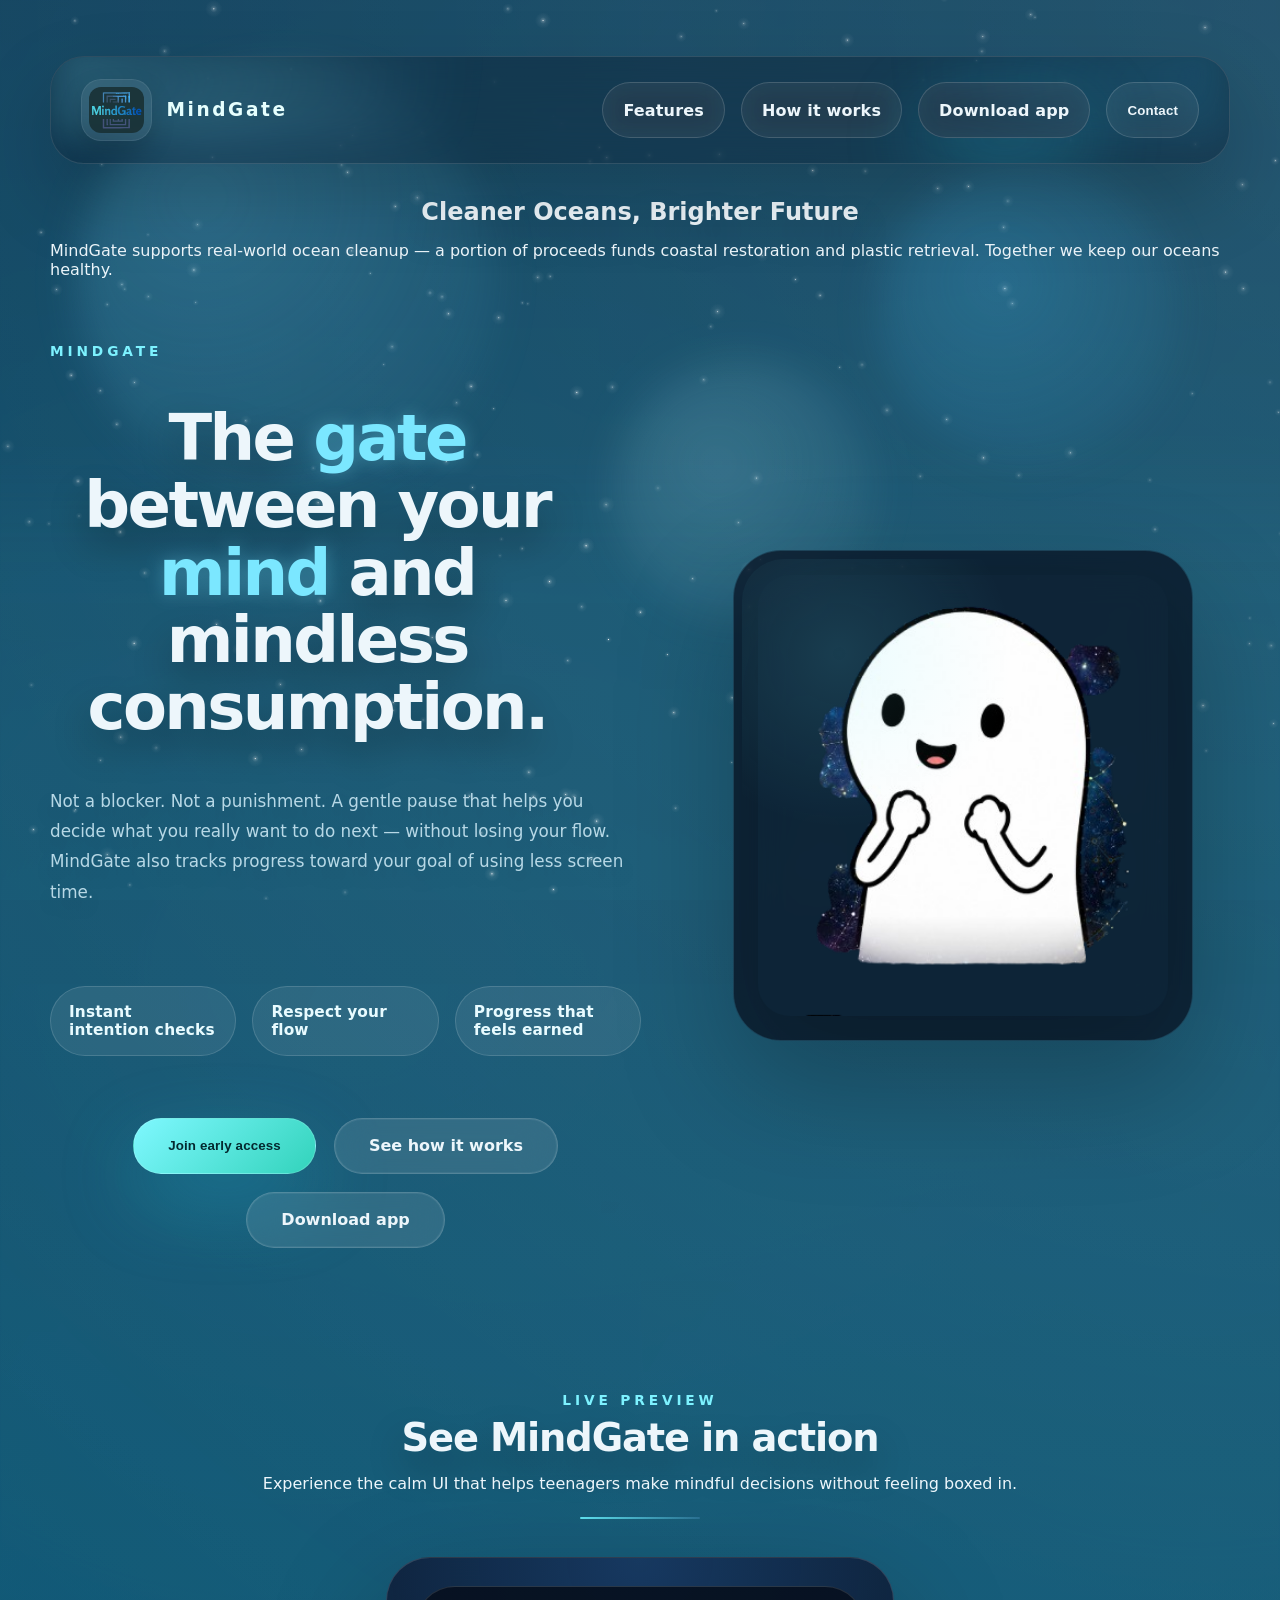
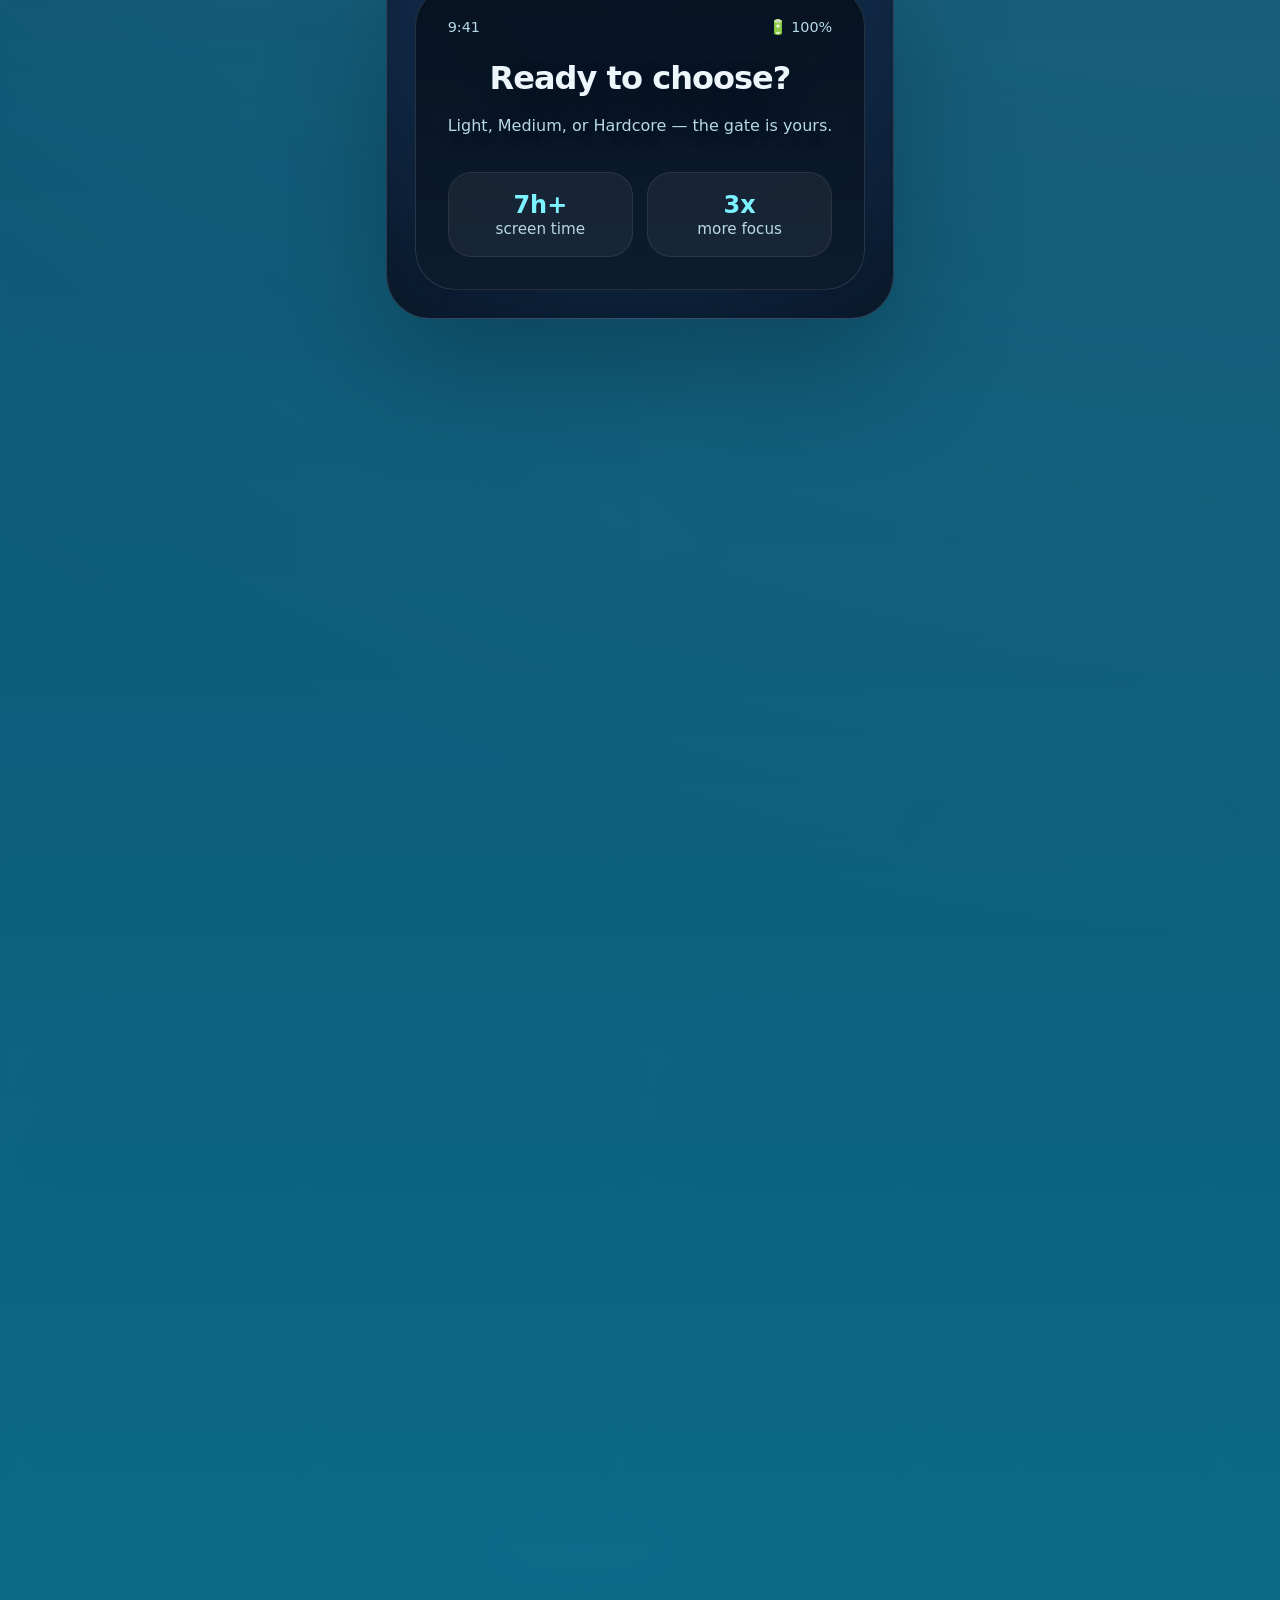
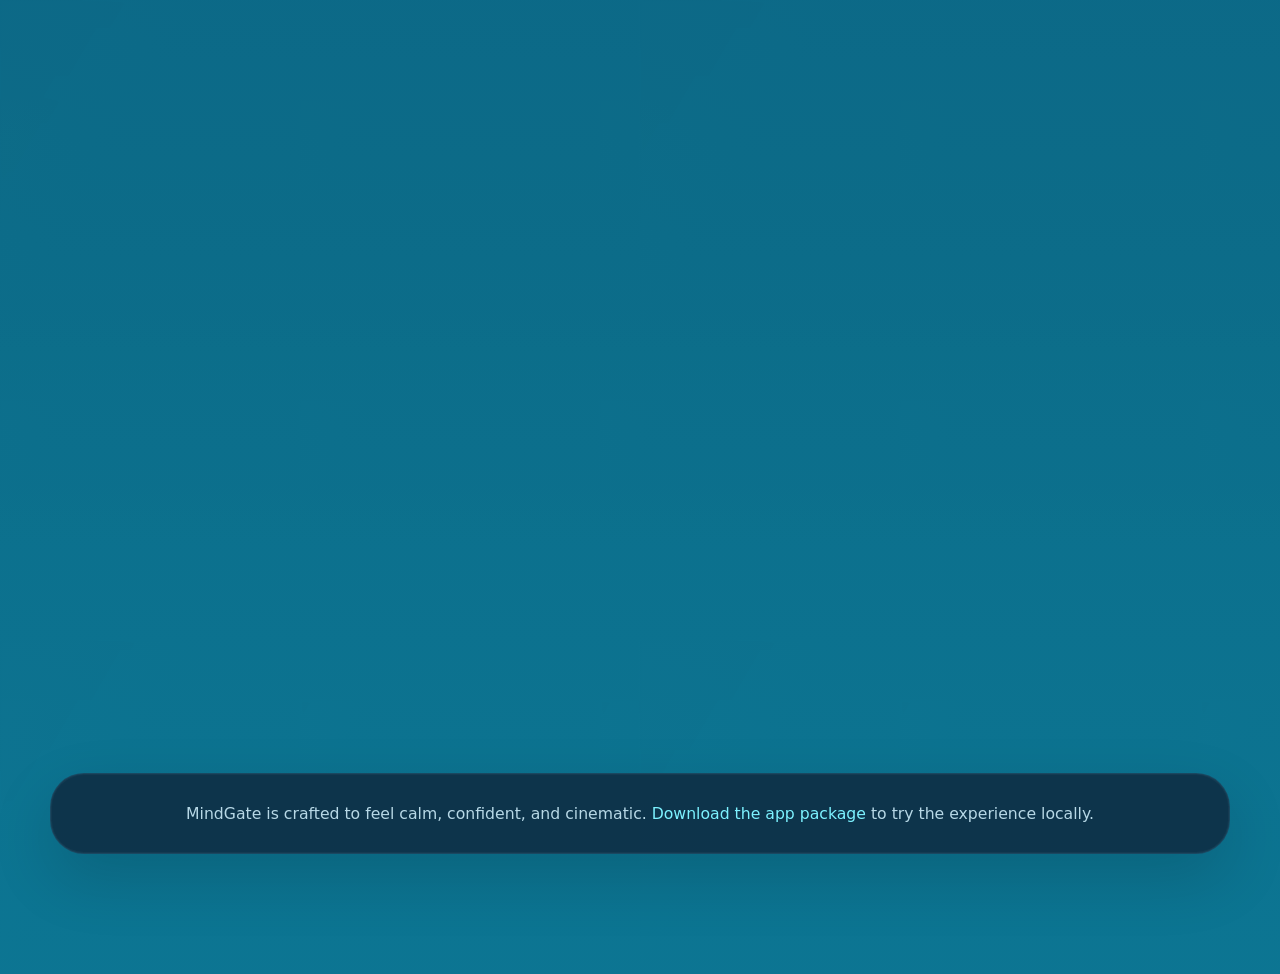
==== MindGate/index.html @ b81fcea5 "Add files via upload" ====
<!DOCTYPE html>
<html lang="en">
<head>
  <meta charset="UTF-8" />
  <meta name="viewport" content="width=device-width, initial-scale=1.0" />
  <title>MindGate — The Gate Between Your Mind and Mindless Consumption</title>
  <link rel="stylesheet" href="styles.css" />
</head>
<body>
  <div class="page-shell" id="top">
    <div class="wave-background"></div>
    <div class="ocean-wave-layer"></div>
    <canvas id="particle-canvas" class="particle-canvas" aria-hidden="true"></canvas>
    <div class="float-orbs" aria-hidden="true">
      <div class="orb orb--1"></div>
      <div class="orb orb--2"></div>
      <div class="orb orb--3"></div>
    </div>
    <div class="content-wrap">
      <nav class="site-nav reveal">
        <div class="nav-logo">
          <img src="logo.svg" alt="MindGate logo" class="logo-img" />
          <span>MindGate</span>
        </div>
        <div class="nav-links">
          <a href="#features">Features</a>
          <a href="#how-it-works">How it works</a>
          <a href="MindGate-app.zip" download class="button button-primary">Download app</a>
          <button class="contact-btn" id="contact-trigger">Contact</button>
        </div>
      </nav>

      <section class="ocean-hero reveal">
        <div class="ocean-hero-inner">
          <h2 class="ocean-title">Cleaner Oceans, Brighter Future</h2>
          <p class="ocean-sub">MindGate supports real-world ocean cleanup — a portion of proceeds funds coastal restoration and plastic retrieval. Together we keep our oceans healthy.</p>
        </div>
      </section>

      <div class="contact-modal" id="contact-modal">
        <div class="modal-content">
          <button class="modal-close" id="modal-close">&times;</button>
          <h2>Get in touch</h2>
          <p>Have questions or want early access? Reach out:</p>
          <div class="contact-info">
            <div class="contact-item">
              <p class="label">Email</p>
              <a href="mailto:mindgate@gmail.com">mindgate@gmail.com</a>
            </div>
            <div class="contact-item">
              <p class="label">Phone</p>
              <a href="tel:+918008955454">+91 8008955454</a>
            </div>
          </div>
        </div>
      </div>
      <header class="hero">
        <div class="hero-copy reveal">
          <p class="eyebrow">MindGate</p>
          <h1>The <span class="hero-highlight">gate</span> between your <span class="hero-highlight">mind</span> and mindless consumption.</h1>
          <p class="hero-description">
            Not a blocker. Not a punishment. A gentle pause that helps you decide what you really want to do next — without losing your flow. MindGate also tracks progress toward your goal of using less screen time.
          </p>
          <div class="hero-notes">
            <span>Instant intention checks</span>
            <span>Respect your flow</span>
            <span>Progress that feels earned</span>
          </div>
          <div class="hero-actions">
            <button class="button button-primary contact-btn">Join early access</button>
            <a href="#features" class="button button-secondary">See how it works</a>
            <a href="MindGate-app.zip" download class="button button-secondary">Download app</a>
          </div>
        </div>
        <div class="hero-visual reveal">
          <div class="hero-visual-card">
            <img src="hero-illustration.png" alt="MindGate illustration" />
          </div>
        </div>
      </header>

      <section class="feature-showcase reveal">
        <div class="section-header">
          <p class="section-eyebrow">Live preview</p>
          <h2>See MindGate in action</h2>
          <p>Experience the calm UI that helps teenagers make mindful decisions without feeling boxed in.</p>
        </div>
        <div class="hero-panel reveal">
          <div class="phone-card">
            <div class="phone-screen">
              <div class="status-bar">
                <span>9:41</span>
                <span>🔋 100%</span>
              </div>
              <div class="screen-content">
                <h2>Ready to choose?</h2>
                <p>Light, Medium, or Hardcore — the gate is yours.</p>
                <div class="metric-row">
                  <div>
                    <span class="metric-value">7h+</span>
                    <span class="metric-label">screen time</span>
                  </div>
                  <div>
                    <span class="metric-value">3x</span>
                    <span class="metric-label">more focus</span>
                  </div>
                </div>
              </div>
            </div>
          </div>
        </div>
      </section>

      <section id="how-it-works" class="how-it-works reveal">
        <div class="how-header">
          <p class="section-eyebrow">The process</p>
          <h2>How MindGate works.</h2>
          <p>A simple, intentional flow that puts you back in control.</p>
        </div>
        <div class="how-steps">
          <div class="step reveal">
            <div class="step-number">1</div>
            <h3>You open an app</h3>
            <p>Pick your intensity level for each app: Light, Medium, or Hardcore.</p>
          </div>
          <div class="step reveal">
            <div class="step-number">2</div>
            <h3>MindGate pauses</h3>
            <p>A gentle reminder appears asking how you really feel right now.</p>
          </div>
          <div class="step reveal">
            <div class="step-number">3</div>
            <h3>You decide</h3>
            <p>Choose to continue, reflect, or do something else instead.</p>
          </div>
          <div class="step reveal">
            <div class="step-number">4</div>
            <h3>Track your progress</h3>
            <p>See your screen time patterns and celebrate intentional choices.</p>
          </div>
        </div>
      </section>

      <main>
      <section id="features" class="section section-features">
        <div class="section-header reveal">
          <p class="section-eyebrow">Why MindGate</p>
          <h2>Stop autopilot. Start choosing.</h2>
        </div>
        <div class="feature-grid">
          <article class="feature-card reveal">
            <h3>Context-aware interventions</h3>
            <p>Games and scroll apps get different treatment — no angry mid-play blocks, just a thoughtful pause that respects how you feel.</p>
          </article>
          <article class="feature-card reveal">
            <h3>Big, personal accountability</h3>
            <p>Pick Light, Medium, or Hardcore for each app. You stay in control and nothing feels forced.</p>
          </article>
          <article class="feature-card reveal">
            <h3>Reflection built-in</h3>
            <p>Self-messages and emotional check-ins help you stay honest without feeling judged.</p>
          </article>
        </div>
      </section>

        <section class="section section-stats">
          <div class="stats-left reveal">
            <div class="stats-copy">
              <p class="section-eyebrow">Fast facts</p>
              <h2>Designed for teens who want control, not restrictions.</h2>
            </div>
            <div class="stat-grid">
              <div class="stat-card reveal">
                <span>7+</span>
                <p>Average daily screen hours for teenagers</p>
              </div>
              <div class="stat-card reveal">
                <span>0.2s</span>
                <p>Time it takes to dismiss a generic reminder</p>
              </div>
              <div class="stat-card reveal">
                <span>1st</span>
                <p>Context-aware screen accountability app built for teenagers</p>
              </div>
            </div>
          </div>
          <div class="stats-right reveal">
            <div class="stats-visual-wrap">
              <img src="stats-random.png" alt="Abstract stats illustration" class="stats-visual stats-visual--small" width="350" height="350" />
            </div>
          </div>
          <div class="survey-panel reveal">
            <p class="section-eyebrow">Field research</p>
            <h3>We interviewed 128 teens and this is the data we got.</h3>
            <div class="survey-grid">
              <div class="stat-card reveal">
                <span>86%</span>
                <p>said a gentle pause helps them decide whether to keep scrolling.</p>
              </div>
              <div class="stat-card reveal">
                <span>74%</span>
                <p>felt more in control when apps offered a choice instead of a block.</p>
              </div>
              <div class="stat-card reveal">
                <span>62%</span>
                <p>would use MindGate daily if it respected their mood and timing.</p>
              </div>
            </div>
          </div>
        </section>

      </main>
      <footer class="site-footer">
        <p>MindGate is crafted to feel calm, confident, and cinematic. <a href="MindGate-app.zip" download>Download the app package</a> to try the experience locally.</p>
      </footer>
    </div>
  </div>

  <script src="particles.js"></script>
  <script src="script.js"></script>
</body>
</html>
---- MindGate/styles.css ----
:root {
  color-scheme: dark;
  --bg-start: #03364f;
  --bg-mid: #026d8d;
  --bg-end: #00afc8;
  --surface: rgba(8, 23, 38, 0.88);
  --surface-strong: rgba(5, 18, 32, 0.98);
  --text: #edf6fb;
  --muted: #b7d8e6;
  --accent: #7df2ff;
  --accent-strong: #e6fffe;
  --shadow: 0 40px 120px rgba(0, 0, 0, 0.18);
  font-family: Inter, system-ui, -apple-system, BlinkMacSystemFont, Segoe UI, sans-serif;
}

* {
  box-sizing: border-box;
}

html, body {
  min-height: 100%;
  margin: 0;
  padding: 0;
  background: radial-gradient(circle at top, rgba(58, 190, 255, 0.18), transparent 35%),
    linear-gradient(180deg, var(--bg-start) 0%, var(--bg-mid) 45%, var(--bg-end) 100%);
  color: var(--text);
}

body {
  overflow-x: hidden;
  min-height: 100%;
  background-attachment: fixed;
}

body::before {
  content: "";
  position: fixed;
  inset: 0;
  pointer-events: none;
  z-index: 0;
  background: radial-gradient(circle at top, rgba(255, 255, 255, 0.08), transparent 24%),
    radial-gradient(circle at 80% 8%, rgba(116, 232, 255, 0.10), transparent 18%);
}

::-webkit-scrollbar {
  width: 10px;
}

::-webkit-scrollbar-track {
  background: rgba(255, 255, 255, 0.04);
}

::-webkit-scrollbar-thumb {
  background: rgba(104, 232, 255, 0.22);
  border-radius: 999px;
  border: 2px solid transparent;
  background-clip: padding-box;
}

.page-shell {
  position: relative;
  min-height: 100vh;
  overflow: hidden;
  z-index: 0;
}

.page-shell::before {
  content: "";
  position: absolute;
  inset: 0;
  z-index: -1;
  pointer-events: none;
  background-image:
    radial-gradient(circle at 18% 18%, rgba(128, 245, 255, 0.55), transparent 18%),
    radial-gradient(circle at 72% 20%, rgba(90, 234, 255, 0.44), transparent 20%),
    radial-gradient(ellipse 420px 160px at 35% 58%, rgba(74, 215, 255, 0.36), transparent 38%),
    radial-gradient(ellipse 420px 140px at 70% 38%, rgba(60, 200, 255, 0.3), transparent 34%);
  background-repeat: no-repeat;
  background-size: 130% 130%;
  opacity: 1;
  filter: blur(1px);
  transform: translate3d(0, 0, 0);
  animation: strokes-drift 26s ease-in-out infinite;
}

.page-shell::after {
  content: "";
  position: absolute;
  inset: 0;
  z-index: -1;
  pointer-events: none;
  background-image:
    linear-gradient(120deg, rgba(255, 255, 255, 0.18) 0%, rgba(255, 255, 255, 0.14) 8%, transparent 20%),
    linear-gradient(120deg, rgba(255, 255, 255, 0.12) 0%, rgba(255, 255, 255, 0.08) 6%, transparent 16%);
  background-size: 640px 640px, 300px 300px;
  opacity: 0.26;
  filter: blur(1.4px);
  animation: streaks-slide 22s linear infinite;
}

/* Particle canvas sits above background but behind content */
.particle-canvas {
  position: fixed;
  inset: 0;
  z-index: 1; /* above background, below content */
  pointer-events: none;
  display: block;
}

/* Floating soft orbs to add depth */
.float-orbs {
  position: fixed;
  inset: 0;
  z-index: 1; /* keep orbs with the canvas */
  pointer-events: none;
  overflow: visible;
}
.orb {
  position: absolute;
  border-radius: 50%;
  filter: blur(18px);
  opacity: 0.24;
  mix-blend-mode: screen;
}
.orb--1 { width: 420px; height: 420px; left: 6%; top: 8%; background: radial-gradient(circle at 30% 30%, rgba(120,220,255,0.9), rgba(10,80,110,0.12)); animation: orb-drift-1 18s ease-in-out infinite; }
.orb--2 { width: 300px; height: 300px; right: 8%; top: 18%; background: radial-gradient(circle at 40% 40%, rgba(70,200,255,0.85), rgba(6,40,66,0.08)); animation: orb-drift-2 22s ease-in-out infinite; }
.orb--3 { width: 260px; height: 260px; left: 48%; top: 40%; background: radial-gradient(circle at 40% 40%, rgba(180,245,255,0.72), rgba(12,70,100,0.06)); animation: orb-drift-3 26s ease-in-out infinite; }

@keyframes orb-drift-1 { 0% { transform: translateY(0) translateX(0); } 50% { transform: translateY(18px) translateX(10px) } 100% { transform: translateY(0) translateX(0); } }
@keyframes orb-drift-2 { 0% { transform: translateY(0) translateX(0); } 50% { transform: translateY(-14px) translateX(-8px) } 100% { transform: translateY(0) translateX(0); } }
@keyframes orb-drift-3 { 0% { transform: translateY(0) translateX(0); } 50% { transform: translateY(10px) translateX(-6px) } 100% { transform: translateY(0) translateX(0); } }

/* make sure content stays readable over effects */
@media (prefers-reduced-motion: reduce) {
  .orb, .page-shell::after, .page-shell::before { animation: none !important; }
}

.wave-background {
  position: absolute;
  inset: 0;
  z-index: 0;
  pointer-events: none;
  overflow: hidden;
  background: radial-gradient(circle at top, rgba(255, 255, 255, 0.12), transparent 28%),
    linear-gradient(180deg, rgba(2, 57, 86, 0.95), rgba(2, 109, 141, 0.92), rgba(0, 175, 200, 0.8));
  background-size: 220% 220%, 220% 220%;
  animation: wave-ripple 38s ease-in-out infinite;
}

@keyframes strokes-drift {
  0% { background-position: 0% 0%, 0% 0%, 0% 0%, 0% 0%; }
  50% { background-position: 6% 7%, -3% 4%, 3% 9%, -4% 5%; }
  100% { background-position: 0% 0%, 0% 0%, 0% 0%, 0% 0%; }
}

@keyframes wave-ripple {
  0%, 100% { background-position: 50% 0%, 50% 0%; }
  50% { background-position: 50% 5%, 50% 7%; }
}

@keyframes streaks-slide {
  0% { background-position: -100px 0, 60px 0; }
  100% { background-position: 120px 140px, 360px 180px; }
}

.ocean-wave-layer {
  position: absolute;
  left: 0;
  right: 0;
  bottom: -24%;
  height: 420px;
  background: radial-gradient(circle at 18% 18%, rgba(116, 232, 255, 0.24), transparent 22%),
    radial-gradient(circle at 82% 16%, rgba(17, 172, 219, 0.18), transparent 24%),
    linear-gradient(180deg, rgba(3, 64, 97, 0.34), rgba(9, 100, 122, 0.22));
  border-radius: 0 0 40% 40% / 0 0 100% 100%;
  opacity: 0.95;
  pointer-events: none;
  transform: translateY(14px);
  animation: ocean-swell 12s ease-in-out infinite;
  box-shadow: inset 0 0 120px rgba(0, 0, 0, 0.12);
}

.wave-section {
  position: relative;
  margin: 44px 0 56px;
  padding: 42px 0 38px;
  border-radius: 40px;
  overflow: hidden;
  background: rgba(6, 28, 49, 0.18);
  border: 1px solid rgba(255, 255, 255, 0.08);
  box-shadow: 0 24px 64px rgba(0, 0, 0, 0.16);
}

.how-it-works {
  margin: 86px 0 72px;
}

.how-header {
  max-width: 640px;
  margin: 0 auto 48px;
  text-align: center;
}

.how-header h2 {
  font-size: clamp(2rem, 3.2vw, 2.9rem);
  margin: 12px 0 0;
  letter-spacing: -0.03em;
}

.how-header p {
  margin-top: 14px;
  color: var(--muted);
  font-size: 1rem;
}

.how-steps {
  display: grid;
  grid-template-columns: repeat(4, minmax(0, 1fr));
  gap: 24px;
}

.step {
  background: rgba(255, 255, 255, 0.06);
  border: 1px solid rgba(255, 255, 255, 0.1);
  border-radius: 28px;
  padding: 32px 24px;
  box-shadow: inset 0 0 0 1px rgba(255,255,255,0.02);
}

.step-number {
  display: flex;
  align-items: center;
  justify-content: center;
  width: 48px;
  height: 48px;
  background: linear-gradient(135deg, rgba(116, 232, 255, 0.22), rgba(94, 232, 255, 0.12));
  border: 1.5px solid rgba(116, 232, 255, 0.4);
  border-radius: 50%;
  font-size: 1.4rem;
  font-weight: 700;
  color: var(--accent);
  margin-bottom: 16px;
}

.step h3 {
  font-size: 1.15rem;
  margin: 0 0 10px;
  color: #e8fbff;
}

.step p {
  margin: 0;
  color: var(--muted);
  font-size: 0.95rem;
  line-height: 1.6;
}

@media (max-width: 960px) {
  .how-steps {
    grid-template-columns: repeat(2, minmax(0, 1fr));
  }
}

@media (max-width: 640px) {
  .how-steps {
    grid-template-columns: 1fr;
  }
}

@keyframes ocean-swell {
  0%, 100% { transform: translateY(14px); }
  50% { transform: translateY(-10px); }
}

.wave-background::before,
.wave-background::after {
  content: "";
  position: absolute;
  left: 50%;
  width: 230%;
  height: 180%;
  background: radial-gradient(circle at center, rgba(255, 255, 255, 0.12), transparent 48%);
  transform: translateX(-50%);
}

.wave-background::before {
  bottom: -20%;
  background: rgba(255, 255, 255, 0.08);
  filter: blur(70px);
  opacity: 0.32;
  animation: drift 22s ease-in-out infinite;
}

.wave-background::after {
  top: 12%;
  background: rgba(141, 236, 255, 0.12);
  filter: blur(52px);
  opacity: 0.28;
  animation: drift 18s ease-in-out infinite reverse;
}

@keyframes drift {
  0% { transform: translateX(-55%) translateY(0); }
  50% { transform: translateX(-45%) translateY(24px); }
  100% { transform: translateX(-55%) translateY(0); }
}

.reveal {
  opacity: 0;
  transform: translateY(24px);
  transition: opacity 0.7s ease, transform 0.7s ease;
}

.reveal.show {
  opacity: 1;
  transform: translateY(0);
}

.hero {
  display: grid;
  grid-template-columns: minmax(0, 1.05fr) minmax(340px, 0.95fr);
  gap: 54px;
  align-items: center;
  min-height: calc(100vh - 98px);
  padding: 48px 0 72px;
}

.hero-copy {
  max-width: 680px;
  display: grid;
  gap: 28px;
  text-align: left;
}

.hero-visual {
  display: flex;
  align-items: center;
  justify-content: center;
}

.hero-visual-card {
  width: min(100%, 460px);
  padding: 24px;
  border-radius: 48px;
  background: rgba(8, 18, 34, 0.75);
  border: 1px solid rgba(92, 218, 255, 0.16);
  box-shadow: 0 46px 120px rgba(0, 0, 0, 0.24);
  backdrop-filter: blur(24px);
  position: relative;
  overflow: hidden;
}

.hero-visual-card::before {
  content: "";
  position: absolute;
  inset: 8px;
  border-radius: 42px;
  background: radial-gradient(circle at 22% 20%, rgba(104, 238, 255, 0.12), transparent 34%);
  pointer-events: none;
}

.hero-visual-card img {
  width: 100%;
  display: block;
  border-radius: 32px;
  box-shadow: 0 32px 100px rgba(0, 0, 0, 0.22);
}

@media (max-width: 920px) {
  .hero {
    grid-template-columns: 1fr;
  }

  .hero-visual-card {
    margin: 0 auto;
  }
}

.feature-showcase {
  display: grid;
  justify-items: center;
  text-align: center;
  gap: 28px;
  margin-top: 72px;
  padding-bottom: 16px;
}

.feature-showcase .section-header {
  max-width: 820px;
  position: relative;
}

.feature-showcase .section-eyebrow {
  margin-bottom: 10px;
}

.feature-showcase .section-header::after {
  content: "";
  position: absolute;
  left: 50%;
  bottom: -10px;
  transform: translateX(-50%);
  width: 120px;
  height: 2px;
  background: linear-gradient(90deg, rgba(104, 242, 255, 0.9), rgba(119, 199, 255, 0.2));
  border-radius: 999px;
}

.content-wrap {
  position: relative;
  z-index: 3;
  width: min(1180px, calc(100% - 48px));
  margin: 0 auto;
  padding: 56px 0 120px;
}

.eyebrow,
.section-eyebrow {
  color: var(--accent);
  font-size: 0.86rem;
  font-weight: 700;
  text-transform: uppercase;
  letter-spacing: 0.28em;
  margin: 0 0 18px;
}

h1,
h2,
h3 {
  margin: 0;
  line-height: 1.05;
  text-align: center;
}

h1 {
  font-size: clamp(3.4rem, 5vw, 5.4rem);
  max-width: 12ch;
  letter-spacing: -0.04em;
}

.hero-highlight {
  color: #7be7ff;
  font-weight: 800;
  text-shadow: 0 0 18px rgba(123, 231, 255, 0.32);
}

h1,
h2,
h3 {
  text-shadow: 0 18px 38px rgba(0, 0, 0, 0.32);
}

.hero-description,
.feature-card p,
.stat-card p,
.screen-content p {
  color: var(--muted);
  font-size: clamp(1rem, 1vw + 0.02rem, 1.12rem);
  line-height: 1.8;
}

.hero-description,
.stat-card p,
.feature-card p,
.screen-content p {
  text-shadow: 0 10px 20px rgba(0, 0, 0, 0.18);
}

.hero-description {
  max-width: 44rem;
  font-size: clamp(1.05rem, 1vw + 0.12rem, 1.32rem);
}

.hero-notes {
  display: grid;
  grid-template-columns: repeat(3, minmax(180px, 1fr));
  gap: 16px;
  margin: 34px 0 0;
}

.hero-notes span {
  display: inline-flex;
  align-items: center;
  justify-content: center;
  padding: 16px 18px;
  border-radius: 999px;
  background: rgba(255, 255, 255, 0.08);
  border: 1px solid rgba(255, 255, 255, 0.14);
  color: #e8fbff;
  font-size: 0.96rem;
  font-weight: 600;
  letter-spacing: 0.01em;
}

.site-nav {
  position: relative;
  z-index: 30;
  display: flex;
  justify-content: space-between;
  align-items: center;
  padding: 22px 30px;
  gap: 24px;
  margin: 0 0 36px;
  background: rgba(6, 20, 36, 0.36);
  border: 1px solid rgba(255, 255, 255, 0.12);
  border-radius: 34px;
  backdrop-filter: blur(24px);
  box-shadow: 0 32px 80px rgba(0, 0, 0, 0.18);
  overflow: hidden;
}

.site-nav::before {
  content: "";
  position: absolute;
  inset: -18% 0 25%;
  background: radial-gradient(circle at top left, rgba(123, 231, 255, 0.22), transparent 36%),
    radial-gradient(circle at top right, rgba(33, 150, 198, 0.18), transparent 28%);
  filter: blur(18px);
  pointer-events: none;
  z-index: 0;
}

.nav-logo,
.nav-links,
.logo-img {
  position: relative;
  z-index: 1;
}

.nav-logo {
  display: inline-flex;
  align-items: center;
  gap: 14px;
  font-size: 1.16rem;
  font-weight: 700;
  color: var(--accent-strong);
  text-decoration: none;
  letter-spacing: 0.14em;
  line-height: 1;
  white-space: nowrap;
}

.nav-links {
  display: flex;
  gap: 16px;
  flex-wrap: wrap;
}

.logo-img {
  height: 62px;
  width: auto;
  display: inline-block;
  opacity: 0.95;
  mix-blend-mode: screen;
  filter: brightness(1.02) saturate(1.08);
  background: rgba(255, 255, 255, 0.08);
  border-radius: 20px;
  padding: 8px;
  box-shadow: inset 0 0 0 1px rgba(255,255,255,0.08), 0 10px 24px rgba(0, 0, 0, 0.14);
}

.nav-links a,
.nav-links span,
.contact-btn {
  display: inline-flex;
  align-items: center;
  justify-content: center;
  padding: 12px 20px;
  border-radius: 999px;
  background: rgba(255, 255, 255, 0.08);
  border: 1px solid rgba(255, 255, 255, 0.15);
  color: #edf6fb;
  text-decoration: none;
  font-weight: 600;
  letter-spacing: 0.01em;
  transition: transform 0.2s ease, background-color 0.2s ease, border-color 0.2s ease, color 0.2s ease;
  cursor: pointer;
  backdrop-filter: blur(14px);
}

.nav-links a:hover,
.nav-links span:hover,
.contact-btn:hover {
  background: rgba(255, 255, 255, 0.14);
  transform: translateY(-1px);
  border-color: rgba(255, 255, 255, 0.22);
  color: var(--accent);
}

.contact-modal {
  display: none;
  position: fixed;
  inset: 0;
  background: rgba(0, 0, 0, 0.6);
  z-index: 100;
  align-items: center;
  justify-content: center;
  backdrop-filter: blur(4px);
}

.contact-modal.active {
  display: flex;
}

.modal-content {
  background: rgba(8, 32, 52, 0.96);
  border: 1px solid rgba(255, 255, 255, 0.14);
  border-radius: 36px;
  padding: 40px;
  max-width: 420px;
  width: 90%;
  position: relative;
  box-shadow: 0 40px 120px rgba(0, 0, 0, 0.4);
}

.modal-close {
  position: absolute;
  top: 16px;
  right: 16px;
  background: none;
  border: none;
  font-size: 2rem;
  color: var(--muted);
  cursor: pointer;
  width: 44px;
  height: 44px;
  display: flex;
  align-items: center;
  justify-content: center;
  transition: color 0.2s ease;
}

.modal-close:hover {
  color: var(--accent);
}

.modal-content h2 {
  margin: 0 0 12px;
  font-size: 1.8rem;
  letter-spacing: -0.03em;
  color: #e8fbff;
}

.modal-content > p {
  margin: 0 0 28px;
  color: var(--muted);
  line-height: 1.6;
}

.contact-info {
  display: flex;
  flex-direction: column;
  gap: 20px;
}

.contact-item {
  padding: 16px;
  background: rgba(255, 255, 255, 0.05);
  border: 1px solid rgba(255, 255, 255, 0.1);
  border-radius: 16px;
}

.contact-item .label {
  margin: 0 0 8px;
  font-size: 0.85rem;
  text-transform: uppercase;
  letter-spacing: 0.1em;
  color: var(--accent-strong);
  font-weight: 600;
}

.contact-item a {
  display: inline-block;
  color: var(--accent);
  text-decoration: none;
  font-weight: 600;
  transition: color 0.2s ease;
}

.contact-item a:hover {
  color: #e8fbff;
  text-decoration: underline;
}

.hero-actions {
  display: flex;
  flex-wrap: wrap;
  gap: 18px;
  margin-top: 34px;
}

.hero-actions {
  justify-content: center;
}

.button {
  display: inline-flex;
  align-items: center;
  justify-content: center;
  min-height: 56px;
  padding: 0 34px;
  border-radius: 999px;
  font-weight: 700;
  text-decoration: none;
  transition: transform 0.22s ease, box-shadow 0.22s ease, background-color 0.22s ease, color 0.22s ease;
}

.button:hover {
  transform: translateY(-2px);
}

.button-primary {
  background: linear-gradient(135deg, #7ff8ff, #32d3bb);
  color: #04292f;
  box-shadow: 0 28px 80px rgba(34, 197, 226, 0.28);
}

.button-secondary {
  border: 1px solid rgba(255, 255, 255, 0.16);
  color: var(--text);
  background: rgba(255, 255, 255, 0.1);
  backdrop-filter: blur(18px);
  box-shadow: inset 0 0 0 1px rgba(255,255,255,0.06);
}

.hero-panel {
  display: flex;
  justify-content: center;
  padding-top: 20px;
}

.phone-card {
  width: min(100%, 520px);
  background: radial-gradient(circle at top, rgba(23, 56, 96, 0.98), rgba(8, 18, 35, 0.92));
  border: 1px solid rgba(255, 255, 255, 0.14);
  border-radius: 44px;
  backdrop-filter: blur(22px);
  box-shadow: 0 44px 120px rgba(0, 0, 0, 0.26);
  padding: 28px;
}

.phone-screen {
  background: linear-gradient(180deg, rgba(7, 18, 34, 0.98), rgba(12, 28, 46, 0.96));
  border-radius: 40px;
  border: 1px solid rgba(255, 255, 255, 0.12);
  padding: 32px;
}

.status-bar {
  display: flex;
  justify-content: space-between;
  color: var(--muted);
  font-size: 0.9rem;
  margin-bottom: 26px;
}

.screen-content {
  text-align: center;
}

.screen-content h2 {
  font-size: 2rem;
  letter-spacing: -0.03em;
  margin-bottom: 14px;
}

.metric-row {
  display: grid;
  grid-template-columns: repeat(2, minmax(0, 1fr));
  gap: 14px;
  margin-top: 32px;
}

.metric-row > div {
  padding: 18px 16px;
  background: rgba(255, 255, 255, 0.05);
  border: 1px solid rgba(255, 255, 255, 0.08);
  border-radius: 24px;
}

.metric-value {
  display: block;
  font-size: 1.5rem;
  font-weight: 700;
  color: var(--accent);
}

.metric-label {
  color: var(--muted);
  font-size: 0.95rem;
}

.section {
  margin-top: 92px;
}

.section-header h2 {
  font-size: clamp(2.15rem, 3vw, 3rem);
  margin-top: 0;
  letter-spacing: -0.03em;
}

.section-features {
  display: grid;
  gap: 28px;
}

.section-stats {
  display: grid;
  grid-template-columns: minmax(0, 1.2fr) minmax(320px, 0.8fr);
  gap: 48px;
  align-items: center;
  position: relative;
}

.feature-card,
.stat-card {
  background: linear-gradient(180deg, rgba(9, 20, 42, 0.90), rgba(14, 32, 56, 0.70));
  border: 1px solid rgba(88, 215, 255, 0.14);
  border-radius: 36px;
  padding: 34px;
  box-shadow: 0 34px 96px rgba(0, 0, 0, 0.22), inset 0 0 0 1px rgba(255, 255, 255, 0.04);
}

.feature-card,
.stat-card {
  text-align: center;
}

.feature-grid,
.stat-grid {
  display: grid;
  gap: 24px;
  margin-top: 28px;
}

.feature-grid {
  grid-template-columns: repeat(3, minmax(0, 1fr));
}

.feature-card h3,
.stat-card span {
  margin: 0;
}

.feature-card h3 {
  font-size: 1.35rem;
  margin-bottom: 12px;
}

.stat-grid {
  grid-template-columns: repeat(3, minmax(0, 1fr));
}

.stat-grid {
  justify-items: center;
}

.stats-copy {
  display: grid;
  gap: 24px;
}

.stats-copy {
  align-items: center;
  text-align: center;
}

.stats-copy p {
  margin-top: 18px;
  max-width: 36rem;
  color: var(--muted);
}

.stats-copy h2 {
  text-shadow: 0 18px 42px rgba(0, 0, 0, 0.22);
  max-width: 40rem;
}

.stats-visual {
  width: 100%;
  max-width: var(--stats-visual-max-width, 740px);
  margin: 0;
  border-radius: 40px;
  box-shadow: 0 42px 90px rgba(0, 0, 0, 0.24), 0 0 0 1px rgba(255,255,255,0.03);
  background: rgba(255,255,255,0.02);
  border: none;
}

.stats-visual-wrap {
  position: relative;
  display: inline-block;
  border-radius: 44px;
  padding: 10px;
  z-index: 2;
  -webkit-backdrop-filter: none;
}

.stats-visual-wrap::before {
  content: "";
  position: absolute;
  inset: -14px;
  border-radius: 56px;
  background: rgba(255,255,255,0.06);
  filter: blur(14px);
  opacity: 0.9;
  pointer-events: none;
  mix-blend-mode: screen;
}

.stats-visual-wrap::after {
  content: "";
  position: absolute;
  inset: -8px;
  border-radius: 50px;
  border: 3px solid rgba(255,255,255,0.08);
  pointer-events: none;
  mix-blend-mode: screen;
}

.stats-right .stats-visual {
  margin: 0;
}

.stats-left {
  display: grid;
  gap: 28px;
}

.stats-right {
  position: relative;
  display: flex;
  align-items: center;
  justify-content: center;
  min-height: 420px;
}

.stats-right::before {
  content: "";
  position: absolute;
  inset: 0;
  margin: auto;
  width: 420px;
  height: 420px;
  background: radial-gradient(circle at center, rgba(142, 232, 255, 0.32), rgba(14, 96, 132, 0.04) 45%, transparent 74%);
  filter: blur(16px);
  z-index: 0;
}

.stats-right::after {
  content: "";
  position: absolute;
  top: 50%;
  left: 50%;
  transform: translate(-50%, -42%);
  width: 260px;
  height: 260px;
  background: radial-gradient(circle, rgba(255, 255, 255, 0.42), transparent 60%);
  filter: blur(20px);
  z-index: 0;
}

.stats-right .stats-visual {
  position: relative;
  z-index: 1;
}

.survey-panel {
  margin-top: 30px;
  padding: 30px;
  background: rgba(10, 34, 57, 0.16);
  border: 1px solid rgba(255,255,255,0.12);
  border-radius: 32px;
  grid-column: 1 / -1;
}

.survey-panel {
  text-align: center;
}

.how-header, .section-header {
  text-align: center;
}

.screen-content {
  text-align: center;
}

.stats-visual--small {
  --stats-visual-max-width: 350px;
  height: 350px;
}

.stats-visual--compact {
  --stats-visual-max-width: 520px;
}

.stats-visual--large {
  --stats-visual-max-width: 900px;
}

.survey-panel {
  margin-top: 30px;
  padding: 30px;
  background: rgba(10, 34, 57, 0.16);
  border: 1px solid rgba(255,255,255,0.12);
  border-radius: 32px;
}

.survey-panel h3 {
  font-size: clamp(1.35rem, 2vw, 1.75rem);
  max-width: 42rem;
  margin: 0;
  letter-spacing: -0.02em;
  color: #e8fbff;
}

.survey-grid {
  display: grid;
  gap: 20px;
  margin-top: 22px;
  grid-template-columns: repeat(3, minmax(0, 1fr));
}

.stat-card span {
  display: block;
  font-size: 2.5rem;
  font-weight: 700;
  color: var(--accent);
}

.stat-card p {
  margin-top: 10px;
}

.site-footer {
  margin-top: 64px;
  padding: 30px 32px;
  text-align: center;
  background: rgba(14, 28, 49, 0.72);
  border: 1px solid rgba(112, 208, 255, 0.12);
  border-radius: 34px;
  box-shadow: 0 24px 64px rgba(0, 0, 0, 0.14), inset 0 0 0 1px rgba(255,255,255,0.03);
  display: block;
}

.site-footer p {
  margin: 0;
  color: var(--muted);
  font-size: 0.98rem;
}

.site-footer a {
  color: var(--accent);
  text-decoration: none;
}

.site-footer a:hover {
  text-decoration: underline;
}

@media (max-width: 960px) {
  .hero {
    grid-template-columns: 1fr;
    min-height: auto;
  }
  .hero-copy {
    text-align: center;
  }
  .hero-actions {
    justify-content: center;
  }
  .feature-grid,
  .stat-grid {
    grid-template-columns: 1fr;
  }
}

@media (max-width: 640px) {
  .content-wrap {
    width: min(100%, calc(100% - 32px));
    padding-top: 48px;
  }
}

@media (max-width: 640px) {
  .hero-actions {
    flex-direction: column;
  }
  .button {
    width: 100%;
  }
  .nav-links {
    justify-content: center;
  }
  .site-nav {
    padding: 18px 22px;
  }
}
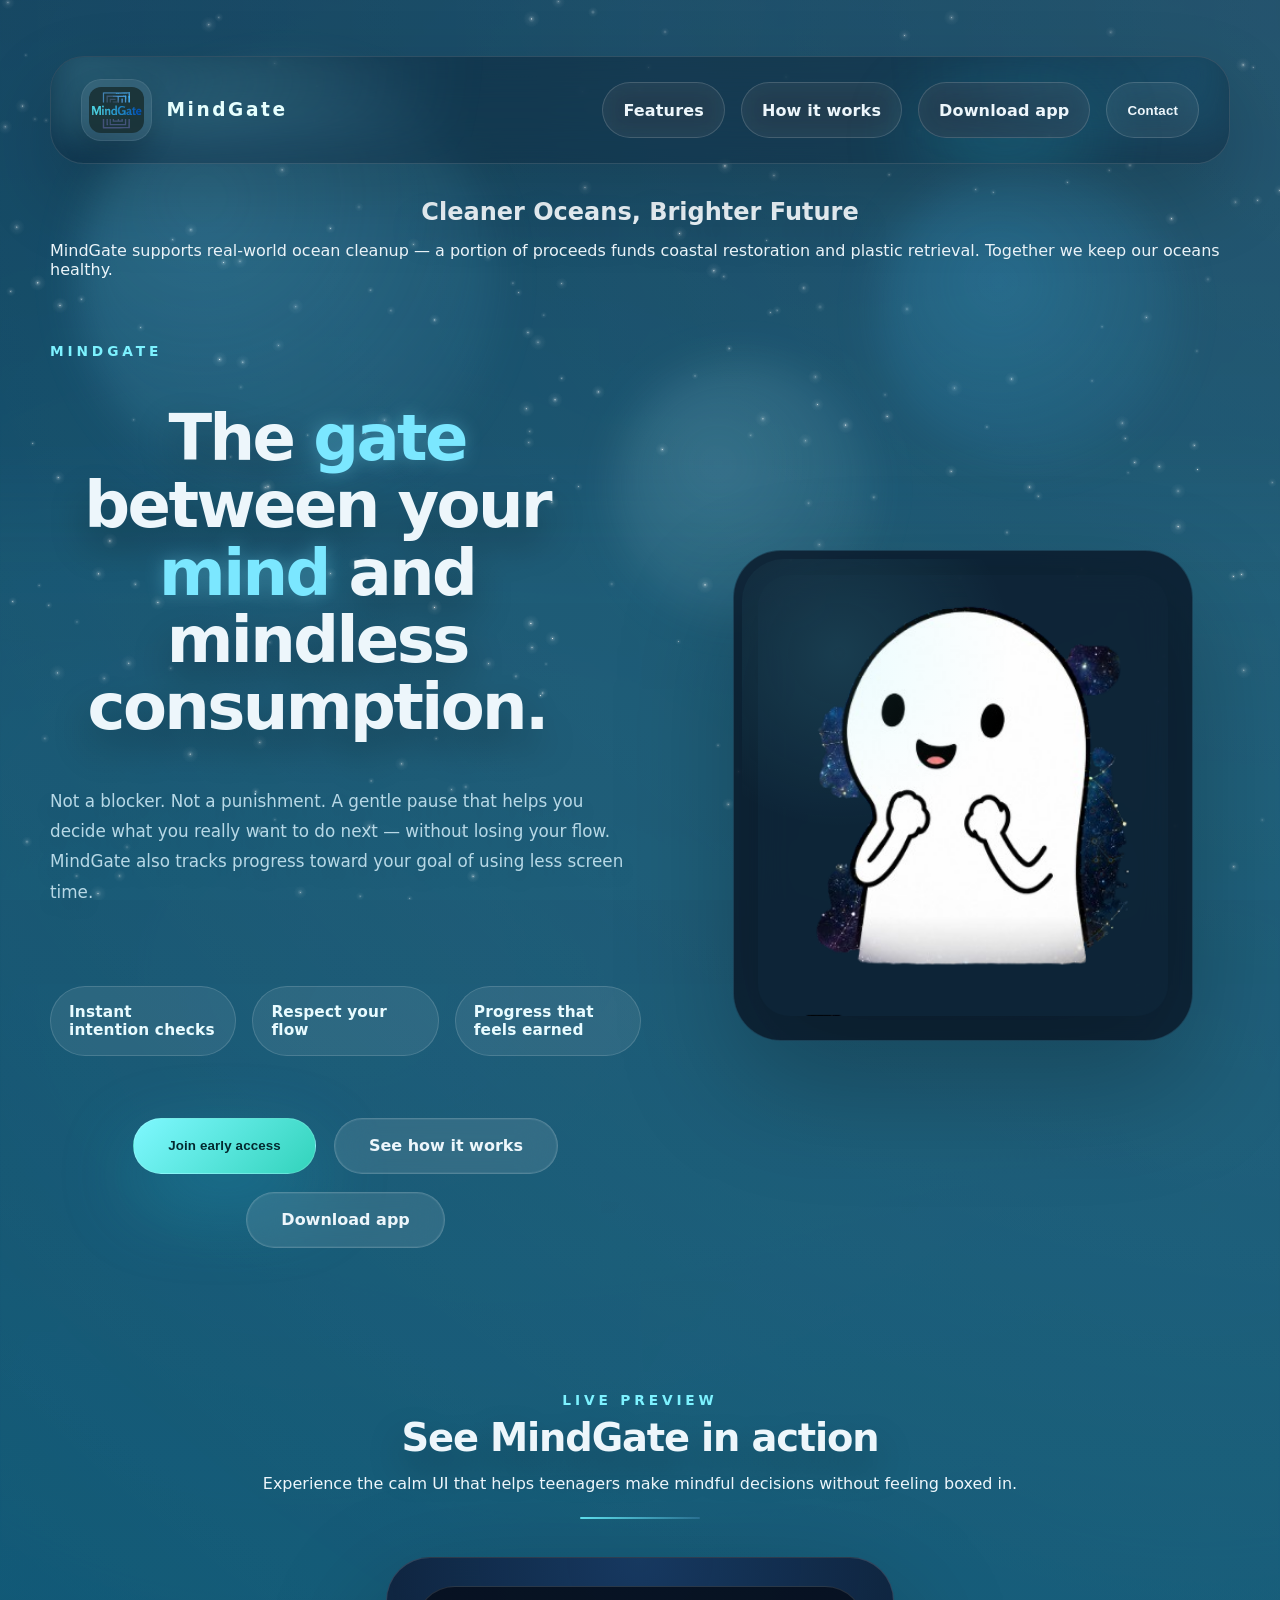
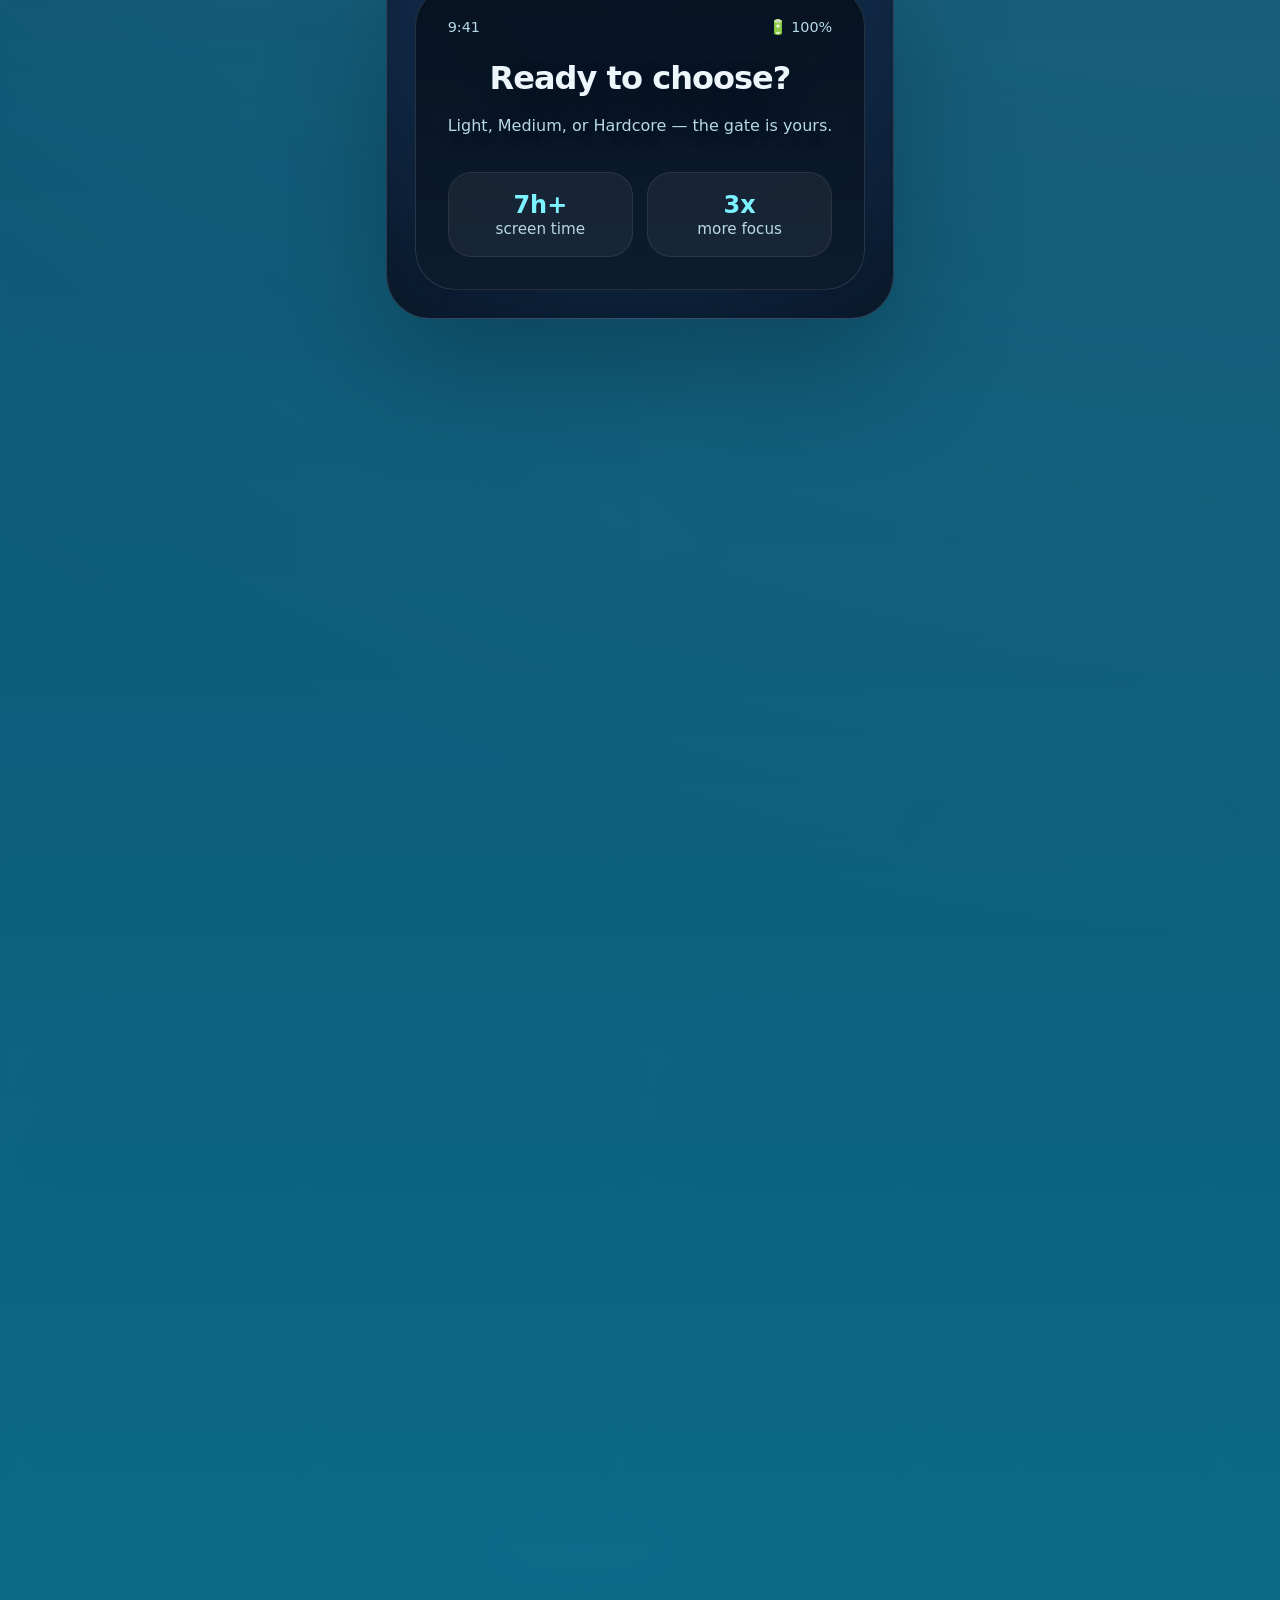
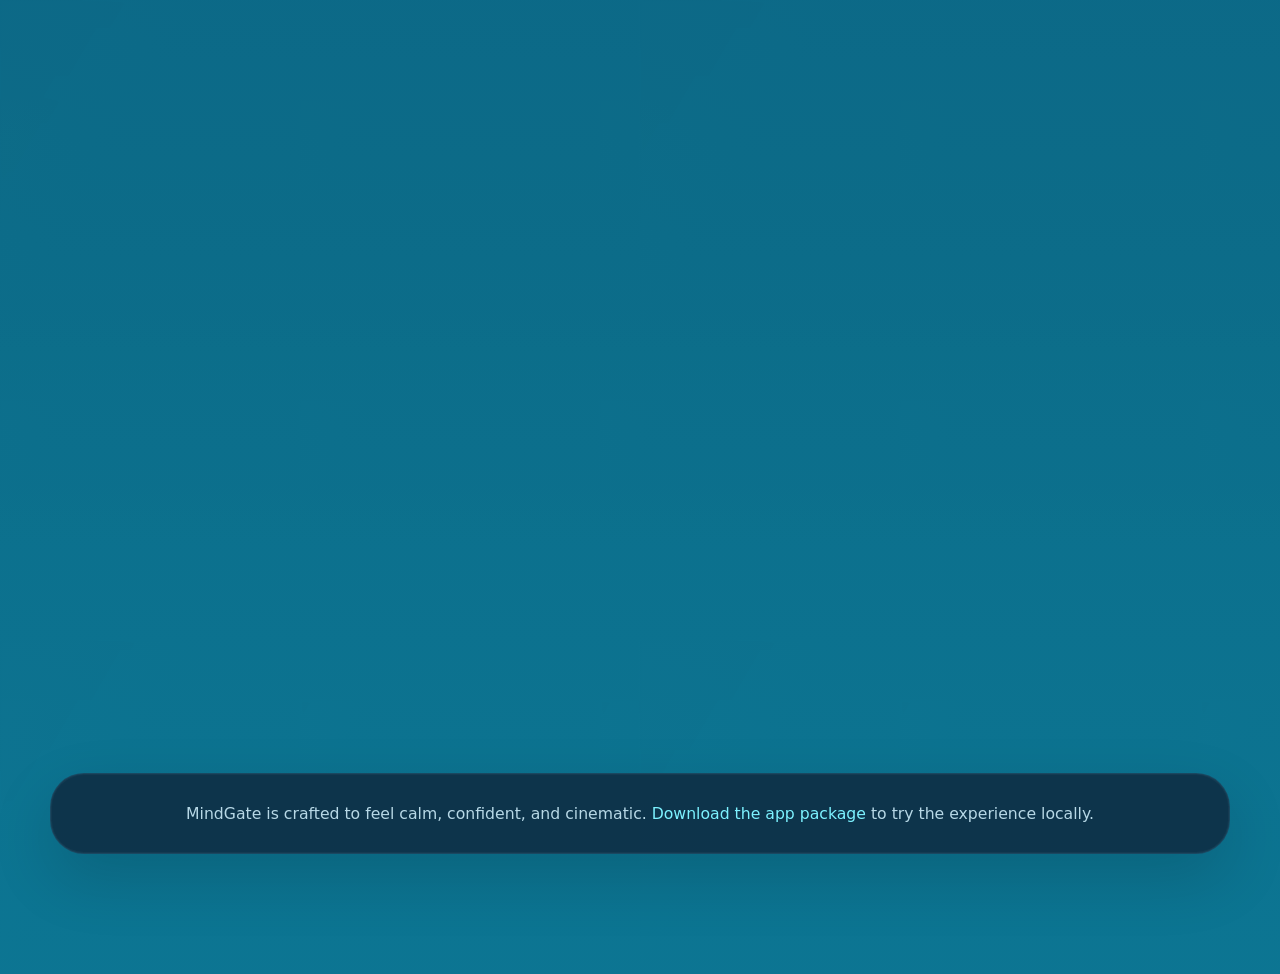
==== commit da40b76b: "Initial commit" ====
--- a/MindGate/index.html
+++ b/MindGate/index.html
@@ -1,222 +1,222 @@
-<!DOCTYPE html>
-<html lang="en">
-<head>
-  <meta charset="UTF-8" />
-  <meta name="viewport" content="width=device-width, initial-scale=1.0" />
-  <title>MindGate — The Gate Between Your Mind and Mindless Consumption</title>
-  <link rel="stylesheet" href="styles.css" />
-</head>
-<body>
-  <div class="page-shell" id="top">
-    <div class="wave-background"></div>
-    <div class="ocean-wave-layer"></div>
-    <canvas id="particle-canvas" class="particle-canvas" aria-hidden="true"></canvas>
-    <div class="float-orbs" aria-hidden="true">
-      <div class="orb orb--1"></div>
-      <div class="orb orb--2"></div>
-      <div class="orb orb--3"></div>
-    </div>
-    <div class="content-wrap">
-      <nav class="site-nav reveal">
-        <div class="nav-logo">
-          <img src="logo.svg" alt="MindGate logo" class="logo-img" />
-          <span>MindGate</span>
-        </div>
-        <div class="nav-links">
-          <a href="#features">Features</a>
-          <a href="#how-it-works">How it works</a>
-          <a href="MindGate-app.zip" download class="button button-primary">Download app</a>
-          <button class="contact-btn" id="contact-trigger">Contact</button>
-        </div>
-      </nav>
-
-      <section class="ocean-hero reveal">
-        <div class="ocean-hero-inner">
-          <h2 class="ocean-title">Cleaner Oceans, Brighter Future</h2>
-          <p class="ocean-sub">MindGate supports real-world ocean cleanup — a portion of proceeds funds coastal restoration and plastic retrieval. Together we keep our oceans healthy.</p>
-        </div>
-      </section>
-
-      <div class="contact-modal" id="contact-modal">
-        <div class="modal-content">
-          <button class="modal-close" id="modal-close">&times;</button>
-          <h2>Get in touch</h2>
-          <p>Have questions or want early access? Reach out:</p>
-          <div class="contact-info">
-            <div class="contact-item">
-              <p class="label">Email</p>
-              <a href="mailto:mindgate@gmail.com">mindgate@gmail.com</a>
-            </div>
-            <div class="contact-item">
-              <p class="label">Phone</p>
-              <a href="tel:+918008955454">+91 8008955454</a>
-            </div>
-          </div>
-        </div>
-      </div>
-      <header class="hero">
-        <div class="hero-copy reveal">
-          <p class="eyebrow">MindGate</p>
-          <h1>The <span class="hero-highlight">gate</span> between your <span class="hero-highlight">mind</span> and mindless consumption.</h1>
-          <p class="hero-description">
-            Not a blocker. Not a punishment. A gentle pause that helps you decide what you really want to do next — without losing your flow. MindGate also tracks progress toward your goal of using less screen time.
-          </p>
-          <div class="hero-notes">
-            <span>Instant intention checks</span>
-            <span>Respect your flow</span>
-            <span>Progress that feels earned</span>
-          </div>
-          <div class="hero-actions">
-            <button class="button button-primary contact-btn">Join early access</button>
-            <a href="#features" class="button button-secondary">See how it works</a>
-            <a href="MindGate-app.zip" download class="button button-secondary">Download app</a>
-          </div>
-        </div>
-        <div class="hero-visual reveal">
-          <div class="hero-visual-card">
-            <img src="hero-illustration.png" alt="MindGate illustration" />
-          </div>
-        </div>
-      </header>
-
-      <section class="feature-showcase reveal">
-        <div class="section-header">
-          <p class="section-eyebrow">Live preview</p>
-          <h2>See MindGate in action</h2>
-          <p>Experience the calm UI that helps teenagers make mindful decisions without feeling boxed in.</p>
-        </div>
-        <div class="hero-panel reveal">
-          <div class="phone-card">
-            <div class="phone-screen">
-              <div class="status-bar">
-                <span>9:41</span>
-                <span>🔋 100%</span>
-              </div>
-              <div class="screen-content">
-                <h2>Ready to choose?</h2>
-                <p>Light, Medium, or Hardcore — the gate is yours.</p>
-                <div class="metric-row">
-                  <div>
-                    <span class="metric-value">7h+</span>
-                    <span class="metric-label">screen time</span>
-                  </div>
-                  <div>
-                    <span class="metric-value">3x</span>
-                    <span class="metric-label">more focus</span>
-                  </div>
-                </div>
-              </div>
-            </div>
-          </div>
-        </div>
-      </section>
-
-      <section id="how-it-works" class="how-it-works reveal">
-        <div class="how-header">
-          <p class="section-eyebrow">The process</p>
-          <h2>How MindGate works.</h2>
-          <p>A simple, intentional flow that puts you back in control.</p>
-        </div>
-        <div class="how-steps">
-          <div class="step reveal">
-            <div class="step-number">1</div>
-            <h3>You open an app</h3>
-            <p>Pick your intensity level for each app: Light, Medium, or Hardcore.</p>
-          </div>
-          <div class="step reveal">
-            <div class="step-number">2</div>
-            <h3>MindGate pauses</h3>
-            <p>A gentle reminder appears asking how you really feel right now.</p>
-          </div>
-          <div class="step reveal">
-            <div class="step-number">3</div>
-            <h3>You decide</h3>
-            <p>Choose to continue, reflect, or do something else instead.</p>
-          </div>
-          <div class="step reveal">
-            <div class="step-number">4</div>
-            <h3>Track your progress</h3>
-            <p>See your screen time patterns and celebrate intentional choices.</p>
-          </div>
-        </div>
-      </section>
-
-      <main>
-      <section id="features" class="section section-features">
-        <div class="section-header reveal">
-          <p class="section-eyebrow">Why MindGate</p>
-          <h2>Stop autopilot. Start choosing.</h2>
-        </div>
-        <div class="feature-grid">
-          <article class="feature-card reveal">
-            <h3>Context-aware interventions</h3>
-            <p>Games and scroll apps get different treatment — no angry mid-play blocks, just a thoughtful pause that respects how you feel.</p>
-          </article>
-          <article class="feature-card reveal">
-            <h3>Big, personal accountability</h3>
-            <p>Pick Light, Medium, or Hardcore for each app. You stay in control and nothing feels forced.</p>
-          </article>
-          <article class="feature-card reveal">
-            <h3>Reflection built-in</h3>
-            <p>Self-messages and emotional check-ins help you stay honest without feeling judged.</p>
-          </article>
-        </div>
-      </section>
-
-        <section class="section section-stats">
-          <div class="stats-left reveal">
-            <div class="stats-copy">
-              <p class="section-eyebrow">Fast facts</p>
-              <h2>Designed for teens who want control, not restrictions.</h2>
-            </div>
-            <div class="stat-grid">
-              <div class="stat-card reveal">
-                <span>7+</span>
-                <p>Average daily screen hours for teenagers</p>
-              </div>
-              <div class="stat-card reveal">
-                <span>0.2s</span>
-                <p>Time it takes to dismiss a generic reminder</p>
-              </div>
-              <div class="stat-card reveal">
-                <span>1st</span>
-                <p>Context-aware screen accountability app built for teenagers</p>
-              </div>
-            </div>
-          </div>
-          <div class="stats-right reveal">
-            <div class="stats-visual-wrap">
-              <img src="stats-random.png" alt="Abstract stats illustration" class="stats-visual stats-visual--small" width="350" height="350" />
-            </div>
-          </div>
-          <div class="survey-panel reveal">
-            <p class="section-eyebrow">Field research</p>
-            <h3>We interviewed 128 teens and this is the data we got.</h3>
-            <div class="survey-grid">
-              <div class="stat-card reveal">
-                <span>86%</span>
-                <p>said a gentle pause helps them decide whether to keep scrolling.</p>
-              </div>
-              <div class="stat-card reveal">
-                <span>74%</span>
-                <p>felt more in control when apps offered a choice instead of a block.</p>
-              </div>
-              <div class="stat-card reveal">
-                <span>62%</span>
-                <p>would use MindGate daily if it respected their mood and timing.</p>
-              </div>
-            </div>
-          </div>
-        </section>
-
-      </main>
-      <footer class="site-footer">
-        <p>MindGate is crafted to feel calm, confident, and cinematic. <a href="MindGate-app.zip" download>Download the app package</a> to try the experience locally.</p>
-      </footer>
-    </div>
-  </div>
-
-  <script src="particles.js"></script>
-  <script src="script.js"></script>
-</body>
-</html>
+<!DOCTYPE html>
+<html lang="en">
+<head>
+  <meta charset="UTF-8" />
+  <meta name="viewport" content="width=device-width, initial-scale=1.0" />
+  <title>MindGate — The Gate Between Your Mind and Mindless Consumption</title>
+  <link rel="stylesheet" href="styles.css" />
+</head>
+<body>
+  <div class="page-shell" id="top">
+    <div class="wave-background"></div>
+    <div class="ocean-wave-layer"></div>
+    <canvas id="particle-canvas" class="particle-canvas" aria-hidden="true"></canvas>
+    <div class="float-orbs" aria-hidden="true">
+      <div class="orb orb--1"></div>
+      <div class="orb orb--2"></div>
+      <div class="orb orb--3"></div>
+    </div>
+    <div class="content-wrap">
+      <nav class="site-nav reveal">
+        <div class="nav-logo">
+          <img src="logo.svg" alt="MindGate logo" class="logo-img" />
+          <span>MindGate</span>
+        </div>
+        <div class="nav-links">
+          <a href="#features">Features</a>
+          <a href="#how-it-works">How it works</a>
+          <a href="MindGate-app.zip" download class="button button-primary">Download app</a>
+          <button class="contact-btn" id="contact-trigger">Contact</button>
+        </div>
+      </nav>
+
+      <section class="ocean-hero reveal">
+        <div class="ocean-hero-inner">
+          <h2 class="ocean-title">Cleaner Oceans, Brighter Future</h2>
+          <p class="ocean-sub">MindGate supports real-world ocean cleanup — a portion of proceeds funds coastal restoration and plastic retrieval. Together we keep our oceans healthy.</p>
+        </div>
+      </section>
+
+      <div class="contact-modal" id="contact-modal">
+        <div class="modal-content">
+          <button class="modal-close" id="modal-close">&times;</button>
+          <h2>Get in touch</h2>
+          <p>Have questions or want early access? Reach out:</p>
+          <div class="contact-info">
+            <div class="contact-item">
+              <p class="label">Email</p>
+              <a href="mailto:mindgate@gmail.com">mindgate@gmail.com</a>
+            </div>
+            <div class="contact-item">
+              <p class="label">Phone</p>
+              <a href="tel:+918008955454">+91 8008955454</a>
+            </div>
+          </div>
+        </div>
+      </div>
+      <header class="hero">
+        <div class="hero-copy reveal">
+          <p class="eyebrow">MindGate</p>
+          <h1>The <span class="hero-highlight">gate</span> between your <span class="hero-highlight">mind</span> and mindless consumption.</h1>
+          <p class="hero-description">
+            Not a blocker. Not a punishment. A gentle pause that helps you decide what you really want to do next — without losing your flow. MindGate also tracks progress toward your goal of using less screen time.
+          </p>
+          <div class="hero-notes">
+            <span>Instant intention checks</span>
+            <span>Respect your flow</span>
+            <span>Progress that feels earned</span>
+          </div>
+          <div class="hero-actions">
+            <button class="button button-primary contact-btn">Join early access</button>
+            <a href="#features" class="button button-secondary">See how it works</a>
+            <a href="MindGate-app.zip" download class="button button-secondary">Download app</a>
+          </div>
+        </div>
+        <div class="hero-visual reveal">
+          <div class="hero-visual-card">
+            <img src="hero-illustration.png" alt="MindGate illustration" />
+          </div>
+        </div>
+      </header>
+
+      <section class="feature-showcase reveal">
+        <div class="section-header">
+          <p class="section-eyebrow">Live preview</p>
+          <h2>See MindGate in action</h2>
+          <p>Experience the calm UI that helps teenagers make mindful decisions without feeling boxed in.</p>
+        </div>
+        <div class="hero-panel reveal">
+          <div class="phone-card">
+            <div class="phone-screen">
+              <div class="status-bar">
+                <span>9:41</span>
+                <span>🔋 100%</span>
+              </div>
+              <div class="screen-content">
+                <h2>Ready to choose?</h2>
+                <p>Light, Medium, or Hardcore — the gate is yours.</p>
+                <div class="metric-row">
+                  <div>
+                    <span class="metric-value">7h+</span>
+                    <span class="metric-label">screen time</span>
+                  </div>
+                  <div>
+                    <span class="metric-value">3x</span>
+                    <span class="metric-label">more focus</span>
+                  </div>
+                </div>
+              </div>
+            </div>
+          </div>
+        </div>
+      </section>
+
+      <section id="how-it-works" class="how-it-works reveal">
+        <div class="how-header">
+          <p class="section-eyebrow">The process</p>
+          <h2>How MindGate works.</h2>
+          <p>A simple, intentional flow that puts you back in control.</p>
+        </div>
+        <div class="how-steps">
+          <div class="step reveal">
+            <div class="step-number">1</div>
+            <h3>You open an app</h3>
+            <p>Pick your intensity level for each app: Light, Medium, or Hardcore.</p>
+          </div>
+          <div class="step reveal">
+            <div class="step-number">2</div>
+            <h3>MindGate pauses</h3>
+            <p>A gentle reminder appears asking how you really feel right now.</p>
+          </div>
+          <div class="step reveal">
+            <div class="step-number">3</div>
+            <h3>You decide</h3>
+            <p>Choose to continue, reflect, or do something else instead.</p>
+          </div>
+          <div class="step reveal">
+            <div class="step-number">4</div>
+            <h3>Track your progress</h3>
+            <p>See your screen time patterns and celebrate intentional choices.</p>
+          </div>
+        </div>
+      </section>
+
+      <main>
+      <section id="features" class="section section-features">
+        <div class="section-header reveal">
+          <p class="section-eyebrow">Why MindGate</p>
+          <h2>Stop autopilot. Start choosing.</h2>
+        </div>
+        <div class="feature-grid">
+          <article class="feature-card reveal">
+            <h3>Context-aware interventions</h3>
+            <p>Games and scroll apps get different treatment — no angry mid-play blocks, just a thoughtful pause that respects how you feel.</p>
+          </article>
+          <article class="feature-card reveal">
+            <h3>Big, personal accountability</h3>
+            <p>Pick Light, Medium, or Hardcore for each app. You stay in control and nothing feels forced.</p>
+          </article>
+          <article class="feature-card reveal">
+            <h3>Reflection built-in</h3>
+            <p>Self-messages and emotional check-ins help you stay honest without feeling judged.</p>
+          </article>
+        </div>
+      </section>
+
+        <section class="section section-stats">
+          <div class="stats-left reveal">
+            <div class="stats-copy">
+              <p class="section-eyebrow">Fast facts</p>
+              <h2>Designed for teens who want control, not restrictions.</h2>
+            </div>
+            <div class="stat-grid">
+              <div class="stat-card reveal">
+                <span>7+</span>
+                <p>Average daily screen hours for teenagers</p>
+              </div>
+              <div class="stat-card reveal">
+                <span>0.2s</span>
+                <p>Time it takes to dismiss a generic reminder</p>
+              </div>
+              <div class="stat-card reveal">
+                <span>1st</span>
+                <p>Context-aware screen accountability app built for teenagers</p>
+              </div>
+            </div>
+          </div>
+          <div class="stats-right reveal">
+            <div class="stats-visual-wrap">
+              <img src="stats-random.png" alt="Abstract stats illustration" class="stats-visual stats-visual--small" width="350" height="350" />
+            </div>
+          </div>
+          <div class="survey-panel reveal">
+            <p class="section-eyebrow">Field research</p>
+            <h3>We interviewed 128 teens and this is the data we got.</h3>
+            <div class="survey-grid">
+              <div class="stat-card reveal">
+                <span>86%</span>
+                <p>said a gentle pause helps them decide whether to keep scrolling.</p>
+              </div>
+              <div class="stat-card reveal">
+                <span>74%</span>
+                <p>felt more in control when apps offered a choice instead of a block.</p>
+              </div>
+              <div class="stat-card reveal">
+                <span>62%</span>
+                <p>would use MindGate daily if it respected their mood and timing.</p>
+              </div>
+            </div>
+          </div>
+        </section>
+
+      </main>
+      <footer class="site-footer">
+        <p>MindGate is crafted to feel calm, confident, and cinematic. <a href="MindGate-app.zip" download>Download the app package</a> to try the experience locally.</p>
+      </footer>
+    </div>
+  </div>
+
+  <script src="particles.js"></script>
+  <script src="script.js"></script>
+</body>
+</html>
--- a/MindGate/styles.css
+++ b/MindGate/styles.css
@@ -1,1099 +1,1099 @@
-:root {
-  color-scheme: dark;
-  --bg-start: #03364f;
-  --bg-mid: #026d8d;
-  --bg-end: #00afc8;
-  --surface: rgba(8, 23, 38, 0.88);
-  --surface-strong: rgba(5, 18, 32, 0.98);
-  --text: #edf6fb;
-  --muted: #b7d8e6;
-  --accent: #7df2ff;
-  --accent-strong: #e6fffe;
-  --shadow: 0 40px 120px rgba(0, 0, 0, 0.18);
-  font-family: Inter, system-ui, -apple-system, BlinkMacSystemFont, Segoe UI, sans-serif;
-}
-
-* {
-  box-sizing: border-box;
-}
-
-html, body {
-  min-height: 100%;
-  margin: 0;
-  padding: 0;
-  background: radial-gradient(circle at top, rgba(58, 190, 255, 0.18), transparent 35%),
-    linear-gradient(180deg, var(--bg-start) 0%, var(--bg-mid) 45%, var(--bg-end) 100%);
-  color: var(--text);
-}
-
-body {
-  overflow-x: hidden;
-  min-height: 100%;
-  background-attachment: fixed;
-}
-
-body::before {
-  content: "";
-  position: fixed;
-  inset: 0;
-  pointer-events: none;
-  z-index: 0;
-  background: radial-gradient(circle at top, rgba(255, 255, 255, 0.08), transparent 24%),
-    radial-gradient(circle at 80% 8%, rgba(116, 232, 255, 0.10), transparent 18%);
-}
-
-::-webkit-scrollbar {
-  width: 10px;
-}
-
-::-webkit-scrollbar-track {
-  background: rgba(255, 255, 255, 0.04);
-}
-
-::-webkit-scrollbar-thumb {
-  background: rgba(104, 232, 255, 0.22);
-  border-radius: 999px;
-  border: 2px solid transparent;
-  background-clip: padding-box;
-}
-
-.page-shell {
-  position: relative;
-  min-height: 100vh;
-  overflow: hidden;
-  z-index: 0;
-}
-
-.page-shell::before {
-  content: "";
-  position: absolute;
-  inset: 0;
-  z-index: -1;
-  pointer-events: none;
-  background-image:
-    radial-gradient(circle at 18% 18%, rgba(128, 245, 255, 0.55), transparent 18%),
-    radial-gradient(circle at 72% 20%, rgba(90, 234, 255, 0.44), transparent 20%),
-    radial-gradient(ellipse 420px 160px at 35% 58%, rgba(74, 215, 255, 0.36), transparent 38%),
-    radial-gradient(ellipse 420px 140px at 70% 38%, rgba(60, 200, 255, 0.3), transparent 34%);
-  background-repeat: no-repeat;
-  background-size: 130% 130%;
-  opacity: 1;
-  filter: blur(1px);
-  transform: translate3d(0, 0, 0);
-  animation: strokes-drift 26s ease-in-out infinite;
-}
-
-.page-shell::after {
-  content: "";
-  position: absolute;
-  inset: 0;
-  z-index: -1;
-  pointer-events: none;
-  background-image:
-    linear-gradient(120deg, rgba(255, 255, 255, 0.18) 0%, rgba(255, 255, 255, 0.14) 8%, transparent 20%),
-    linear-gradient(120deg, rgba(255, 255, 255, 0.12) 0%, rgba(255, 255, 255, 0.08) 6%, transparent 16%);
-  background-size: 640px 640px, 300px 300px;
-  opacity: 0.26;
-  filter: blur(1.4px);
-  animation: streaks-slide 22s linear infinite;
-}
-
-/* Particle canvas sits above background but behind content */
-.particle-canvas {
-  position: fixed;
-  inset: 0;
-  z-index: 1; /* above background, below content */
-  pointer-events: none;
-  display: block;
-}
-
-/* Floating soft orbs to add depth */
-.float-orbs {
-  position: fixed;
-  inset: 0;
-  z-index: 1; /* keep orbs with the canvas */
-  pointer-events: none;
-  overflow: visible;
-}
-.orb {
-  position: absolute;
-  border-radius: 50%;
-  filter: blur(18px);
-  opacity: 0.24;
-  mix-blend-mode: screen;
-}
-.orb--1 { width: 420px; height: 420px; left: 6%; top: 8%; background: radial-gradient(circle at 30% 30%, rgba(120,220,255,0.9), rgba(10,80,110,0.12)); animation: orb-drift-1 18s ease-in-out infinite; }
-.orb--2 { width: 300px; height: 300px; right: 8%; top: 18%; background: radial-gradient(circle at 40% 40%, rgba(70,200,255,0.85), rgba(6,40,66,0.08)); animation: orb-drift-2 22s ease-in-out infinite; }
-.orb--3 { width: 260px; height: 260px; left: 48%; top: 40%; background: radial-gradient(circle at 40% 40%, rgba(180,245,255,0.72), rgba(12,70,100,0.06)); animation: orb-drift-3 26s ease-in-out infinite; }
-
-@keyframes orb-drift-1 { 0% { transform: translateY(0) translateX(0); } 50% { transform: translateY(18px) translateX(10px) } 100% { transform: translateY(0) translateX(0); } }
-@keyframes orb-drift-2 { 0% { transform: translateY(0) translateX(0); } 50% { transform: translateY(-14px) translateX(-8px) } 100% { transform: translateY(0) translateX(0); } }
-@keyframes orb-drift-3 { 0% { transform: translateY(0) translateX(0); } 50% { transform: translateY(10px) translateX(-6px) } 100% { transform: translateY(0) translateX(0); } }
-
-/* make sure content stays readable over effects */
-@media (prefers-reduced-motion: reduce) {
-  .orb, .page-shell::after, .page-shell::before { animation: none !important; }
-}
-
-.wave-background {
-  position: absolute;
-  inset: 0;
-  z-index: 0;
-  pointer-events: none;
-  overflow: hidden;
-  background: radial-gradient(circle at top, rgba(255, 255, 255, 0.12), transparent 28%),
-    linear-gradient(180deg, rgba(2, 57, 86, 0.95), rgba(2, 109, 141, 0.92), rgba(0, 175, 200, 0.8));
-  background-size: 220% 220%, 220% 220%;
-  animation: wave-ripple 38s ease-in-out infinite;
-}
-
-@keyframes strokes-drift {
-  0% { background-position: 0% 0%, 0% 0%, 0% 0%, 0% 0%; }
-  50% { background-position: 6% 7%, -3% 4%, 3% 9%, -4% 5%; }
-  100% { background-position: 0% 0%, 0% 0%, 0% 0%, 0% 0%; }
-}
-
-@keyframes wave-ripple {
-  0%, 100% { background-position: 50% 0%, 50% 0%; }
-  50% { background-position: 50% 5%, 50% 7%; }
-}
-
-@keyframes streaks-slide {
-  0% { background-position: -100px 0, 60px 0; }
-  100% { background-position: 120px 140px, 360px 180px; }
-}
-
-.ocean-wave-layer {
-  position: absolute;
-  left: 0;
-  right: 0;
-  bottom: -24%;
-  height: 420px;
-  background: radial-gradient(circle at 18% 18%, rgba(116, 232, 255, 0.24), transparent 22%),
-    radial-gradient(circle at 82% 16%, rgba(17, 172, 219, 0.18), transparent 24%),
-    linear-gradient(180deg, rgba(3, 64, 97, 0.34), rgba(9, 100, 122, 0.22));
-  border-radius: 0 0 40% 40% / 0 0 100% 100%;
-  opacity: 0.95;
-  pointer-events: none;
-  transform: translateY(14px);
-  animation: ocean-swell 12s ease-in-out infinite;
-  box-shadow: inset 0 0 120px rgba(0, 0, 0, 0.12);
-}
-
-.wave-section {
-  position: relative;
-  margin: 44px 0 56px;
-  padding: 42px 0 38px;
-  border-radius: 40px;
-  overflow: hidden;
-  background: rgba(6, 28, 49, 0.18);
-  border: 1px solid rgba(255, 255, 255, 0.08);
-  box-shadow: 0 24px 64px rgba(0, 0, 0, 0.16);
-}
-
-.how-it-works {
-  margin: 86px 0 72px;
-}
-
-.how-header {
-  max-width: 640px;
-  margin: 0 auto 48px;
-  text-align: center;
-}
-
-.how-header h2 {
-  font-size: clamp(2rem, 3.2vw, 2.9rem);
-  margin: 12px 0 0;
-  letter-spacing: -0.03em;
-}
-
-.how-header p {
-  margin-top: 14px;
-  color: var(--muted);
-  font-size: 1rem;
-}
-
-.how-steps {
-  display: grid;
-  grid-template-columns: repeat(4, minmax(0, 1fr));
-  gap: 24px;
-}
-
-.step {
-  background: rgba(255, 255, 255, 0.06);
-  border: 1px solid rgba(255, 255, 255, 0.1);
-  border-radius: 28px;
-  padding: 32px 24px;
-  box-shadow: inset 0 0 0 1px rgba(255,255,255,0.02);
-}
-
-.step-number {
-  display: flex;
-  align-items: center;
-  justify-content: center;
-  width: 48px;
-  height: 48px;
-  background: linear-gradient(135deg, rgba(116, 232, 255, 0.22), rgba(94, 232, 255, 0.12));
-  border: 1.5px solid rgba(116, 232, 255, 0.4);
-  border-radius: 50%;
-  font-size: 1.4rem;
-  font-weight: 700;
-  color: var(--accent);
-  margin-bottom: 16px;
-}
-
-.step h3 {
-  font-size: 1.15rem;
-  margin: 0 0 10px;
-  color: #e8fbff;
-}
-
-.step p {
-  margin: 0;
-  color: var(--muted);
-  font-size: 0.95rem;
-  line-height: 1.6;
-}
-
-@media (max-width: 960px) {
-  .how-steps {
-    grid-template-columns: repeat(2, minmax(0, 1fr));
-  }
-}
-
-@media (max-width: 640px) {
-  .how-steps {
-    grid-template-columns: 1fr;
-  }
-}
-
-@keyframes ocean-swell {
-  0%, 100% { transform: translateY(14px); }
-  50% { transform: translateY(-10px); }
-}
-
-.wave-background::before,
-.wave-background::after {
-  content: "";
-  position: absolute;
-  left: 50%;
-  width: 230%;
-  height: 180%;
-  background: radial-gradient(circle at center, rgba(255, 255, 255, 0.12), transparent 48%);
-  transform: translateX(-50%);
-}
-
-.wave-background::before {
-  bottom: -20%;
-  background: rgba(255, 255, 255, 0.08);
-  filter: blur(70px);
-  opacity: 0.32;
-  animation: drift 22s ease-in-out infinite;
-}
-
-.wave-background::after {
-  top: 12%;
-  background: rgba(141, 236, 255, 0.12);
-  filter: blur(52px);
-  opacity: 0.28;
-  animation: drift 18s ease-in-out infinite reverse;
-}
-
-@keyframes drift {
-  0% { transform: translateX(-55%) translateY(0); }
-  50% { transform: translateX(-45%) translateY(24px); }
-  100% { transform: translateX(-55%) translateY(0); }
-}
-
-.reveal {
-  opacity: 0;
-  transform: translateY(24px);
-  transition: opacity 0.7s ease, transform 0.7s ease;
-}
-
-.reveal.show {
-  opacity: 1;
-  transform: translateY(0);
-}
-
-.hero {
-  display: grid;
-  grid-template-columns: minmax(0, 1.05fr) minmax(340px, 0.95fr);
-  gap: 54px;
-  align-items: center;
-  min-height: calc(100vh - 98px);
-  padding: 48px 0 72px;
-}
-
-.hero-copy {
-  max-width: 680px;
-  display: grid;
-  gap: 28px;
-  text-align: left;
-}
-
-.hero-visual {
-  display: flex;
-  align-items: center;
-  justify-content: center;
-}
-
-.hero-visual-card {
-  width: min(100%, 460px);
-  padding: 24px;
-  border-radius: 48px;
-  background: rgba(8, 18, 34, 0.75);
-  border: 1px solid rgba(92, 218, 255, 0.16);
-  box-shadow: 0 46px 120px rgba(0, 0, 0, 0.24);
-  backdrop-filter: blur(24px);
-  position: relative;
-  overflow: hidden;
-}
-
-.hero-visual-card::before {
-  content: "";
-  position: absolute;
-  inset: 8px;
-  border-radius: 42px;
-  background: radial-gradient(circle at 22% 20%, rgba(104, 238, 255, 0.12), transparent 34%);
-  pointer-events: none;
-}
-
-.hero-visual-card img {
-  width: 100%;
-  display: block;
-  border-radius: 32px;
-  box-shadow: 0 32px 100px rgba(0, 0, 0, 0.22);
-}
-
-@media (max-width: 920px) {
-  .hero {
-    grid-template-columns: 1fr;
-  }
-
-  .hero-visual-card {
-    margin: 0 auto;
-  }
-}
-
-.feature-showcase {
-  display: grid;
-  justify-items: center;
-  text-align: center;
-  gap: 28px;
-  margin-top: 72px;
-  padding-bottom: 16px;
-}
-
-.feature-showcase .section-header {
-  max-width: 820px;
-  position: relative;
-}
-
-.feature-showcase .section-eyebrow {
-  margin-bottom: 10px;
-}
-
-.feature-showcase .section-header::after {
-  content: "";
-  position: absolute;
-  left: 50%;
-  bottom: -10px;
-  transform: translateX(-50%);
-  width: 120px;
-  height: 2px;
-  background: linear-gradient(90deg, rgba(104, 242, 255, 0.9), rgba(119, 199, 255, 0.2));
-  border-radius: 999px;
-}
-
-.content-wrap {
-  position: relative;
-  z-index: 3;
-  width: min(1180px, calc(100% - 48px));
-  margin: 0 auto;
-  padding: 56px 0 120px;
-}
-
-.eyebrow,
-.section-eyebrow {
-  color: var(--accent);
-  font-size: 0.86rem;
-  font-weight: 700;
-  text-transform: uppercase;
-  letter-spacing: 0.28em;
-  margin: 0 0 18px;
-}
-
-h1,
-h2,
-h3 {
-  margin: 0;
-  line-height: 1.05;
-  text-align: center;
-}
-
-h1 {
-  font-size: clamp(3.4rem, 5vw, 5.4rem);
-  max-width: 12ch;
-  letter-spacing: -0.04em;
-}
-
-.hero-highlight {
-  color: #7be7ff;
-  font-weight: 800;
-  text-shadow: 0 0 18px rgba(123, 231, 255, 0.32);
-}
-
-h1,
-h2,
-h3 {
-  text-shadow: 0 18px 38px rgba(0, 0, 0, 0.32);
-}
-
-.hero-description,
-.feature-card p,
-.stat-card p,
-.screen-content p {
-  color: var(--muted);
-  font-size: clamp(1rem, 1vw + 0.02rem, 1.12rem);
-  line-height: 1.8;
-}
-
-.hero-description,
-.stat-card p,
-.feature-card p,
-.screen-content p {
-  text-shadow: 0 10px 20px rgba(0, 0, 0, 0.18);
-}
-
-.hero-description {
-  max-width: 44rem;
-  font-size: clamp(1.05rem, 1vw + 0.12rem, 1.32rem);
-}
-
-.hero-notes {
-  display: grid;
-  grid-template-columns: repeat(3, minmax(180px, 1fr));
-  gap: 16px;
-  margin: 34px 0 0;
-}
-
-.hero-notes span {
-  display: inline-flex;
-  align-items: center;
-  justify-content: center;
-  padding: 16px 18px;
-  border-radius: 999px;
-  background: rgba(255, 255, 255, 0.08);
-  border: 1px solid rgba(255, 255, 255, 0.14);
-  color: #e8fbff;
-  font-size: 0.96rem;
-  font-weight: 600;
-  letter-spacing: 0.01em;
-}
-
-.site-nav {
-  position: relative;
-  z-index: 30;
-  display: flex;
-  justify-content: space-between;
-  align-items: center;
-  padding: 22px 30px;
-  gap: 24px;
-  margin: 0 0 36px;
-  background: rgba(6, 20, 36, 0.36);
-  border: 1px solid rgba(255, 255, 255, 0.12);
-  border-radius: 34px;
-  backdrop-filter: blur(24px);
-  box-shadow: 0 32px 80px rgba(0, 0, 0, 0.18);
-  overflow: hidden;
-}
-
-.site-nav::before {
-  content: "";
-  position: absolute;
-  inset: -18% 0 25%;
-  background: radial-gradient(circle at top left, rgba(123, 231, 255, 0.22), transparent 36%),
-    radial-gradient(circle at top right, rgba(33, 150, 198, 0.18), transparent 28%);
-  filter: blur(18px);
-  pointer-events: none;
-  z-index: 0;
-}
-
-.nav-logo,
-.nav-links,
-.logo-img {
-  position: relative;
-  z-index: 1;
-}
-
-.nav-logo {
-  display: inline-flex;
-  align-items: center;
-  gap: 14px;
-  font-size: 1.16rem;
-  font-weight: 700;
-  color: var(--accent-strong);
-  text-decoration: none;
-  letter-spacing: 0.14em;
-  line-height: 1;
-  white-space: nowrap;
-}
-
-.nav-links {
-  display: flex;
-  gap: 16px;
-  flex-wrap: wrap;
-}
-
-.logo-img {
-  height: 62px;
-  width: auto;
-  display: inline-block;
-  opacity: 0.95;
-  mix-blend-mode: screen;
-  filter: brightness(1.02) saturate(1.08);
-  background: rgba(255, 255, 255, 0.08);
-  border-radius: 20px;
-  padding: 8px;
-  box-shadow: inset 0 0 0 1px rgba(255,255,255,0.08), 0 10px 24px rgba(0, 0, 0, 0.14);
-}
-
-.nav-links a,
-.nav-links span,
-.contact-btn {
-  display: inline-flex;
-  align-items: center;
-  justify-content: center;
-  padding: 12px 20px;
-  border-radius: 999px;
-  background: rgba(255, 255, 255, 0.08);
-  border: 1px solid rgba(255, 255, 255, 0.15);
-  color: #edf6fb;
-  text-decoration: none;
-  font-weight: 600;
-  letter-spacing: 0.01em;
-  transition: transform 0.2s ease, background-color 0.2s ease, border-color 0.2s ease, color 0.2s ease;
-  cursor: pointer;
-  backdrop-filter: blur(14px);
-}
-
-.nav-links a:hover,
-.nav-links span:hover,
-.contact-btn:hover {
-  background: rgba(255, 255, 255, 0.14);
-  transform: translateY(-1px);
-  border-color: rgba(255, 255, 255, 0.22);
-  color: var(--accent);
-}
-
-.contact-modal {
-  display: none;
-  position: fixed;
-  inset: 0;
-  background: rgba(0, 0, 0, 0.6);
-  z-index: 100;
-  align-items: center;
-  justify-content: center;
-  backdrop-filter: blur(4px);
-}
-
-.contact-modal.active {
-  display: flex;
-}
-
-.modal-content {
-  background: rgba(8, 32, 52, 0.96);
-  border: 1px solid rgba(255, 255, 255, 0.14);
-  border-radius: 36px;
-  padding: 40px;
-  max-width: 420px;
-  width: 90%;
-  position: relative;
-  box-shadow: 0 40px 120px rgba(0, 0, 0, 0.4);
-}
-
-.modal-close {
-  position: absolute;
-  top: 16px;
-  right: 16px;
-  background: none;
-  border: none;
-  font-size: 2rem;
-  color: var(--muted);
-  cursor: pointer;
-  width: 44px;
-  height: 44px;
-  display: flex;
-  align-items: center;
-  justify-content: center;
-  transition: color 0.2s ease;
-}
-
-.modal-close:hover {
-  color: var(--accent);
-}
-
-.modal-content h2 {
-  margin: 0 0 12px;
-  font-size: 1.8rem;
-  letter-spacing: -0.03em;
-  color: #e8fbff;
-}
-
-.modal-content > p {
-  margin: 0 0 28px;
-  color: var(--muted);
-  line-height: 1.6;
-}
-
-.contact-info {
-  display: flex;
-  flex-direction: column;
-  gap: 20px;
-}
-
-.contact-item {
-  padding: 16px;
-  background: rgba(255, 255, 255, 0.05);
-  border: 1px solid rgba(255, 255, 255, 0.1);
-  border-radius: 16px;
-}
-
-.contact-item .label {
-  margin: 0 0 8px;
-  font-size: 0.85rem;
-  text-transform: uppercase;
-  letter-spacing: 0.1em;
-  color: var(--accent-strong);
-  font-weight: 600;
-}
-
-.contact-item a {
-  display: inline-block;
-  color: var(--accent);
-  text-decoration: none;
-  font-weight: 600;
-  transition: color 0.2s ease;
-}
-
-.contact-item a:hover {
-  color: #e8fbff;
-  text-decoration: underline;
-}
-
-.hero-actions {
-  display: flex;
-  flex-wrap: wrap;
-  gap: 18px;
-  margin-top: 34px;
-}
-
-.hero-actions {
-  justify-content: center;
-}
-
-.button {
-  display: inline-flex;
-  align-items: center;
-  justify-content: center;
-  min-height: 56px;
-  padding: 0 34px;
-  border-radius: 999px;
-  font-weight: 700;
-  text-decoration: none;
-  transition: transform 0.22s ease, box-shadow 0.22s ease, background-color 0.22s ease, color 0.22s ease;
-}
-
-.button:hover {
-  transform: translateY(-2px);
-}
-
-.button-primary {
-  background: linear-gradient(135deg, #7ff8ff, #32d3bb);
-  color: #04292f;
-  box-shadow: 0 28px 80px rgba(34, 197, 226, 0.28);
-}
-
-.button-secondary {
-  border: 1px solid rgba(255, 255, 255, 0.16);
-  color: var(--text);
-  background: rgba(255, 255, 255, 0.1);
-  backdrop-filter: blur(18px);
-  box-shadow: inset 0 0 0 1px rgba(255,255,255,0.06);
-}
-
-.hero-panel {
-  display: flex;
-  justify-content: center;
-  padding-top: 20px;
-}
-
-.phone-card {
-  width: min(100%, 520px);
-  background: radial-gradient(circle at top, rgba(23, 56, 96, 0.98), rgba(8, 18, 35, 0.92));
-  border: 1px solid rgba(255, 255, 255, 0.14);
-  border-radius: 44px;
-  backdrop-filter: blur(22px);
-  box-shadow: 0 44px 120px rgba(0, 0, 0, 0.26);
-  padding: 28px;
-}
-
-.phone-screen {
-  background: linear-gradient(180deg, rgba(7, 18, 34, 0.98), rgba(12, 28, 46, 0.96));
-  border-radius: 40px;
-  border: 1px solid rgba(255, 255, 255, 0.12);
-  padding: 32px;
-}
-
-.status-bar {
-  display: flex;
-  justify-content: space-between;
-  color: var(--muted);
-  font-size: 0.9rem;
-  margin-bottom: 26px;
-}
-
-.screen-content {
-  text-align: center;
-}
-
-.screen-content h2 {
-  font-size: 2rem;
-  letter-spacing: -0.03em;
-  margin-bottom: 14px;
-}
-
-.metric-row {
-  display: grid;
-  grid-template-columns: repeat(2, minmax(0, 1fr));
-  gap: 14px;
-  margin-top: 32px;
-}
-
-.metric-row > div {
-  padding: 18px 16px;
-  background: rgba(255, 255, 255, 0.05);
-  border: 1px solid rgba(255, 255, 255, 0.08);
-  border-radius: 24px;
-}
-
-.metric-value {
-  display: block;
-  font-size: 1.5rem;
-  font-weight: 700;
-  color: var(--accent);
-}
-
-.metric-label {
-  color: var(--muted);
-  font-size: 0.95rem;
-}
-
-.section {
-  margin-top: 92px;
-}
-
-.section-header h2 {
-  font-size: clamp(2.15rem, 3vw, 3rem);
-  margin-top: 0;
-  letter-spacing: -0.03em;
-}
-
-.section-features {
-  display: grid;
-  gap: 28px;
-}
-
-.section-stats {
-  display: grid;
-  grid-template-columns: minmax(0, 1.2fr) minmax(320px, 0.8fr);
-  gap: 48px;
-  align-items: center;
-  position: relative;
-}
-
-.feature-card,
-.stat-card {
-  background: linear-gradient(180deg, rgba(9, 20, 42, 0.90), rgba(14, 32, 56, 0.70));
-  border: 1px solid rgba(88, 215, 255, 0.14);
-  border-radius: 36px;
-  padding: 34px;
-  box-shadow: 0 34px 96px rgba(0, 0, 0, 0.22), inset 0 0 0 1px rgba(255, 255, 255, 0.04);
-}
-
-.feature-card,
-.stat-card {
-  text-align: center;
-}
-
-.feature-grid,
-.stat-grid {
-  display: grid;
-  gap: 24px;
-  margin-top: 28px;
-}
-
-.feature-grid {
-  grid-template-columns: repeat(3, minmax(0, 1fr));
-}
-
-.feature-card h3,
-.stat-card span {
-  margin: 0;
-}
-
-.feature-card h3 {
-  font-size: 1.35rem;
-  margin-bottom: 12px;
-}
-
-.stat-grid {
-  grid-template-columns: repeat(3, minmax(0, 1fr));
-}
-
-.stat-grid {
-  justify-items: center;
-}
-
-.stats-copy {
-  display: grid;
-  gap: 24px;
-}
-
-.stats-copy {
-  align-items: center;
-  text-align: center;
-}
-
-.stats-copy p {
-  margin-top: 18px;
-  max-width: 36rem;
-  color: var(--muted);
-}
-
-.stats-copy h2 {
-  text-shadow: 0 18px 42px rgba(0, 0, 0, 0.22);
-  max-width: 40rem;
-}
-
-.stats-visual {
-  width: 100%;
-  max-width: var(--stats-visual-max-width, 740px);
-  margin: 0;
-  border-radius: 40px;
-  box-shadow: 0 42px 90px rgba(0, 0, 0, 0.24), 0 0 0 1px rgba(255,255,255,0.03);
-  background: rgba(255,255,255,0.02);
-  border: none;
-}
-
-.stats-visual-wrap {
-  position: relative;
-  display: inline-block;
-  border-radius: 44px;
-  padding: 10px;
-  z-index: 2;
-  -webkit-backdrop-filter: none;
-}
-
-.stats-visual-wrap::before {
-  content: "";
-  position: absolute;
-  inset: -14px;
-  border-radius: 56px;
-  background: rgba(255,255,255,0.06);
-  filter: blur(14px);
-  opacity: 0.9;
-  pointer-events: none;
-  mix-blend-mode: screen;
-}
-
-.stats-visual-wrap::after {
-  content: "";
-  position: absolute;
-  inset: -8px;
-  border-radius: 50px;
-  border: 3px solid rgba(255,255,255,0.08);
-  pointer-events: none;
-  mix-blend-mode: screen;
-}
-
-.stats-right .stats-visual {
-  margin: 0;
-}
-
-.stats-left {
-  display: grid;
-  gap: 28px;
-}
-
-.stats-right {
-  position: relative;
-  display: flex;
-  align-items: center;
-  justify-content: center;
-  min-height: 420px;
-}
-
-.stats-right::before {
-  content: "";
-  position: absolute;
-  inset: 0;
-  margin: auto;
-  width: 420px;
-  height: 420px;
-  background: radial-gradient(circle at center, rgba(142, 232, 255, 0.32), rgba(14, 96, 132, 0.04) 45%, transparent 74%);
-  filter: blur(16px);
-  z-index: 0;
-}
-
-.stats-right::after {
-  content: "";
-  position: absolute;
-  top: 50%;
-  left: 50%;
-  transform: translate(-50%, -42%);
-  width: 260px;
-  height: 260px;
-  background: radial-gradient(circle, rgba(255, 255, 255, 0.42), transparent 60%);
-  filter: blur(20px);
-  z-index: 0;
-}
-
-.stats-right .stats-visual {
-  position: relative;
-  z-index: 1;
-}
-
-.survey-panel {
-  margin-top: 30px;
-  padding: 30px;
-  background: rgba(10, 34, 57, 0.16);
-  border: 1px solid rgba(255,255,255,0.12);
-  border-radius: 32px;
-  grid-column: 1 / -1;
-}
-
-.survey-panel {
-  text-align: center;
-}
-
-.how-header, .section-header {
-  text-align: center;
-}
-
-.screen-content {
-  text-align: center;
-}
-
-.stats-visual--small {
-  --stats-visual-max-width: 350px;
-  height: 350px;
-}
-
-.stats-visual--compact {
-  --stats-visual-max-width: 520px;
-}
-
-.stats-visual--large {
-  --stats-visual-max-width: 900px;
-}
-
-.survey-panel {
-  margin-top: 30px;
-  padding: 30px;
-  background: rgba(10, 34, 57, 0.16);
-  border: 1px solid rgba(255,255,255,0.12);
-  border-radius: 32px;
-}
-
-.survey-panel h3 {
-  font-size: clamp(1.35rem, 2vw, 1.75rem);
-  max-width: 42rem;
-  margin: 0;
-  letter-spacing: -0.02em;
-  color: #e8fbff;
-}
-
-.survey-grid {
-  display: grid;
-  gap: 20px;
-  margin-top: 22px;
-  grid-template-columns: repeat(3, minmax(0, 1fr));
-}
-
-.stat-card span {
-  display: block;
-  font-size: 2.5rem;
-  font-weight: 700;
-  color: var(--accent);
-}
-
-.stat-card p {
-  margin-top: 10px;
-}
-
-.site-footer {
-  margin-top: 64px;
-  padding: 30px 32px;
-  text-align: center;
-  background: rgba(14, 28, 49, 0.72);
-  border: 1px solid rgba(112, 208, 255, 0.12);
-  border-radius: 34px;
-  box-shadow: 0 24px 64px rgba(0, 0, 0, 0.14), inset 0 0 0 1px rgba(255,255,255,0.03);
-  display: block;
-}
-
-.site-footer p {
-  margin: 0;
-  color: var(--muted);
-  font-size: 0.98rem;
-}
-
-.site-footer a {
-  color: var(--accent);
-  text-decoration: none;
-}
-
-.site-footer a:hover {
-  text-decoration: underline;
-}
-
-@media (max-width: 960px) {
-  .hero {
-    grid-template-columns: 1fr;
-    min-height: auto;
-  }
-  .hero-copy {
-    text-align: center;
-  }
-  .hero-actions {
-    justify-content: center;
-  }
-  .feature-grid,
-  .stat-grid {
-    grid-template-columns: 1fr;
-  }
-}
-
-@media (max-width: 640px) {
-  .content-wrap {
-    width: min(100%, calc(100% - 32px));
-    padding-top: 48px;
-  }
-}
-
-@media (max-width: 640px) {
-  .hero-actions {
-    flex-direction: column;
-  }
-  .button {
-    width: 100%;
-  }
-  .nav-links {
-    justify-content: center;
-  }
-  .site-nav {
-    padding: 18px 22px;
-  }
-}
+:root {
+  color-scheme: dark;
+  --bg-start: #03364f;
+  --bg-mid: #026d8d;
+  --bg-end: #00afc8;
+  --surface: rgba(8, 23, 38, 0.88);
+  --surface-strong: rgba(5, 18, 32, 0.98);
+  --text: #edf6fb;
+  --muted: #b7d8e6;
+  --accent: #7df2ff;
+  --accent-strong: #e6fffe;
+  --shadow: 0 40px 120px rgba(0, 0, 0, 0.18);
+  font-family: Inter, system-ui, -apple-system, BlinkMacSystemFont, Segoe UI, sans-serif;
+}
+
+* {
+  box-sizing: border-box;
+}
+
+html, body {
+  min-height: 100%;
+  margin: 0;
+  padding: 0;
+  background: radial-gradient(circle at top, rgba(58, 190, 255, 0.18), transparent 35%),
+    linear-gradient(180deg, var(--bg-start) 0%, var(--bg-mid) 45%, var(--bg-end) 100%);
+  color: var(--text);
+}
+
+body {
+  overflow-x: hidden;
+  min-height: 100%;
+  background-attachment: fixed;
+}
+
+body::before {
+  content: "";
+  position: fixed;
+  inset: 0;
+  pointer-events: none;
+  z-index: 0;
+  background: radial-gradient(circle at top, rgba(255, 255, 255, 0.08), transparent 24%),
+    radial-gradient(circle at 80% 8%, rgba(116, 232, 255, 0.10), transparent 18%);
+}
+
+::-webkit-scrollbar {
+  width: 10px;
+}
+
+::-webkit-scrollbar-track {
+  background: rgba(255, 255, 255, 0.04);
+}
+
+::-webkit-scrollbar-thumb {
+  background: rgba(104, 232, 255, 0.22);
+  border-radius: 999px;
+  border: 2px solid transparent;
+  background-clip: padding-box;
+}
+
+.page-shell {
+  position: relative;
+  min-height: 100vh;
+  overflow: hidden;
+  z-index: 0;
+}
+
+.page-shell::before {
+  content: "";
+  position: absolute;
+  inset: 0;
+  z-index: -1;
+  pointer-events: none;
+  background-image:
+    radial-gradient(circle at 18% 18%, rgba(128, 245, 255, 0.55), transparent 18%),
+    radial-gradient(circle at 72% 20%, rgba(90, 234, 255, 0.44), transparent 20%),
+    radial-gradient(ellipse 420px 160px at 35% 58%, rgba(74, 215, 255, 0.36), transparent 38%),
+    radial-gradient(ellipse 420px 140px at 70% 38%, rgba(60, 200, 255, 0.3), transparent 34%);
+  background-repeat: no-repeat;
+  background-size: 130% 130%;
+  opacity: 1;
+  filter: blur(1px);
+  transform: translate3d(0, 0, 0);
+  animation: strokes-drift 26s ease-in-out infinite;
+}
+
+.page-shell::after {
+  content: "";
+  position: absolute;
+  inset: 0;
+  z-index: -1;
+  pointer-events: none;
+  background-image:
+    linear-gradient(120deg, rgba(255, 255, 255, 0.18) 0%, rgba(255, 255, 255, 0.14) 8%, transparent 20%),
+    linear-gradient(120deg, rgba(255, 255, 255, 0.12) 0%, rgba(255, 255, 255, 0.08) 6%, transparent 16%);
+  background-size: 640px 640px, 300px 300px;
+  opacity: 0.26;
+  filter: blur(1.4px);
+  animation: streaks-slide 22s linear infinite;
+}
+
+/* Particle canvas sits above background but behind content */
+.particle-canvas {
+  position: fixed;
+  inset: 0;
+  z-index: 1; /* above background, below content */
+  pointer-events: none;
+  display: block;
+}
+
+/* Floating soft orbs to add depth */
+.float-orbs {
+  position: fixed;
+  inset: 0;
+  z-index: 1; /* keep orbs with the canvas */
+  pointer-events: none;
+  overflow: visible;
+}
+.orb {
+  position: absolute;
+  border-radius: 50%;
+  filter: blur(18px);
+  opacity: 0.24;
+  mix-blend-mode: screen;
+}
+.orb--1 { width: 420px; height: 420px; left: 6%; top: 8%; background: radial-gradient(circle at 30% 30%, rgba(120,220,255,0.9), rgba(10,80,110,0.12)); animation: orb-drift-1 18s ease-in-out infinite; }
+.orb--2 { width: 300px; height: 300px; right: 8%; top: 18%; background: radial-gradient(circle at 40% 40%, rgba(70,200,255,0.85), rgba(6,40,66,0.08)); animation: orb-drift-2 22s ease-in-out infinite; }
+.orb--3 { width: 260px; height: 260px; left: 48%; top: 40%; background: radial-gradient(circle at 40% 40%, rgba(180,245,255,0.72), rgba(12,70,100,0.06)); animation: orb-drift-3 26s ease-in-out infinite; }
+
+@keyframes orb-drift-1 { 0% { transform: translateY(0) translateX(0); } 50% { transform: translateY(18px) translateX(10px) } 100% { transform: translateY(0) translateX(0); } }
+@keyframes orb-drift-2 { 0% { transform: translateY(0) translateX(0); } 50% { transform: translateY(-14px) translateX(-8px) } 100% { transform: translateY(0) translateX(0); } }
+@keyframes orb-drift-3 { 0% { transform: translateY(0) translateX(0); } 50% { transform: translateY(10px) translateX(-6px) } 100% { transform: translateY(0) translateX(0); } }
+
+/* make sure content stays readable over effects */
+@media (prefers-reduced-motion: reduce) {
+  .orb, .page-shell::after, .page-shell::before { animation: none !important; }
+}
+
+.wave-background {
+  position: absolute;
+  inset: 0;
+  z-index: 0;
+  pointer-events: none;
+  overflow: hidden;
+  background: radial-gradient(circle at top, rgba(255, 255, 255, 0.12), transparent 28%),
+    linear-gradient(180deg, rgba(2, 57, 86, 0.95), rgba(2, 109, 141, 0.92), rgba(0, 175, 200, 0.8));
+  background-size: 220% 220%, 220% 220%;
+  animation: wave-ripple 38s ease-in-out infinite;
+}
+
+@keyframes strokes-drift {
+  0% { background-position: 0% 0%, 0% 0%, 0% 0%, 0% 0%; }
+  50% { background-position: 6% 7%, -3% 4%, 3% 9%, -4% 5%; }
+  100% { background-position: 0% 0%, 0% 0%, 0% 0%, 0% 0%; }
+}
+
+@keyframes wave-ripple {
+  0%, 100% { background-position: 50% 0%, 50% 0%; }
+  50% { background-position: 50% 5%, 50% 7%; }
+}
+
+@keyframes streaks-slide {
+  0% { background-position: -100px 0, 60px 0; }
+  100% { background-position: 120px 140px, 360px 180px; }
+}
+
+.ocean-wave-layer {
+  position: absolute;
+  left: 0;
+  right: 0;
+  bottom: -24%;
+  height: 420px;
+  background: radial-gradient(circle at 18% 18%, rgba(116, 232, 255, 0.24), transparent 22%),
+    radial-gradient(circle at 82% 16%, rgba(17, 172, 219, 0.18), transparent 24%),
+    linear-gradient(180deg, rgba(3, 64, 97, 0.34), rgba(9, 100, 122, 0.22));
+  border-radius: 0 0 40% 40% / 0 0 100% 100%;
+  opacity: 0.95;
+  pointer-events: none;
+  transform: translateY(14px);
+  animation: ocean-swell 12s ease-in-out infinite;
+  box-shadow: inset 0 0 120px rgba(0, 0, 0, 0.12);
+}
+
+.wave-section {
+  position: relative;
+  margin: 44px 0 56px;
+  padding: 42px 0 38px;
+  border-radius: 40px;
+  overflow: hidden;
+  background: rgba(6, 28, 49, 0.18);
+  border: 1px solid rgba(255, 255, 255, 0.08);
+  box-shadow: 0 24px 64px rgba(0, 0, 0, 0.16);
+}
+
+.how-it-works {
+  margin: 86px 0 72px;
+}
+
+.how-header {
+  max-width: 640px;
+  margin: 0 auto 48px;
+  text-align: center;
+}
+
+.how-header h2 {
+  font-size: clamp(2rem, 3.2vw, 2.9rem);
+  margin: 12px 0 0;
+  letter-spacing: -0.03em;
+}
+
+.how-header p {
+  margin-top: 14px;
+  color: var(--muted);
+  font-size: 1rem;
+}
+
+.how-steps {
+  display: grid;
+  grid-template-columns: repeat(4, minmax(0, 1fr));
+  gap: 24px;
+}
+
+.step {
+  background: rgba(255, 255, 255, 0.06);
+  border: 1px solid rgba(255, 255, 255, 0.1);
+  border-radius: 28px;
+  padding: 32px 24px;
+  box-shadow: inset 0 0 0 1px rgba(255,255,255,0.02);
+}
+
+.step-number {
+  display: flex;
+  align-items: center;
+  justify-content: center;
+  width: 48px;
+  height: 48px;
+  background: linear-gradient(135deg, rgba(116, 232, 255, 0.22), rgba(94, 232, 255, 0.12));
+  border: 1.5px solid rgba(116, 232, 255, 0.4);
+  border-radius: 50%;
+  font-size: 1.4rem;
+  font-weight: 700;
+  color: var(--accent);
+  margin-bottom: 16px;
+}
+
+.step h3 {
+  font-size: 1.15rem;
+  margin: 0 0 10px;
+  color: #e8fbff;
+}
+
+.step p {
+  margin: 0;
+  color: var(--muted);
+  font-size: 0.95rem;
+  line-height: 1.6;
+}
+
+@media (max-width: 960px) {
+  .how-steps {
+    grid-template-columns: repeat(2, minmax(0, 1fr));
+  }
+}
+
+@media (max-width: 640px) {
+  .how-steps {
+    grid-template-columns: 1fr;
+  }
+}
+
+@keyframes ocean-swell {
+  0%, 100% { transform: translateY(14px); }
+  50% { transform: translateY(-10px); }
+}
+
+.wave-background::before,
+.wave-background::after {
+  content: "";
+  position: absolute;
+  left: 50%;
+  width: 230%;
+  height: 180%;
+  background: radial-gradient(circle at center, rgba(255, 255, 255, 0.12), transparent 48%);
+  transform: translateX(-50%);
+}
+
+.wave-background::before {
+  bottom: -20%;
+  background: rgba(255, 255, 255, 0.08);
+  filter: blur(70px);
+  opacity: 0.32;
+  animation: drift 22s ease-in-out infinite;
+}
+
+.wave-background::after {
+  top: 12%;
+  background: rgba(141, 236, 255, 0.12);
+  filter: blur(52px);
+  opacity: 0.28;
+  animation: drift 18s ease-in-out infinite reverse;
+}
+
+@keyframes drift {
+  0% { transform: translateX(-55%) translateY(0); }
+  50% { transform: translateX(-45%) translateY(24px); }
+  100% { transform: translateX(-55%) translateY(0); }
+}
+
+.reveal {
+  opacity: 0;
+  transform: translateY(24px);
+  transition: opacity 0.7s ease, transform 0.7s ease;
+}
+
+.reveal.show {
+  opacity: 1;
+  transform: translateY(0);
+}
+
+.hero {
+  display: grid;
+  grid-template-columns: minmax(0, 1.05fr) minmax(340px, 0.95fr);
+  gap: 54px;
+  align-items: center;
+  min-height: calc(100vh - 98px);
+  padding: 48px 0 72px;
+}
+
+.hero-copy {
+  max-width: 680px;
+  display: grid;
+  gap: 28px;
+  text-align: left;
+}
+
+.hero-visual {
+  display: flex;
+  align-items: center;
+  justify-content: center;
+}
+
+.hero-visual-card {
+  width: min(100%, 460px);
+  padding: 24px;
+  border-radius: 48px;
+  background: rgba(8, 18, 34, 0.75);
+  border: 1px solid rgba(92, 218, 255, 0.16);
+  box-shadow: 0 46px 120px rgba(0, 0, 0, 0.24);
+  backdrop-filter: blur(24px);
+  position: relative;
+  overflow: hidden;
+}
+
+.hero-visual-card::before {
+  content: "";
+  position: absolute;
+  inset: 8px;
+  border-radius: 42px;
+  background: radial-gradient(circle at 22% 20%, rgba(104, 238, 255, 0.12), transparent 34%);
+  pointer-events: none;
+}
+
+.hero-visual-card img {
+  width: 100%;
+  display: block;
+  border-radius: 32px;
+  box-shadow: 0 32px 100px rgba(0, 0, 0, 0.22);
+}
+
+@media (max-width: 920px) {
+  .hero {
+    grid-template-columns: 1fr;
+  }
+
+  .hero-visual-card {
+    margin: 0 auto;
+  }
+}
+
+.feature-showcase {
+  display: grid;
+  justify-items: center;
+  text-align: center;
+  gap: 28px;
+  margin-top: 72px;
+  padding-bottom: 16px;
+}
+
+.feature-showcase .section-header {
+  max-width: 820px;
+  position: relative;
+}
+
+.feature-showcase .section-eyebrow {
+  margin-bottom: 10px;
+}
+
+.feature-showcase .section-header::after {
+  content: "";
+  position: absolute;
+  left: 50%;
+  bottom: -10px;
+  transform: translateX(-50%);
+  width: 120px;
+  height: 2px;
+  background: linear-gradient(90deg, rgba(104, 242, 255, 0.9), rgba(119, 199, 255, 0.2));
+  border-radius: 999px;
+}
+
+.content-wrap {
+  position: relative;
+  z-index: 3;
+  width: min(1180px, calc(100% - 48px));
+  margin: 0 auto;
+  padding: 56px 0 120px;
+}
+
+.eyebrow,
+.section-eyebrow {
+  color: var(--accent);
+  font-size: 0.86rem;
+  font-weight: 700;
+  text-transform: uppercase;
+  letter-spacing: 0.28em;
+  margin: 0 0 18px;
+}
+
+h1,
+h2,
+h3 {
+  margin: 0;
+  line-height: 1.05;
+  text-align: center;
+}
+
+h1 {
+  font-size: clamp(3.4rem, 5vw, 5.4rem);
+  max-width: 12ch;
+  letter-spacing: -0.04em;
+}
+
+.hero-highlight {
+  color: #7be7ff;
+  font-weight: 800;
+  text-shadow: 0 0 18px rgba(123, 231, 255, 0.32);
+}
+
+h1,
+h2,
+h3 {
+  text-shadow: 0 18px 38px rgba(0, 0, 0, 0.32);
+}
+
+.hero-description,
+.feature-card p,
+.stat-card p,
+.screen-content p {
+  color: var(--muted);
+  font-size: clamp(1rem, 1vw + 0.02rem, 1.12rem);
+  line-height: 1.8;
+}
+
+.hero-description,
+.stat-card p,
+.feature-card p,
+.screen-content p {
+  text-shadow: 0 10px 20px rgba(0, 0, 0, 0.18);
+}
+
+.hero-description {
+  max-width: 44rem;
+  font-size: clamp(1.05rem, 1vw + 0.12rem, 1.32rem);
+}
+
+.hero-notes {
+  display: grid;
+  grid-template-columns: repeat(3, minmax(180px, 1fr));
+  gap: 16px;
+  margin: 34px 0 0;
+}
+
+.hero-notes span {
+  display: inline-flex;
+  align-items: center;
+  justify-content: center;
+  padding: 16px 18px;
+  border-radius: 999px;
+  background: rgba(255, 255, 255, 0.08);
+  border: 1px solid rgba(255, 255, 255, 0.14);
+  color: #e8fbff;
+  font-size: 0.96rem;
+  font-weight: 600;
+  letter-spacing: 0.01em;
+}
+
+.site-nav {
+  position: relative;
+  z-index: 30;
+  display: flex;
+  justify-content: space-between;
+  align-items: center;
+  padding: 22px 30px;
+  gap: 24px;
+  margin: 0 0 36px;
+  background: rgba(6, 20, 36, 0.36);
+  border: 1px solid rgba(255, 255, 255, 0.12);
+  border-radius: 34px;
+  backdrop-filter: blur(24px);
+  box-shadow: 0 32px 80px rgba(0, 0, 0, 0.18);
+  overflow: hidden;
+}
+
+.site-nav::before {
+  content: "";
+  position: absolute;
+  inset: -18% 0 25%;
+  background: radial-gradient(circle at top left, rgba(123, 231, 255, 0.22), transparent 36%),
+    radial-gradient(circle at top right, rgba(33, 150, 198, 0.18), transparent 28%);
+  filter: blur(18px);
+  pointer-events: none;
+  z-index: 0;
+}
+
+.nav-logo,
+.nav-links,
+.logo-img {
+  position: relative;
+  z-index: 1;
+}
+
+.nav-logo {
+  display: inline-flex;
+  align-items: center;
+  gap: 14px;
+  font-size: 1.16rem;
+  font-weight: 700;
+  color: var(--accent-strong);
+  text-decoration: none;
+  letter-spacing: 0.14em;
+  line-height: 1;
+  white-space: nowrap;
+}
+
+.nav-links {
+  display: flex;
+  gap: 16px;
+  flex-wrap: wrap;
+}
+
+.logo-img {
+  height: 62px;
+  width: auto;
+  display: inline-block;
+  opacity: 0.95;
+  mix-blend-mode: screen;
+  filter: brightness(1.02) saturate(1.08);
+  background: rgba(255, 255, 255, 0.08);
+  border-radius: 20px;
+  padding: 8px;
+  box-shadow: inset 0 0 0 1px rgba(255,255,255,0.08), 0 10px 24px rgba(0, 0, 0, 0.14);
+}
+
+.nav-links a,
+.nav-links span,
+.contact-btn {
+  display: inline-flex;
+  align-items: center;
+  justify-content: center;
+  padding: 12px 20px;
+  border-radius: 999px;
+  background: rgba(255, 255, 255, 0.08);
+  border: 1px solid rgba(255, 255, 255, 0.15);
+  color: #edf6fb;
+  text-decoration: none;
+  font-weight: 600;
+  letter-spacing: 0.01em;
+  transition: transform 0.2s ease, background-color 0.2s ease, border-color 0.2s ease, color 0.2s ease;
+  cursor: pointer;
+  backdrop-filter: blur(14px);
+}
+
+.nav-links a:hover,
+.nav-links span:hover,
+.contact-btn:hover {
+  background: rgba(255, 255, 255, 0.14);
+  transform: translateY(-1px);
+  border-color: rgba(255, 255, 255, 0.22);
+  color: var(--accent);
+}
+
+.contact-modal {
+  display: none;
+  position: fixed;
+  inset: 0;
+  background: rgba(0, 0, 0, 0.6);
+  z-index: 100;
+  align-items: center;
+  justify-content: center;
+  backdrop-filter: blur(4px);
+}
+
+.contact-modal.active {
+  display: flex;
+}
+
+.modal-content {
+  background: rgba(8, 32, 52, 0.96);
+  border: 1px solid rgba(255, 255, 255, 0.14);
+  border-radius: 36px;
+  padding: 40px;
+  max-width: 420px;
+  width: 90%;
+  position: relative;
+  box-shadow: 0 40px 120px rgba(0, 0, 0, 0.4);
+}
+
+.modal-close {
+  position: absolute;
+  top: 16px;
+  right: 16px;
+  background: none;
+  border: none;
+  font-size: 2rem;
+  color: var(--muted);
+  cursor: pointer;
+  width: 44px;
+  height: 44px;
+  display: flex;
+  align-items: center;
+  justify-content: center;
+  transition: color 0.2s ease;
+}
+
+.modal-close:hover {
+  color: var(--accent);
+}
+
+.modal-content h2 {
+  margin: 0 0 12px;
+  font-size: 1.8rem;
+  letter-spacing: -0.03em;
+  color: #e8fbff;
+}
+
+.modal-content > p {
+  margin: 0 0 28px;
+  color: var(--muted);
+  line-height: 1.6;
+}
+
+.contact-info {
+  display: flex;
+  flex-direction: column;
+  gap: 20px;
+}
+
+.contact-item {
+  padding: 16px;
+  background: rgba(255, 255, 255, 0.05);
+  border: 1px solid rgba(255, 255, 255, 0.1);
+  border-radius: 16px;
+}
+
+.contact-item .label {
+  margin: 0 0 8px;
+  font-size: 0.85rem;
+  text-transform: uppercase;
+  letter-spacing: 0.1em;
+  color: var(--accent-strong);
+  font-weight: 600;
+}
+
+.contact-item a {
+  display: inline-block;
+  color: var(--accent);
+  text-decoration: none;
+  font-weight: 600;
+  transition: color 0.2s ease;
+}
+
+.contact-item a:hover {
+  color: #e8fbff;
+  text-decoration: underline;
+}
+
+.hero-actions {
+  display: flex;
+  flex-wrap: wrap;
+  gap: 18px;
+  margin-top: 34px;
+}
+
+.hero-actions {
+  justify-content: center;
+}
+
+.button {
+  display: inline-flex;
+  align-items: center;
+  justify-content: center;
+  min-height: 56px;
+  padding: 0 34px;
+  border-radius: 999px;
+  font-weight: 700;
+  text-decoration: none;
+  transition: transform 0.22s ease, box-shadow 0.22s ease, background-color 0.22s ease, color 0.22s ease;
+}
+
+.button:hover {
+  transform: translateY(-2px);
+}
+
+.button-primary {
+  background: linear-gradient(135deg, #7ff8ff, #32d3bb);
+  color: #04292f;
+  box-shadow: 0 28px 80px rgba(34, 197, 226, 0.28);
+}
+
+.button-secondary {
+  border: 1px solid rgba(255, 255, 255, 0.16);
+  color: var(--text);
+  background: rgba(255, 255, 255, 0.1);
+  backdrop-filter: blur(18px);
+  box-shadow: inset 0 0 0 1px rgba(255,255,255,0.06);
+}
+
+.hero-panel {
+  display: flex;
+  justify-content: center;
+  padding-top: 20px;
+}
+
+.phone-card {
+  width: min(100%, 520px);
+  background: radial-gradient(circle at top, rgba(23, 56, 96, 0.98), rgba(8, 18, 35, 0.92));
+  border: 1px solid rgba(255, 255, 255, 0.14);
+  border-radius: 44px;
+  backdrop-filter: blur(22px);
+  box-shadow: 0 44px 120px rgba(0, 0, 0, 0.26);
+  padding: 28px;
+}
+
+.phone-screen {
+  background: linear-gradient(180deg, rgba(7, 18, 34, 0.98), rgba(12, 28, 46, 0.96));
+  border-radius: 40px;
+  border: 1px solid rgba(255, 255, 255, 0.12);
+  padding: 32px;
+}
+
+.status-bar {
+  display: flex;
+  justify-content: space-between;
+  color: var(--muted);
+  font-size: 0.9rem;
+  margin-bottom: 26px;
+}
+
+.screen-content {
+  text-align: center;
+}
+
+.screen-content h2 {
+  font-size: 2rem;
+  letter-spacing: -0.03em;
+  margin-bottom: 14px;
+}
+
+.metric-row {
+  display: grid;
+  grid-template-columns: repeat(2, minmax(0, 1fr));
+  gap: 14px;
+  margin-top: 32px;
+}
+
+.metric-row > div {
+  padding: 18px 16px;
+  background: rgba(255, 255, 255, 0.05);
+  border: 1px solid rgba(255, 255, 255, 0.08);
+  border-radius: 24px;
+}
+
+.metric-value {
+  display: block;
+  font-size: 1.5rem;
+  font-weight: 700;
+  color: var(--accent);
+}
+
+.metric-label {
+  color: var(--muted);
+  font-size: 0.95rem;
+}
+
+.section {
+  margin-top: 92px;
+}
+
+.section-header h2 {
+  font-size: clamp(2.15rem, 3vw, 3rem);
+  margin-top: 0;
+  letter-spacing: -0.03em;
+}
+
+.section-features {
+  display: grid;
+  gap: 28px;
+}
+
+.section-stats {
+  display: grid;
+  grid-template-columns: minmax(0, 1.2fr) minmax(320px, 0.8fr);
+  gap: 48px;
+  align-items: center;
+  position: relative;
+}
+
+.feature-card,
+.stat-card {
+  background: linear-gradient(180deg, rgba(9, 20, 42, 0.90), rgba(14, 32, 56, 0.70));
+  border: 1px solid rgba(88, 215, 255, 0.14);
+  border-radius: 36px;
+  padding: 34px;
+  box-shadow: 0 34px 96px rgba(0, 0, 0, 0.22), inset 0 0 0 1px rgba(255, 255, 255, 0.04);
+}
+
+.feature-card,
+.stat-card {
+  text-align: center;
+}
+
+.feature-grid,
+.stat-grid {
+  display: grid;
+  gap: 24px;
+  margin-top: 28px;
+}
+
+.feature-grid {
+  grid-template-columns: repeat(3, minmax(0, 1fr));
+}
+
+.feature-card h3,
+.stat-card span {
+  margin: 0;
+}
+
+.feature-card h3 {
+  font-size: 1.35rem;
+  margin-bottom: 12px;
+}
+
+.stat-grid {
+  grid-template-columns: repeat(3, minmax(0, 1fr));
+}
+
+.stat-grid {
+  justify-items: center;
+}
+
+.stats-copy {
+  display: grid;
+  gap: 24px;
+}
+
+.stats-copy {
+  align-items: center;
+  text-align: center;
+}
+
+.stats-copy p {
+  margin-top: 18px;
+  max-width: 36rem;
+  color: var(--muted);
+}
+
+.stats-copy h2 {
+  text-shadow: 0 18px 42px rgba(0, 0, 0, 0.22);
+  max-width: 40rem;
+}
+
+.stats-visual {
+  width: 100%;
+  max-width: var(--stats-visual-max-width, 740px);
+  margin: 0;
+  border-radius: 40px;
+  box-shadow: 0 42px 90px rgba(0, 0, 0, 0.24), 0 0 0 1px rgba(255,255,255,0.03);
+  background: rgba(255,255,255,0.02);
+  border: none;
+}
+
+.stats-visual-wrap {
+  position: relative;
+  display: inline-block;
+  border-radius: 44px;
+  padding: 10px;
+  z-index: 2;
+  -webkit-backdrop-filter: none;
+}
+
+.stats-visual-wrap::before {
+  content: "";
+  position: absolute;
+  inset: -14px;
+  border-radius: 56px;
+  background: rgba(255,255,255,0.06);
+  filter: blur(14px);
+  opacity: 0.9;
+  pointer-events: none;
+  mix-blend-mode: screen;
+}
+
+.stats-visual-wrap::after {
+  content: "";
+  position: absolute;
+  inset: -8px;
+  border-radius: 50px;
+  border: 3px solid rgba(255,255,255,0.08);
+  pointer-events: none;
+  mix-blend-mode: screen;
+}
+
+.stats-right .stats-visual {
+  margin: 0;
+}
+
+.stats-left {
+  display: grid;
+  gap: 28px;
+}
+
+.stats-right {
+  position: relative;
+  display: flex;
+  align-items: center;
+  justify-content: center;
+  min-height: 420px;
+}
+
+.stats-right::before {
+  content: "";
+  position: absolute;
+  inset: 0;
+  margin: auto;
+  width: 420px;
+  height: 420px;
+  background: radial-gradient(circle at center, rgba(142, 232, 255, 0.32), rgba(14, 96, 132, 0.04) 45%, transparent 74%);
+  filter: blur(16px);
+  z-index: 0;
+}
+
+.stats-right::after {
+  content: "";
+  position: absolute;
+  top: 50%;
+  left: 50%;
+  transform: translate(-50%, -42%);
+  width: 260px;
+  height: 260px;
+  background: radial-gradient(circle, rgba(255, 255, 255, 0.42), transparent 60%);
+  filter: blur(20px);
+  z-index: 0;
+}
+
+.stats-right .stats-visual {
+  position: relative;
+  z-index: 1;
+}
+
+.survey-panel {
+  margin-top: 30px;
+  padding: 30px;
+  background: rgba(10, 34, 57, 0.16);
+  border: 1px solid rgba(255,255,255,0.12);
+  border-radius: 32px;
+  grid-column: 1 / -1;
+}
+
+.survey-panel {
+  text-align: center;
+}
+
+.how-header, .section-header {
+  text-align: center;
+}
+
+.screen-content {
+  text-align: center;
+}
+
+.stats-visual--small {
+  --stats-visual-max-width: 350px;
+  height: 350px;
+}
+
+.stats-visual--compact {
+  --stats-visual-max-width: 520px;
+}
+
+.stats-visual--large {
+  --stats-visual-max-width: 900px;
+}
+
+.survey-panel {
+  margin-top: 30px;
+  padding: 30px;
+  background: rgba(10, 34, 57, 0.16);
+  border: 1px solid rgba(255,255,255,0.12);
+  border-radius: 32px;
+}
+
+.survey-panel h3 {
+  font-size: clamp(1.35rem, 2vw, 1.75rem);
+  max-width: 42rem;
+  margin: 0;
+  letter-spacing: -0.02em;
+  color: #e8fbff;
+}
+
+.survey-grid {
+  display: grid;
+  gap: 20px;
+  margin-top: 22px;
+  grid-template-columns: repeat(3, minmax(0, 1fr));
+}
+
+.stat-card span {
+  display: block;
+  font-size: 2.5rem;
+  font-weight: 700;
+  color: var(--accent);
+}
+
+.stat-card p {
+  margin-top: 10px;
+}
+
+.site-footer {
+  margin-top: 64px;
+  padding: 30px 32px;
+  text-align: center;
+  background: rgba(14, 28, 49, 0.72);
+  border: 1px solid rgba(112, 208, 255, 0.12);
+  border-radius: 34px;
+  box-shadow: 0 24px 64px rgba(0, 0, 0, 0.14), inset 0 0 0 1px rgba(255,255,255,0.03);
+  display: block;
+}
+
+.site-footer p {
+  margin: 0;
+  color: var(--muted);
+  font-size: 0.98rem;
+}
+
+.site-footer a {
+  color: var(--accent);
+  text-decoration: none;
+}
+
+.site-footer a:hover {
+  text-decoration: underline;
+}
+
+@media (max-width: 960px) {
+  .hero {
+    grid-template-columns: 1fr;
+    min-height: auto;
+  }
+  .hero-copy {
+    text-align: center;
+  }
+  .hero-actions {
+    justify-content: center;
+  }
+  .feature-grid,
+  .stat-grid {
+    grid-template-columns: 1fr;
+  }
+}
+
+@media (max-width: 640px) {
+  .content-wrap {
+    width: min(100%, calc(100% - 32px));
+    padding-top: 48px;
+  }
+}
+
+@media (max-width: 640px) {
+  .hero-actions {
+    flex-direction: column;
+  }
+  .button {
+    width: 100%;
+  }
+  .nav-links {
+    justify-content: center;
+  }
+  .site-nav {
+    padding: 18px 22px;
+  }
+}
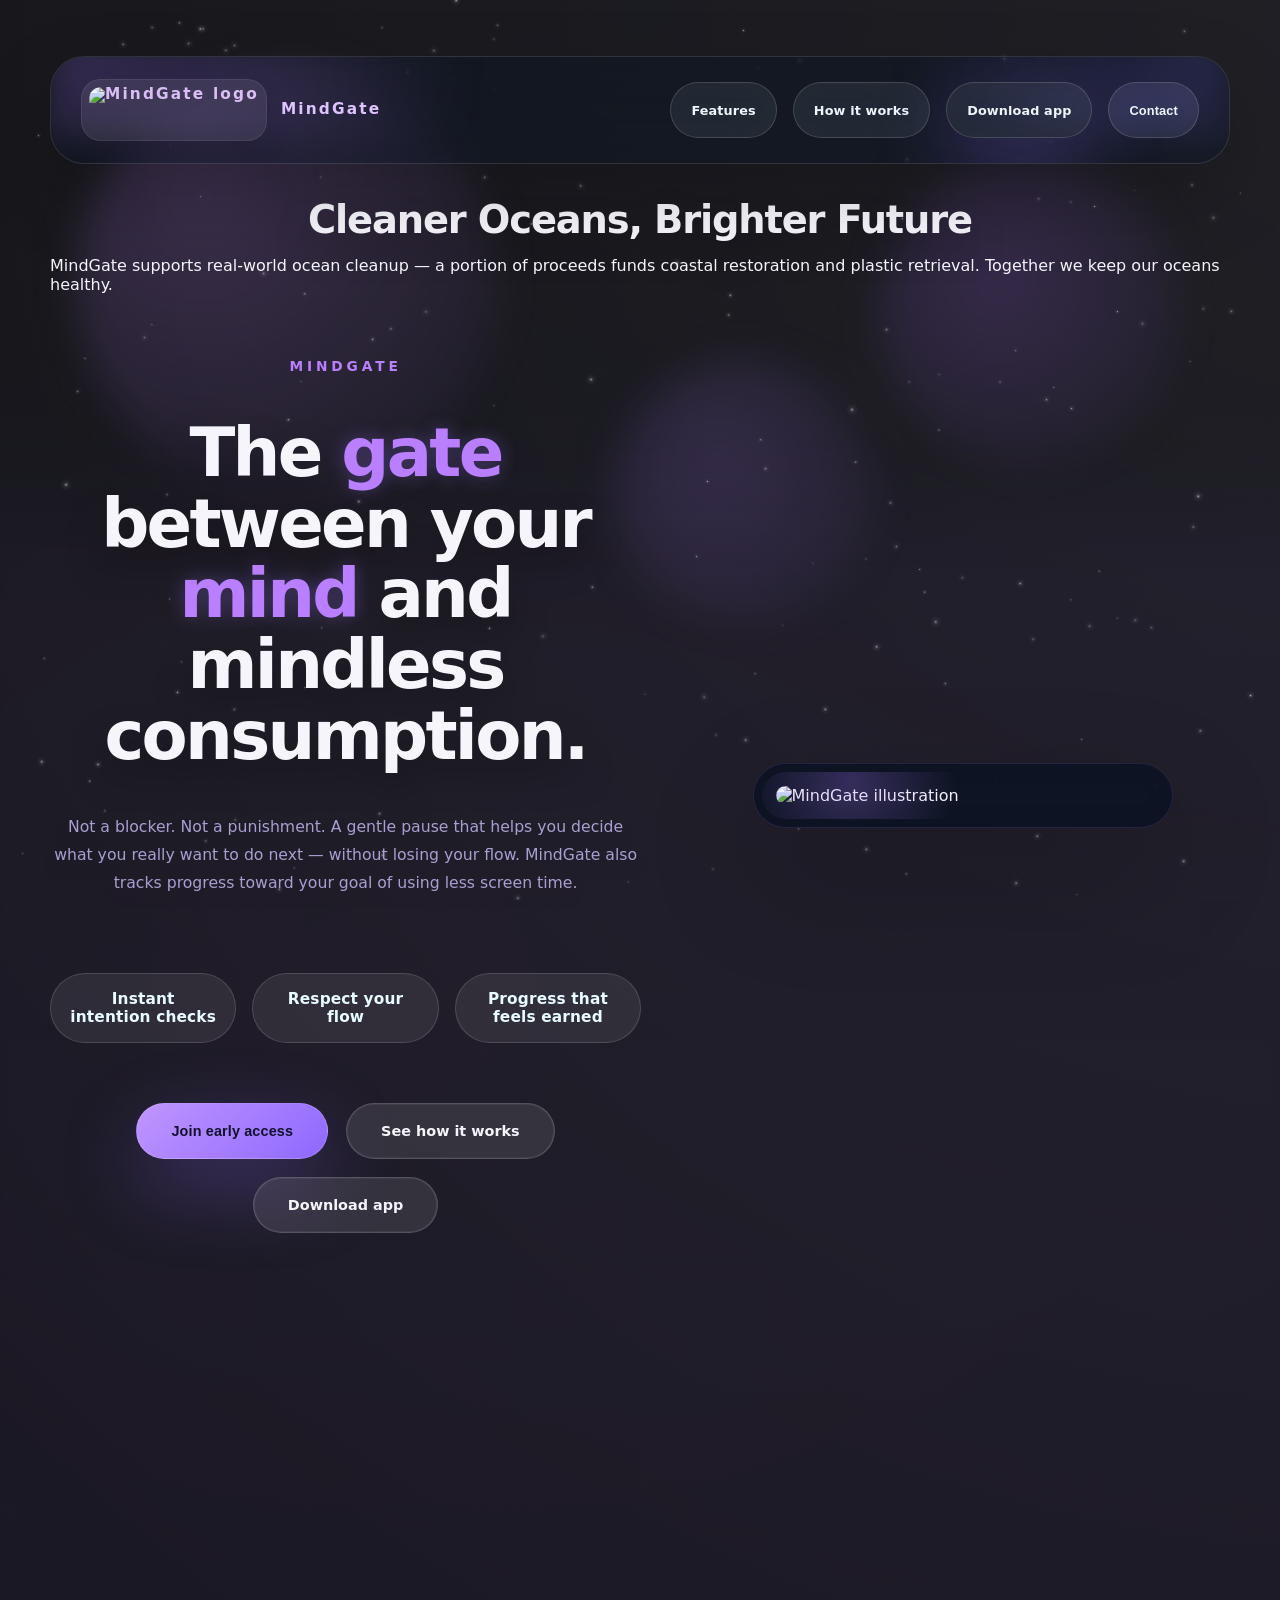
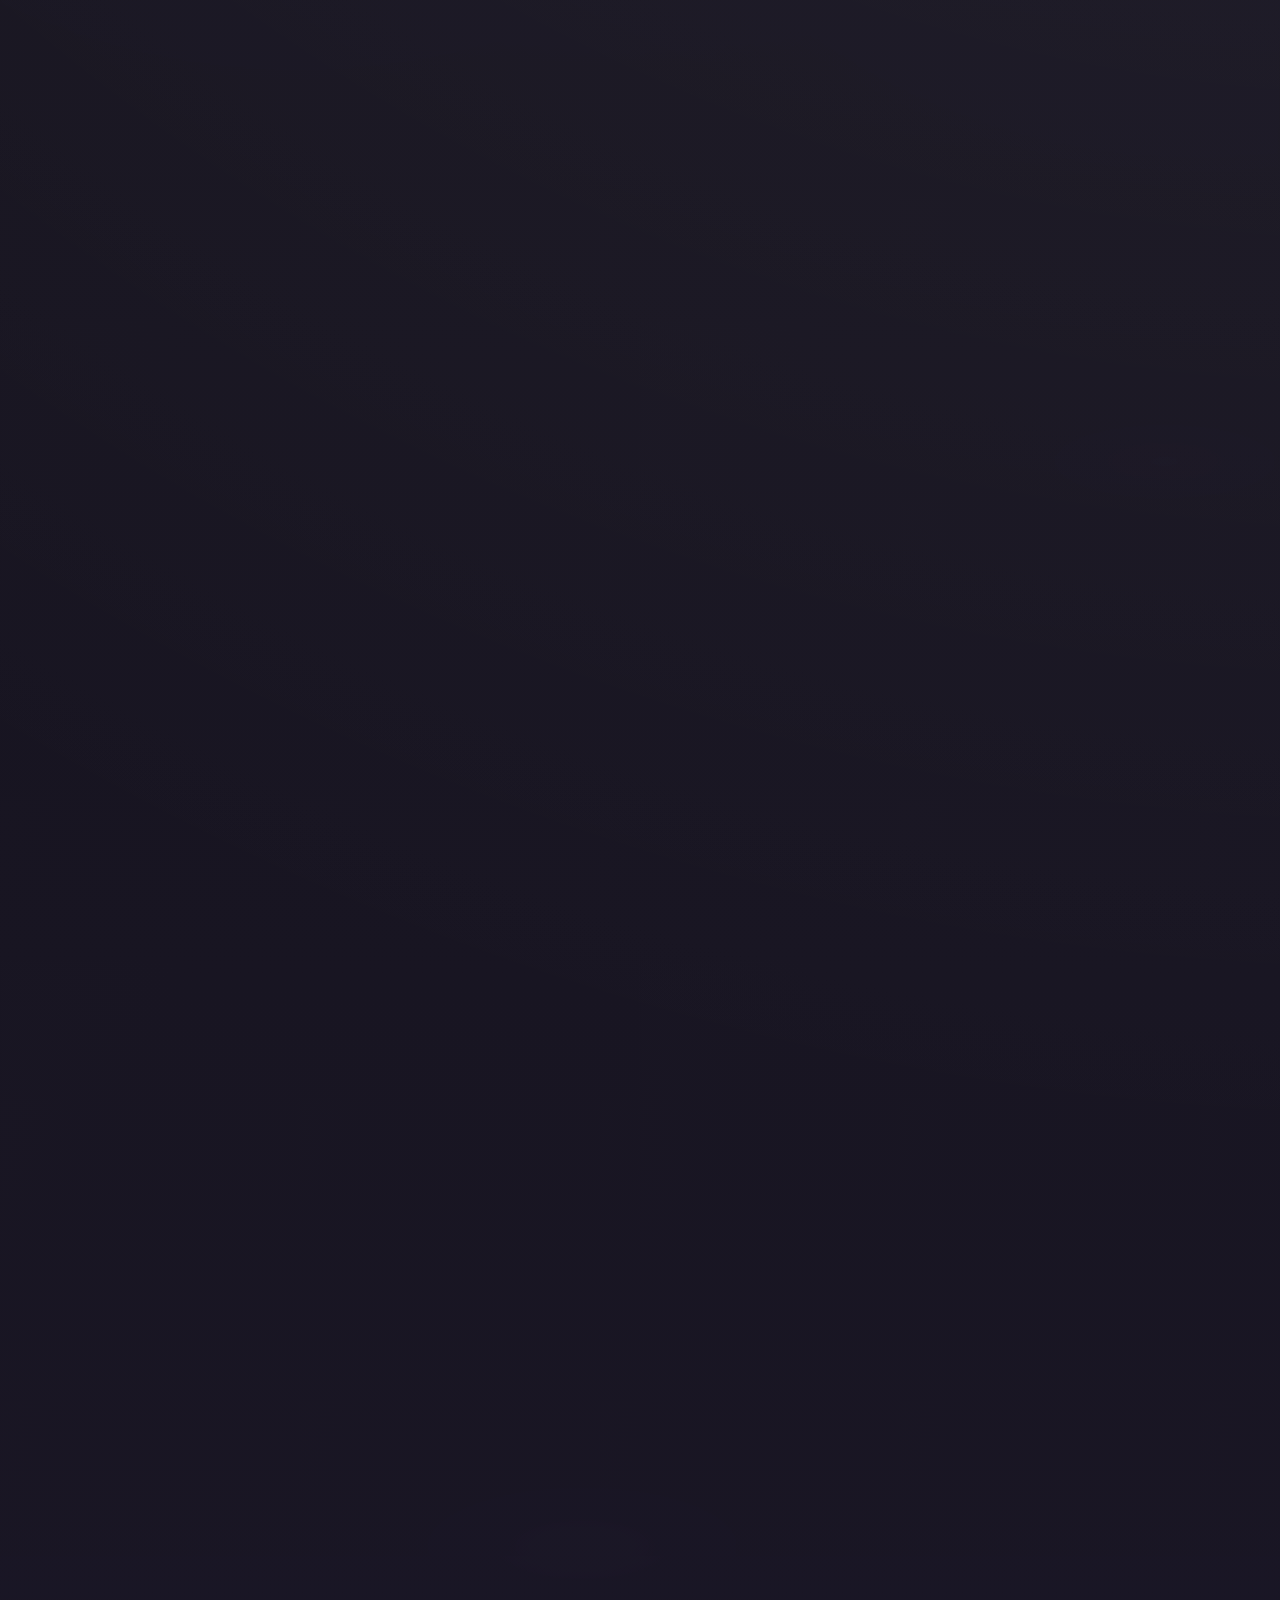
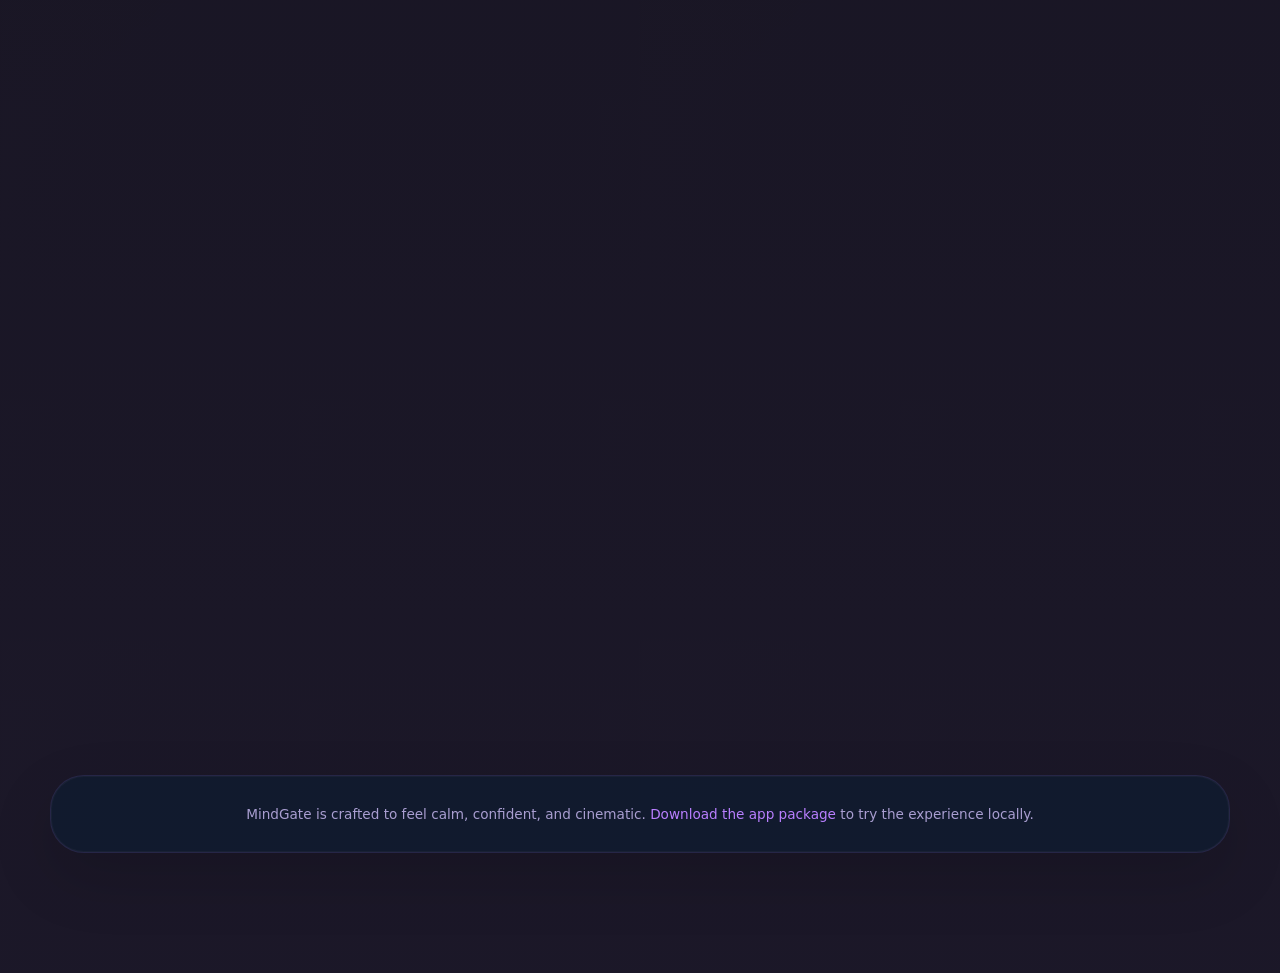
==== commit 7e57b6a4: "Updated website" ====
--- a/MindGate/index.html
+++ b/MindGate/index.html
@@ -22,7 +22,8 @@
           <img src="logo.svg" alt="MindGate logo" class="logo-img" />
           <span>MindGate</span>
         </div>
-        <div class="nav-links">
+        <button class="mobile-menu-toggle" id="mobile-menu-toggle" aria-label="Open navigation">☰</button>
+        <div class="nav-links" id="nav-links">
           <a href="#features">Features</a>
           <a href="#how-it-works">How it works</a>
           <a href="MindGate-app.zip" download class="button button-primary">Download app</a>
--- a/MindGate/styles.css
+++ b/MindGate/styles.css
@@ -1,15 +1,15 @@
 :root {
   color-scheme: dark;
-  --bg-start: #03364f;
-  --bg-mid: #026d8d;
-  --bg-end: #00afc8;
-  --surface: rgba(8, 23, 38, 0.88);
-  --surface-strong: rgba(5, 18, 32, 0.98);
-  --text: #edf6fb;
-  --muted: #b7d8e6;
-  --accent: #7df2ff;
-  --accent-strong: #e6fffe;
-  --shadow: 0 40px 120px rgba(0, 0, 0, 0.18);
+  --bg-start: #02030b;
+  --bg-mid: #080912;
+  --bg-end: #12111f;
+  --surface: rgba(5, 5, 10, 0.94);
+  --surface-strong: rgba(2, 2, 7, 0.98);
+  --text: #f5f5fb;
+  --muted: #a99ed1;
+  --accent: #b97fff;
+  --accent-strong: #dec3ff;
+  --shadow: 0 40px 120px rgba(0, 0, 0, 0.30);
   font-family: Inter, system-ui, -apple-system, BlinkMacSystemFont, Segoe UI, sans-serif;
 }
 
@@ -21,7 +21,7 @@
   min-height: 100%;
   margin: 0;
   padding: 0;
-  background: radial-gradient(circle at top, rgba(58, 190, 255, 0.18), transparent 35%),
+  background: radial-gradient(circle at top, rgba(120, 80, 190, 0.14), transparent 40%),
     linear-gradient(180deg, var(--bg-start) 0%, var(--bg-mid) 45%, var(--bg-end) 100%);
   color: var(--text);
 }
@@ -38,8 +38,8 @@
   inset: 0;
   pointer-events: none;
   z-index: 0;
-  background: radial-gradient(circle at top, rgba(255, 255, 255, 0.08), transparent 24%),
-    radial-gradient(circle at 80% 8%, rgba(116, 232, 255, 0.10), transparent 18%);
+  background: radial-gradient(circle at top, rgba(255, 255, 255, 0.05), transparent 18%),
+    radial-gradient(circle at 80% 8%, rgba(156, 108, 255, 0.08), transparent 20%);
 }
 
 ::-webkit-scrollbar {
@@ -51,7 +51,7 @@
 }
 
 ::-webkit-scrollbar-thumb {
-  background: rgba(104, 232, 255, 0.22);
+  background: rgba(156, 118, 255, 0.22);
   border-radius: 999px;
   border: 2px solid transparent;
   background-clip: padding-box;
@@ -71,10 +71,10 @@
   z-index: -1;
   pointer-events: none;
   background-image:
-    radial-gradient(circle at 18% 18%, rgba(128, 245, 255, 0.55), transparent 18%),
-    radial-gradient(circle at 72% 20%, rgba(90, 234, 255, 0.44), transparent 20%),
-    radial-gradient(ellipse 420px 160px at 35% 58%, rgba(74, 215, 255, 0.36), transparent 38%),
-    radial-gradient(ellipse 420px 140px at 70% 38%, rgba(60, 200, 255, 0.3), transparent 34%);
+    radial-gradient(circle at 18% 18%, rgba(180, 130, 255, 0.38), transparent 18%),
+    radial-gradient(circle at 72% 20%, rgba(132, 130, 255, 0.26), transparent 20%),
+    radial-gradient(ellipse 420px 160px at 35% 58%, rgba(125, 110, 255, 0.20), transparent 38%),
+    radial-gradient(ellipse 420px 140px at 70% 38%, rgba(190, 125, 255, 0.18), transparent 34%);
   background-repeat: no-repeat;
   background-size: 130% 130%;
   opacity: 1;
@@ -122,9 +122,9 @@
   opacity: 0.24;
   mix-blend-mode: screen;
 }
-.orb--1 { width: 420px; height: 420px; left: 6%; top: 8%; background: radial-gradient(circle at 30% 30%, rgba(120,220,255,0.9), rgba(10,80,110,0.12)); animation: orb-drift-1 18s ease-in-out infinite; }
-.orb--2 { width: 300px; height: 300px; right: 8%; top: 18%; background: radial-gradient(circle at 40% 40%, rgba(70,200,255,0.85), rgba(6,40,66,0.08)); animation: orb-drift-2 22s ease-in-out infinite; }
-.orb--3 { width: 260px; height: 260px; left: 48%; top: 40%; background: radial-gradient(circle at 40% 40%, rgba(180,245,255,0.72), rgba(12,70,100,0.06)); animation: orb-drift-3 26s ease-in-out infinite; }
+.orb--1 { width: 420px; height: 420px; left: 6%; top: 8%; background: radial-gradient(circle at 30% 30%, rgba(190,130,255,0.85), rgba(15,10,30,0.12)); animation: orb-drift-1 18s ease-in-out infinite; }
+.orb--2 { width: 300px; height: 300px; right: 8%; top: 18%; background: radial-gradient(circle at 40% 40%, rgba(165,100,255,0.75), rgba(10,10,22,0.08)); animation: orb-drift-2 22s ease-in-out infinite; }
+.orb--3 { width: 260px; height: 260px; left: 48%; top: 40%; background: radial-gradient(circle at 40% 40%, rgba(170,120,255,0.72), rgba(12,10,28,0.06)); animation: orb-drift-3 26s ease-in-out infinite; }
 
 @keyframes orb-drift-1 { 0% { transform: translateY(0) translateX(0); } 50% { transform: translateY(18px) translateX(10px) } 100% { transform: translateY(0) translateX(0); } }
 @keyframes orb-drift-2 { 0% { transform: translateY(0) translateX(0); } 50% { transform: translateY(-14px) translateX(-8px) } 100% { transform: translateY(0) translateX(0); } }
@@ -141,8 +141,8 @@
   z-index: 0;
   pointer-events: none;
   overflow: hidden;
-  background: radial-gradient(circle at top, rgba(255, 255, 255, 0.12), transparent 28%),
-    linear-gradient(180deg, rgba(2, 57, 86, 0.95), rgba(2, 109, 141, 0.92), rgba(0, 175, 200, 0.8));
+  background: radial-gradient(circle at top, rgba(255, 255, 255, 0.08), transparent 30%),
+    linear-gradient(180deg, rgba(8, 8, 14, 0.98), rgba(18, 16, 30, 0.95), rgba(32, 26, 62, 0.9));
   background-size: 220% 220%, 220% 220%;
   animation: wave-ripple 38s ease-in-out infinite;
 }
@@ -169,9 +169,9 @@
   right: 0;
   bottom: -24%;
   height: 420px;
-  background: radial-gradient(circle at 18% 18%, rgba(116, 232, 255, 0.24), transparent 22%),
-    radial-gradient(circle at 82% 16%, rgba(17, 172, 219, 0.18), transparent 24%),
-    linear-gradient(180deg, rgba(3, 64, 97, 0.34), rgba(9, 100, 122, 0.22));
+  background: radial-gradient(circle at 18% 18%, rgba(165, 120, 255, 0.24), transparent 22%),
+    radial-gradient(circle at 82% 16%, rgba(170, 120, 255, 0.18), transparent 24%),
+    linear-gradient(180deg, rgba(15, 15, 34, 0.34), rgba(30, 26, 70, 0.22));
   border-radius: 0 0 40% 40% / 0 0 100% 100%;
   opacity: 0.95;
   pointer-events: none;
@@ -182,8 +182,8 @@
 
 .wave-section {
   position: relative;
-  margin: 44px 0 56px;
-  padding: 42px 0 38px;
+  margin: clamp(32px, 5vw, 44px) 0 clamp(40px, 6vw, 56px);
+  padding: clamp(32px, 5vw, 42px) 0 clamp(28px, 5vw, 38px);
   border-radius: 40px;
   overflow: hidden;
   background: rgba(6, 28, 49, 0.18);
@@ -192,38 +192,38 @@
 }
 
 .how-it-works {
-  margin: 86px 0 72px;
+  margin: clamp(60px, 10vw, 86px) 0 clamp(48px, 8vw, 72px);
 }
 
 .how-header {
   max-width: 640px;
-  margin: 0 auto 48px;
+  margin: 0 auto clamp(32px, 5vw, 48px);
   text-align: center;
 }
 
 .how-header h2 {
   font-size: clamp(2rem, 3.2vw, 2.9rem);
-  margin: 12px 0 0;
+  margin: clamp(8px, 1.5vw, 12px) 0 0;
   letter-spacing: -0.03em;
 }
 
 .how-header p {
-  margin-top: 14px;
+  margin-top: clamp(10px, 2vw, 14px);
   color: var(--muted);
-  font-size: 1rem;
+  font-size: clamp(0.9rem, 1vw, 1rem);
 }
 
 .how-steps {
   display: grid;
-  grid-template-columns: repeat(4, minmax(0, 1fr));
-  gap: 24px;
+  grid-template-columns: repeat(auto-fit, minmax(200px, 1fr));
+  gap: clamp(18px, 3vw, 24px);
 }
 
 .step {
   background: rgba(255, 255, 255, 0.06);
   border: 1px solid rgba(255, 255, 255, 0.1);
   border-radius: 28px;
-  padding: 32px 24px;
+  padding: clamp(24px, 3vw, 32px) clamp(18px, 3vw, 24px);
   box-shadow: inset 0 0 0 1px rgba(255,255,255,0.02);
 }
 
@@ -231,27 +231,27 @@
   display: flex;
   align-items: center;
   justify-content: center;
-  width: 48px;
-  height: 48px;
-  background: linear-gradient(135deg, rgba(116, 232, 255, 0.22), rgba(94, 232, 255, 0.12));
-  border: 1.5px solid rgba(116, 232, 255, 0.4);
+  width: clamp(40px, 8vw, 48px);
+  height: clamp(40px, 8vw, 48px);
+  background: linear-gradient(135deg, rgba(190, 125, 255, 0.22), rgba(120, 105, 255, 0.12));
+  border: 1.5px solid rgba(190, 125, 255, 0.35);
   border-radius: 50%;
-  font-size: 1.4rem;
+  font-size: clamp(1.1rem, 1.5vw, 1.4rem);
   font-weight: 700;
   color: var(--accent);
-  margin-bottom: 16px;
+  margin-bottom: clamp(12px, 2vw, 16px);
 }
 
 .step h3 {
-  font-size: 1.15rem;
-  margin: 0 0 10px;
+  font-size: clamp(1rem, 1.2vw, 1.15rem);
+  margin: 0 0 clamp(8px, 1.5vw, 10px);
   color: #e8fbff;
 }
 
 .step p {
   margin: 0;
   color: var(--muted);
-  font-size: 0.95rem;
+  font-size: clamp(0.9rem, 1vw, 0.95rem);
   line-height: 1.6;
 }
 
@@ -293,7 +293,7 @@
 
 .wave-background::after {
   top: 12%;
-  background: rgba(141, 236, 255, 0.12);
+  background: rgba(170, 120, 255, 0.12);
   filter: blur(52px);
   opacity: 0.28;
   animation: drift 18s ease-in-out infinite reverse;
@@ -319,35 +319,46 @@
 .hero {
   display: grid;
   grid-template-columns: minmax(0, 1.05fr) minmax(340px, 0.95fr);
-  gap: 54px;
+  gap: clamp(32px, 6vw, 54px);
   align-items: center;
-  min-height: calc(100vh - 98px);
-  padding: 48px 0 72px;
+  min-height: clamp(60vh, calc(100vh - 98px), calc(100vh - 98px));
+  padding: clamp(32px, 6vw, 48px) 0 clamp(48px, 8vw, 72px);
 }
 
 .hero-copy {
-  max-width: 680px;
+  max-width: min(100%, 680px);
   display: grid;
-  gap: 28px;
-  text-align: left;
+  gap: clamp(18px, 3vw, 26px);
+  text-align: center;
+  margin: 0 auto;
 }
 
 .hero-visual {
   display: flex;
   align-items: center;
   justify-content: center;
+  width: 100%;
 }
 
 .hero-visual-card {
-  width: min(100%, 460px);
-  padding: 24px;
+  width: min(100%, clamp(280px, 78vw, 420px));
+  max-width: 420px;
+  padding: clamp(14px, 2.5vw, 22px);
   border-radius: 48px;
   background: rgba(8, 18, 34, 0.75);
-  border: 1px solid rgba(92, 218, 255, 0.16);
+  border: 1px solid rgba(180, 120, 255, 0.14);
   box-shadow: 0 46px 120px rgba(0, 0, 0, 0.24);
   backdrop-filter: blur(24px);
   position: relative;
   overflow: hidden;
+}
+
+.hero-visual-card img {
+  width: 100%;
+  height: auto;
+  display: block;
+  border-radius: 32px;
+  box-shadow: 0 32px 100px rgba(0, 0, 0, 0.22);
 }
 
 .hero-visual-card::before {
@@ -355,7 +366,7 @@
   position: absolute;
   inset: 8px;
   border-radius: 42px;
-  background: radial-gradient(circle at 22% 20%, rgba(104, 238, 255, 0.12), transparent 34%);
+  background: radial-gradient(circle at 22% 20%, rgba(170, 120, 255, 0.26), transparent 34%);
   pointer-events: none;
 }
 
@@ -369,10 +380,16 @@
 @media (max-width: 920px) {
   .hero {
     grid-template-columns: 1fr;
+    padding-bottom: clamp(36px, 6vw, 56px);
+  }
+
+  .hero-copy {
+    max-width: 92vw;
   }
 
   .hero-visual-card {
     margin: 0 auto;
+    width: min(100%, 86vw);
   }
 }
 
@@ -380,9 +397,9 @@
   display: grid;
   justify-items: center;
   text-align: center;
-  gap: 28px;
-  margin-top: 72px;
-  padding-bottom: 16px;
+  gap: clamp(20px, 3vw, 28px);
+  margin-top: clamp(48px, 8vw, 72px);
+  padding-bottom: clamp(12px, 2vw, 16px);
 }
 
 .feature-showcase .section-header {
@@ -402,16 +419,16 @@
   transform: translateX(-50%);
   width: 120px;
   height: 2px;
-  background: linear-gradient(90deg, rgba(104, 242, 255, 0.9), rgba(119, 199, 255, 0.2));
+  background: linear-gradient(90deg, rgba(190, 125, 255, 0.9), rgba(170, 110, 255, 0.2));
   border-radius: 999px;
 }
 
 .content-wrap {
   position: relative;
   z-index: 3;
-  width: min(1180px, calc(100% - 48px));
+  width: min(1180px, calc(100% - clamp(24px, 4vw, 48px)));
   margin: 0 auto;
-  padding: 56px 0 120px;
+  padding: clamp(32px, 6vw, 56px) 0 clamp(72px, 12vw, 120px);
 }
 
 .eyebrow,
@@ -433,15 +450,26 @@
 }
 
 h1 {
-  font-size: clamp(3.4rem, 5vw, 5.4rem);
-  max-width: 12ch;
+  font-size: clamp(2.4rem, 6vw, 4.2rem);
+  max-width: min(90vw, 60ch);
   letter-spacing: -0.04em;
+  overflow-wrap: break-word;
+}
+
+h2 {
+  font-size: clamp(1.6rem, 3vw, 2.4rem);
+  letter-spacing: -0.03em;
+  overflow-wrap: break-word;
+}
+
+h3 {
+  font-size: clamp(1.1rem, 1.8vw, 1.4rem);
 }
 
 .hero-highlight {
-  color: #7be7ff;
+  color: var(--accent);
   font-weight: 800;
-  text-shadow: 0 0 18px rgba(123, 231, 255, 0.32);
+  text-shadow: 0 0 18px rgba(160, 120, 255, 0.32);
 }
 
 h1,
@@ -467,15 +495,15 @@
 }
 
 .hero-description {
-  max-width: 44rem;
-  font-size: clamp(1.05rem, 1vw + 0.12rem, 1.32rem);
+  max-width: min(44rem, 90vw);
+  font-size: clamp(0.98rem, 1vw + 0.08rem, 1.2rem);
 }
 
 .hero-notes {
   display: grid;
-  grid-template-columns: repeat(3, minmax(180px, 1fr));
-  gap: 16px;
-  margin: 34px 0 0;
+  grid-template-columns: repeat(auto-fit, minmax(140px, 1fr));
+  gap: clamp(12px, 2vw, 16px);
+  margin: clamp(24px, 4vw, 34px) 0 0;
 }
 
 .hero-notes span {
@@ -498,23 +526,24 @@
   display: flex;
   justify-content: space-between;
   align-items: center;
-  padding: 22px 30px;
-  gap: 24px;
-  margin: 0 0 36px;
+  padding: clamp(16px, 3vw, 22px) clamp(18px, 3vw, 30px);
+  gap: clamp(16px, 3vw, 24px);
+  margin: 0 0 clamp(24px, 4vw, 36px);
   background: rgba(6, 20, 36, 0.36);
   border: 1px solid rgba(255, 255, 255, 0.12);
   border-radius: 34px;
   backdrop-filter: blur(24px);
   box-shadow: 0 32px 80px rgba(0, 0, 0, 0.18);
   overflow: hidden;
+  flex-wrap: wrap;
 }
 
 .site-nav::before {
   content: "";
   position: absolute;
   inset: -18% 0 25%;
-  background: radial-gradient(circle at top left, rgba(123, 231, 255, 0.22), transparent 36%),
-    radial-gradient(circle at top right, rgba(33, 150, 198, 0.18), transparent 28%);
+  background: radial-gradient(circle at top left, rgba(180, 120, 255, 0.24), transparent 36%),
+    radial-gradient(circle at top right, rgba(125, 100, 255, 0.18), transparent 28%);
   filter: blur(18px);
   pointer-events: none;
   z-index: 0;
@@ -530,8 +559,8 @@
 .nav-logo {
   display: inline-flex;
   align-items: center;
-  gap: 14px;
-  font-size: 1.16rem;
+  gap: clamp(8px, 1.5vw, 14px);
+  font-size: clamp(0.9rem, 1.2vw, 1.16rem);
   font-weight: 700;
   color: var(--accent-strong);
   text-decoration: none;
@@ -542,12 +571,33 @@
 
 .nav-links {
   display: flex;
-  gap: 16px;
+  gap: clamp(12px, 2vw, 16px);
   flex-wrap: wrap;
+  justify-content: flex-end;
+}
+
+.mobile-menu-toggle {
+  display: none;
+  align-items: center;
+  justify-content: center;
+  background: rgba(255, 255, 255, 0.08);
+  border: 1px solid rgba(255, 255, 255, 0.16);
+  color: var(--text);
+  padding: clamp(10px, 2vw, 12px);
+  border-radius: 999px;
+  font-size: 1.25rem;
+  cursor: pointer;
+  transition: transform 0.2s ease, background-color 0.2s ease;
+  z-index: 31;
+}
+
+.mobile-menu-toggle:hover {
+  background: rgba(255, 255, 255, 0.14);
+  transform: translateY(-1px);
 }
 
 .logo-img {
-  height: 62px;
+  height: clamp(44px, 7vw, 62px);
   width: auto;
   display: inline-block;
   opacity: 0.95;
@@ -555,7 +605,7 @@
   filter: brightness(1.02) saturate(1.08);
   background: rgba(255, 255, 255, 0.08);
   border-radius: 20px;
-  padding: 8px;
+  padding: clamp(4px, 1vw, 8px);
   box-shadow: inset 0 0 0 1px rgba(255,255,255,0.08), 0 10px 24px rgba(0, 0, 0, 0.14);
 }
 
@@ -565,7 +615,7 @@
   display: inline-flex;
   align-items: center;
   justify-content: center;
-  padding: 12px 20px;
+  padding: clamp(8px, 1.5vw, 12px) clamp(14px, 2vw, 20px);
   border-radius: 999px;
   background: rgba(255, 255, 255, 0.08);
   border: 1px solid rgba(255, 255, 255, 0.15);
@@ -573,6 +623,7 @@
   text-decoration: none;
   font-weight: 600;
   letter-spacing: 0.01em;
+  font-size: clamp(0.8rem, 0.9vw, 0.95rem);
   transition: transform 0.2s ease, background-color 0.2s ease, border-color 0.2s ease, color 0.2s ease;
   cursor: pointer;
   backdrop-filter: blur(14px);
@@ -606,28 +657,30 @@
   background: rgba(8, 32, 52, 0.96);
   border: 1px solid rgba(255, 255, 255, 0.14);
   border-radius: 36px;
-  padding: 40px;
-  max-width: 420px;
-  width: 90%;
+  padding: clamp(28px, 4vw, 40px);
+  max-width: clamp(280px, 90vw, 420px);
+  width: 100%;
   position: relative;
   box-shadow: 0 40px 120px rgba(0, 0, 0, 0.4);
 }
 
 .modal-close {
   position: absolute;
-  top: 16px;
-  right: 16px;
+  top: clamp(12px, 2vw, 16px);
+  right: clamp(12px, 2vw, 16px);
   background: none;
   border: none;
-  font-size: 2rem;
+  font-size: clamp(1.6rem, 3vw, 2rem);
   color: var(--muted);
   cursor: pointer;
-  width: 44px;
-  height: 44px;
+  width: clamp(40px, 8vw, 44px);
+  height: clamp(40px, 8vw, 44px);
   display: flex;
   align-items: center;
   justify-content: center;
   transition: color 0.2s ease;
+  min-width: 44px;
+  min-height: 44px;
 }
 
 .modal-close:hover {
@@ -635,26 +688,27 @@
 }
 
 .modal-content h2 {
-  margin: 0 0 12px;
-  font-size: 1.8rem;
+  margin: 0 0 clamp(8px, 1.5vw, 12px);
+  font-size: clamp(1.5rem, 3.5vw, 1.8rem);
   letter-spacing: -0.03em;
   color: #e8fbff;
 }
 
 .modal-content > p {
-  margin: 0 0 28px;
+  margin: 0 0 clamp(18px, 3vw, 28px);
   color: var(--muted);
   line-height: 1.6;
+  font-size: clamp(0.9rem, 1vw, 1rem);
 }
 
 .contact-info {
   display: flex;
   flex-direction: column;
-  gap: 20px;
+  gap: clamp(16px, 2vw, 20px);
 }
 
 .contact-item {
-  padding: 16px;
+  padding: clamp(12px, 2vw, 16px);
   background: rgba(255, 255, 255, 0.05);
   border: 1px solid rgba(255, 255, 255, 0.1);
   border-radius: 16px;
@@ -685,23 +739,22 @@
 .hero-actions {
   display: flex;
   flex-wrap: wrap;
-  gap: 18px;
-  margin-top: 34px;
-}
-
-.hero-actions {
+  gap: clamp(12px, 2vw, 18px);
+  margin-top: clamp(24px, 4vw, 34px);
   justify-content: center;
+  width: 100%;
 }
 
 .button {
   display: inline-flex;
   align-items: center;
   justify-content: center;
-  min-height: 56px;
-  padding: 0 34px;
+  min-height: clamp(44px, 8vw, 56px);
+  padding: 0 clamp(24px, 4vw, 34px);
   border-radius: 999px;
   font-weight: 700;
   text-decoration: none;
+  font-size: clamp(0.9rem, 1vw, 1rem);
   transition: transform 0.22s ease, box-shadow 0.22s ease, background-color 0.22s ease, color 0.22s ease;
 }
 
@@ -710,9 +763,9 @@
 }
 
 .button-primary {
-  background: linear-gradient(135deg, #7ff8ff, #32d3bb);
-  color: #04292f;
-  box-shadow: 0 28px 80px rgba(34, 197, 226, 0.28);
+  background: linear-gradient(135deg, #c095ff, #8e68ff);
+  color: #12112c;
+  box-shadow: 0 28px 80px rgba(140, 105, 255, 0.32);
 }
 
 .button-secondary {
@@ -730,28 +783,28 @@
 }
 
 .phone-card {
-  width: min(100%, 520px);
-  background: radial-gradient(circle at top, rgba(23, 56, 96, 0.98), rgba(8, 18, 35, 0.92));
-  border: 1px solid rgba(255, 255, 255, 0.14);
+  width: min(100%, clamp(320px, 90vw, 520px));
+  background: radial-gradient(circle at top, rgba(10, 10, 16, 0.98), rgba(2, 2, 8, 0.92));
+  border: 1px solid rgba(255, 255, 255, 0.12);
   border-radius: 44px;
   backdrop-filter: blur(22px);
   box-shadow: 0 44px 120px rgba(0, 0, 0, 0.26);
-  padding: 28px;
+  padding: clamp(20px, 3vw, 28px);
 }
 
 .phone-screen {
   background: linear-gradient(180deg, rgba(7, 18, 34, 0.98), rgba(12, 28, 46, 0.96));
   border-radius: 40px;
   border: 1px solid rgba(255, 255, 255, 0.12);
-  padding: 32px;
+  padding: clamp(20px, 3vw, 32px);
 }
 
 .status-bar {
   display: flex;
   justify-content: space-between;
   color: var(--muted);
-  font-size: 0.9rem;
-  margin-bottom: 26px;
+  font-size: clamp(0.8rem, 1vw, 0.9rem);
+  margin-bottom: clamp(18px, 3vw, 26px);
 }
 
 .screen-content {
@@ -759,20 +812,20 @@
 }
 
 .screen-content h2 {
-  font-size: 2rem;
+  font-size: clamp(1.5rem, 3vw, 2rem);
   letter-spacing: -0.03em;
-  margin-bottom: 14px;
+  margin-bottom: clamp(10px, 2vw, 14px);
 }
 
 .metric-row {
   display: grid;
-  grid-template-columns: repeat(2, minmax(0, 1fr));
-  gap: 14px;
-  margin-top: 32px;
+  grid-template-columns: repeat(auto-fit, minmax(120px, 1fr));
+  gap: clamp(10px, 2vw, 14px);
+  margin-top: clamp(20px, 3vw, 32px);
 }
 
 .metric-row > div {
-  padding: 18px 16px;
+  padding: clamp(14px, 2vw, 18px) clamp(12px, 2vw, 16px);
   background: rgba(255, 255, 255, 0.05);
   border: 1px solid rgba(255, 255, 255, 0.08);
   border-radius: 24px;
@@ -780,18 +833,18 @@
 
 .metric-value {
   display: block;
-  font-size: 1.5rem;
+  font-size: clamp(1.2rem, 2vw, 1.5rem);
   font-weight: 700;
   color: var(--accent);
 }
 
 .metric-label {
   color: var(--muted);
-  font-size: 0.95rem;
+  font-size: clamp(0.8rem, 1vw, 0.95rem);
 }
 
 .section {
-  margin-top: 92px;
+  margin-top: clamp(60px, 10vw, 92px);
 }
 
 .section-header h2 {
@@ -807,8 +860,8 @@
 
 .section-stats {
   display: grid;
-  grid-template-columns: minmax(0, 1.2fr) minmax(320px, 0.8fr);
-  gap: 48px;
+  grid-template-columns: minmax(0, 1.2fr) minmax(280px, 0.8fr);
+  gap: clamp(36px, 6vw, 48px);
   align-items: center;
   position: relative;
 }
@@ -816,9 +869,9 @@
 .feature-card,
 .stat-card {
   background: linear-gradient(180deg, rgba(9, 20, 42, 0.90), rgba(14, 32, 56, 0.70));
-  border: 1px solid rgba(88, 215, 255, 0.14);
+  border: 1px solid rgba(190, 125, 255, 0.12);
   border-radius: 36px;
-  padding: 34px;
+  padding: clamp(24px, 4vw, 34px);
   box-shadow: 0 34px 96px rgba(0, 0, 0, 0.22), inset 0 0 0 1px rgba(255, 255, 255, 0.04);
 }
 
@@ -830,12 +883,12 @@
 .feature-grid,
 .stat-grid {
   display: grid;
-  gap: 24px;
-  margin-top: 28px;
+  gap: clamp(18px, 3vw, 24px);
+  margin-top: clamp(20px, 3vw, 28px);
 }
 
 .feature-grid {
-  grid-template-columns: repeat(3, minmax(0, 1fr));
+  grid-template-columns: repeat(auto-fit, minmax(250px, 1fr));
 }
 
 .feature-card h3,
@@ -844,12 +897,12 @@
 }
 
 .feature-card h3 {
-  font-size: 1.35rem;
-  margin-bottom: 12px;
+  font-size: clamp(1.15rem, 1.8vw, 1.35rem);
+  margin-bottom: clamp(8px, 1.5vw, 12px);
 }
 
 .stat-grid {
-  grid-template-columns: repeat(3, minmax(0, 1fr));
+  grid-template-columns: repeat(auto-fit, minmax(180px, 1fr));
 }
 
 .stat-grid {
@@ -858,7 +911,7 @@
 
 .stats-copy {
   display: grid;
-  gap: 24px;
+  gap: clamp(18px, 3vw, 24px);
 }
 
 .stats-copy {
@@ -867,9 +920,10 @@
 }
 
 .stats-copy p {
-  margin-top: 18px;
+  margin-top: clamp(12px, 2vw, 18px);
   max-width: 36rem;
   color: var(--muted);
+  font-size: clamp(0.9rem, 1vw, 1rem);
 }
 
 .stats-copy h2 {
@@ -924,7 +978,7 @@
 
 .stats-left {
   display: grid;
-  gap: 28px;
+  gap: clamp(20px, 3vw, 28px);
 }
 
 .stats-right {
@@ -942,7 +996,7 @@
   margin: auto;
   width: 420px;
   height: 420px;
-  background: radial-gradient(circle at center, rgba(142, 232, 255, 0.32), rgba(14, 96, 132, 0.04) 45%, transparent 74%);
+  background: radial-gradient(circle at center, rgba(180, 120, 255, 0.22), rgba(40, 20, 70, 0.04) 45%, transparent 74%);
   filter: blur(16px);
   z-index: 0;
 }
@@ -966,8 +1020,8 @@
 }
 
 .survey-panel {
-  margin-top: 30px;
-  padding: 30px;
+  margin-top: clamp(20px, 3vw, 30px);
+  padding: clamp(24px, 4vw, 30px);
   background: rgba(10, 34, 57, 0.16);
   border: 1px solid rgba(255,255,255,0.12);
   border-radius: 32px;
@@ -1017,28 +1071,28 @@
 
 .survey-grid {
   display: grid;
-  gap: 20px;
-  margin-top: 22px;
-  grid-template-columns: repeat(3, minmax(0, 1fr));
+  gap: clamp(18px, 3vw, 20px);
+  margin-top: clamp(16px, 3vw, 22px);
+  grid-template-columns: repeat(auto-fit, minmax(200px, 1fr));
 }
 
 .stat-card span {
   display: block;
-  font-size: 2.5rem;
+  font-size: clamp(2rem, 4vw, 2.5rem);
   font-weight: 700;
   color: var(--accent);
 }
 
 .stat-card p {
-  margin-top: 10px;
+  margin-top: clamp(8px, 1vw, 10px);
 }
 
 .site-footer {
-  margin-top: 64px;
-  padding: 30px 32px;
+  margin-top: clamp(48px, 8vw, 64px);
+  padding: clamp(24px, 4vw, 30px) clamp(24px, 4vw, 32px);
   text-align: center;
   background: rgba(14, 28, 49, 0.72);
-  border: 1px solid rgba(112, 208, 255, 0.12);
+  border: 1px solid rgba(190, 125, 255, 0.12);
   border-radius: 34px;
   box-shadow: 0 24px 64px rgba(0, 0, 0, 0.14), inset 0 0 0 1px rgba(255,255,255,0.03);
   display: block;
@@ -1047,7 +1101,7 @@
 .site-footer p {
   margin: 0;
   color: var(--muted);
-  font-size: 0.98rem;
+  font-size: clamp(0.85rem, 1vw, 0.98rem);
 }
 
 .site-footer a {
@@ -1063,37 +1117,215 @@
   .hero {
     grid-template-columns: 1fr;
     min-height: auto;
+    padding: clamp(32px, 6vw, 48px) 0 clamp(40px, 8vw, 72px);
   }
   .hero-copy {
     text-align: center;
   }
+  .hero-visual-card img {
+    max-width: 100%;
+    height: auto;
+    display: block;
+  }
+  .hero-copy {
+    text-align: center;
+  }
   .hero-actions {
     justify-content: center;
   }
   .feature-grid,
+  .stat-grid,
+  .survey-grid {
+    grid-template-columns: 1fr;
+  }
+  .section-stats {
+    grid-template-columns: 1fr;
+    gap: clamp(24px, 4vw, 36px);
+  }
+  .stats-right {
+    min-height: 280px;
+  }
+}
+
+@media (max-width: 768px) {
+  h1 {
+    font-size: clamp(2.2rem, 6vw, 3rem);
+  }
+  h2 {
+    font-size: clamp(1.65rem, 3vw, 2.2rem);
+  }
+  .hero-copy {
+    max-width: 92vw;
+    margin: 0 auto;
+  }
+  .hero-visual-card {
+    margin: 0 auto;
+  }
+  .hero-notes {
+    grid-template-columns: 1fr;
+  }
+  .hero-notes span {
+    font-size: clamp(0.85rem, 1vw, 0.95rem);
+  }
+  .hero-description {
+    font-size: clamp(0.95rem, 1vw + 0.05rem, 1.1rem);
+  }
+  .how-steps {
+    grid-template-columns: repeat(2, 1fr);
+  }
+  .stats-right {
+    min-height: 240px;
+  }
+  .feature-card h3 {
+    font-size: clamp(1.15rem, 2.3vw, 1.3rem);
+  }
+}
+
+@media (max-width: 640px) {
+  .content-wrap {
+    width: min(100%, calc(100% - clamp(20px, 3vw, 32px)));
+    padding-top: clamp(32px, 5vw, 48px);
+    padding-bottom: clamp(60px, 10vw, 120px);
+  }
+  .hero-actions {
+    flex-direction: column;
+    align-items: stretch;
+  }
+  .button {
+    width: 100%;
+    min-height: clamp(44px, 10vw, 52px);
+  }
+  .nav-links {
+    position: fixed;
+    top: 0;
+    right: -100%;
+    width: min(80vw, 320px);
+    height: 100vh;
+    display: flex;
+    flex-direction: column;
+    align-items: stretch;
+    justify-content: flex-start;
+    padding: 100px 18px 28px;
+    gap: 18px;
+    background: rgba(6, 18, 34, 0.95);
+    border-left: 1px solid rgba(255, 255, 255, 0.08);
+    backdrop-filter: blur(22px);
+    transition: right 0.28s ease;
+    z-index: 99;
+    overflow-y: auto;
+  }
+  .nav-links.open {
+    right: 0;
+  }
+  .nav-links a,
+  .nav-links span,
+  .nav-links .contact-btn {
+    width: 100%;
+    justify-content: center;
+    text-align: center;
+  }
+  .site-nav {
+    padding: clamp(14px, 3vw, 18px) clamp(16px, 2.5vw, 22px);
+    justify-content: space-between;
+    flex-wrap: nowrap;
+  }
+  .nav-logo {
+    order: 1;
+    width: auto;
+    justify-content: center;
+    margin-bottom: 0;
+  }
+  .mobile-menu-toggle {
+    display: inline-flex;
+  }
+  .how-steps {
+    grid-template-columns: 1fr;
+  }
+  .feature-grid {
+    grid-template-columns: 1fr;
+  }
   .stat-grid {
     grid-template-columns: 1fr;
   }
-}
-
-@media (max-width: 640px) {
-  .content-wrap {
-    width: min(100%, calc(100% - 32px));
-    padding-top: 48px;
-  }
-}
-
-@media (max-width: 640px) {
+  .modal-content {
+    max-width: calc(100% - 32px);
+  }
+  .survey-panel h3 {
+    font-size: clamp(1.2rem, 3vw, 1.5rem);
+  }
+  .status-bar {
+    font-size: clamp(0.75rem, 1vw, 0.9rem);
+  }
+  .hero-visual-card {
+    margin: 0 auto;
+  }
+}
+
+@media (max-width: 520px) {
+  h1 {
+    font-size: clamp(1.9rem, 7vw, 2.6rem);
+    max-width: 100%;
+  }
+  h2 {
+    font-size: clamp(1.4rem, 4vw, 1.9rem);
+  }
+  .hero-copy {
+    max-width: 100%;
+  }
+  .hero-description {
+    font-size: clamp(0.9rem, 2.8vw, 1rem);
+    max-width: 100%;
+  }
+  .hero-visual-card {
+    width: min(100%, 90vw);
+    padding: clamp(12px, 4vw, 18px);
+  }
   .hero-actions {
-    flex-direction: column;
+    gap: clamp(10px, 3vw, 14px);
   }
   .button {
+    font-size: clamp(0.85rem, 2.5vw, 0.95rem);
+  }
+}
+
+@media (max-width: 480px) {
+  h1 {
+    font-size: clamp(1.75rem, 8vw, 2.4rem);
+    max-width: 100%;
+  }
+  h2 {
+    font-size: clamp(1.3rem, 5vw, 1.7rem);
+  }
+  .hero-copy {
+    gap: clamp(14px, 3vw, 20px);
+  }
+  .hero-description {
+    font-size: clamp(0.85rem, 3vw, 0.95rem);
+  }
+  .hero-notes {
+    grid-template-columns: 1fr;
+    gap: clamp(8px, 1.5vw, 12px);
+  }
+  .hero-notes span {
+    padding: clamp(10px, 2vw, 14px) clamp(10px, 2vw, 16px);
+    font-size: clamp(0.82rem, 1vw, 0.92rem);
+  }
+  .nav-logo {
+    font-size: clamp(0.8rem, 1vw, 1rem);
+  }
+  .logo-img {
+    height: clamp(36px, 7vw, 48px);
+  }
+  .feature-showcase .section-header {
+    max-width: 100%;
+  }
+  .hero-actions {
     width: 100%;
   }
-  .nav-links {
-    justify-content: center;
-  }
-  .site-nav {
-    padding: 18px 22px;
-  }
-}
+  .modal-content {
+    padding: clamp(18px, 4vw, 26px);
+  }
+  .modal-content h2 {
+    font-size: clamp(1.4rem, 4vw, 1.7rem);
+  }
+}
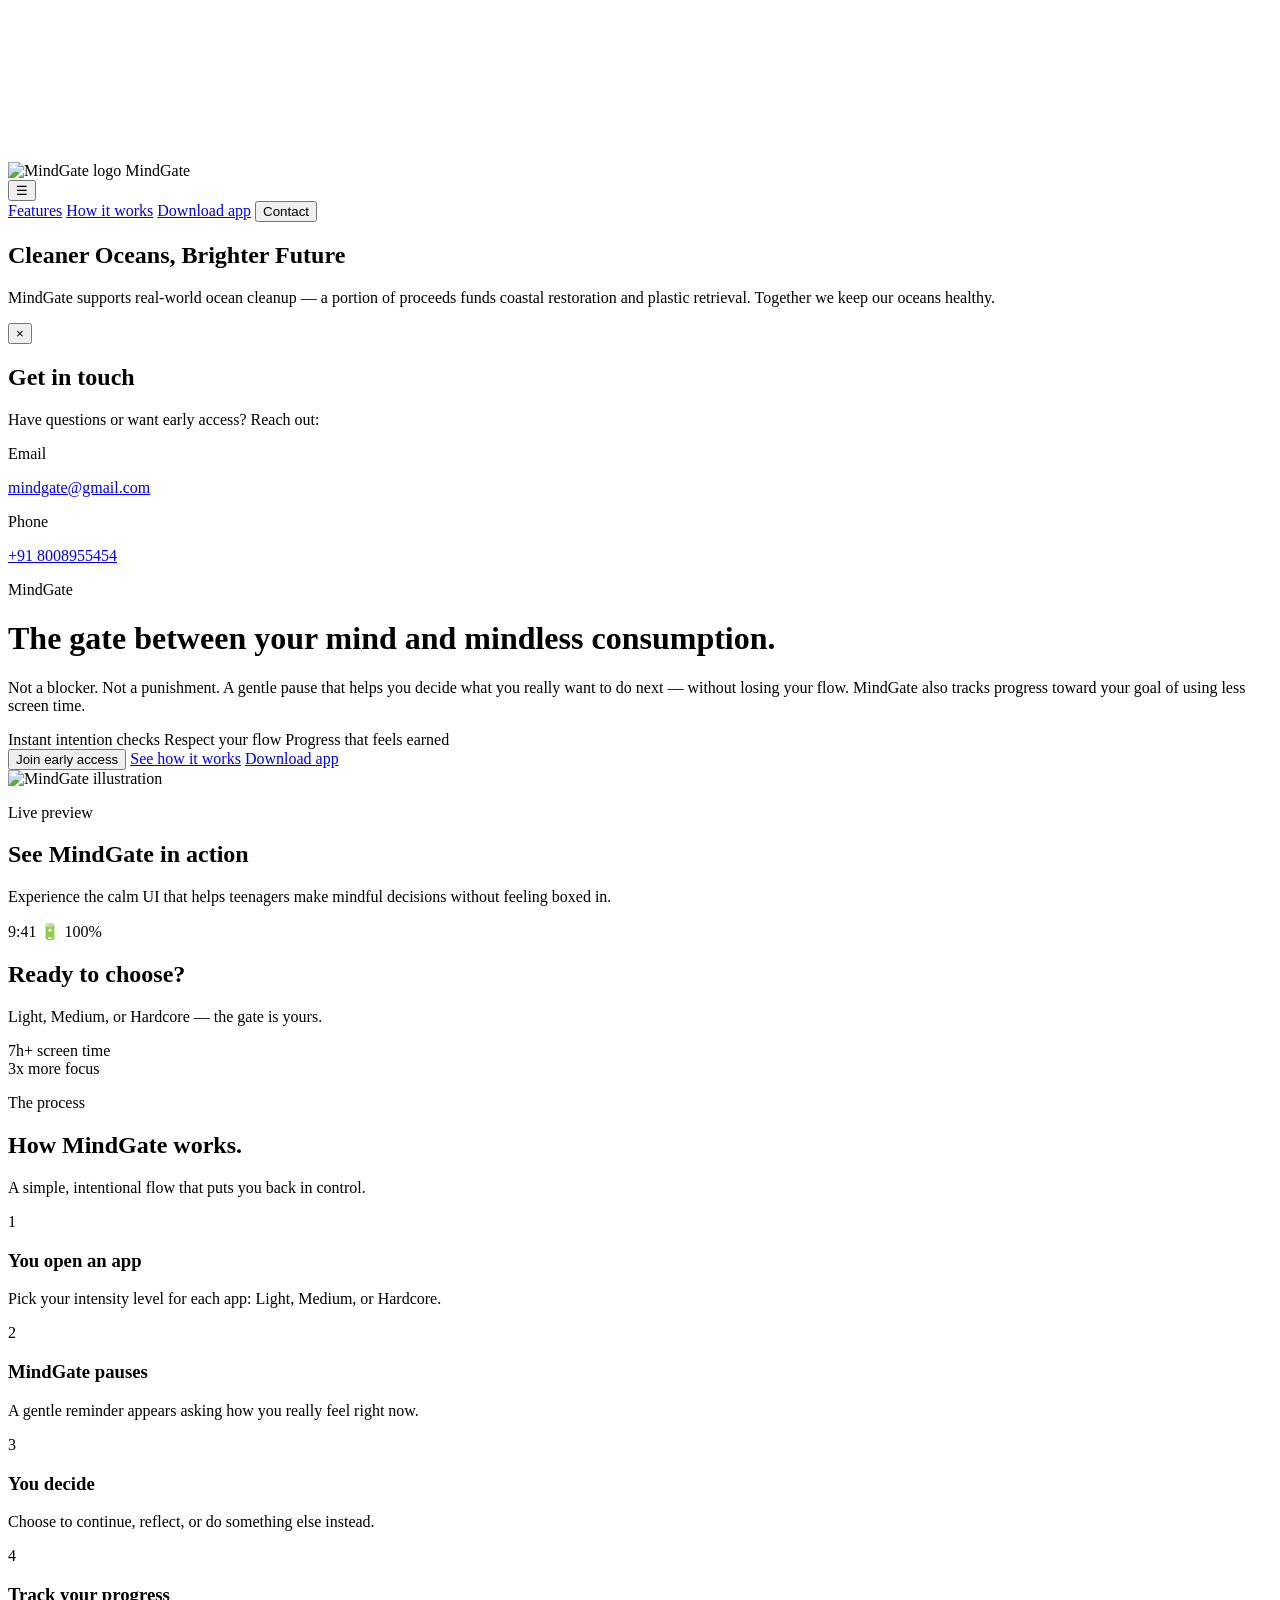
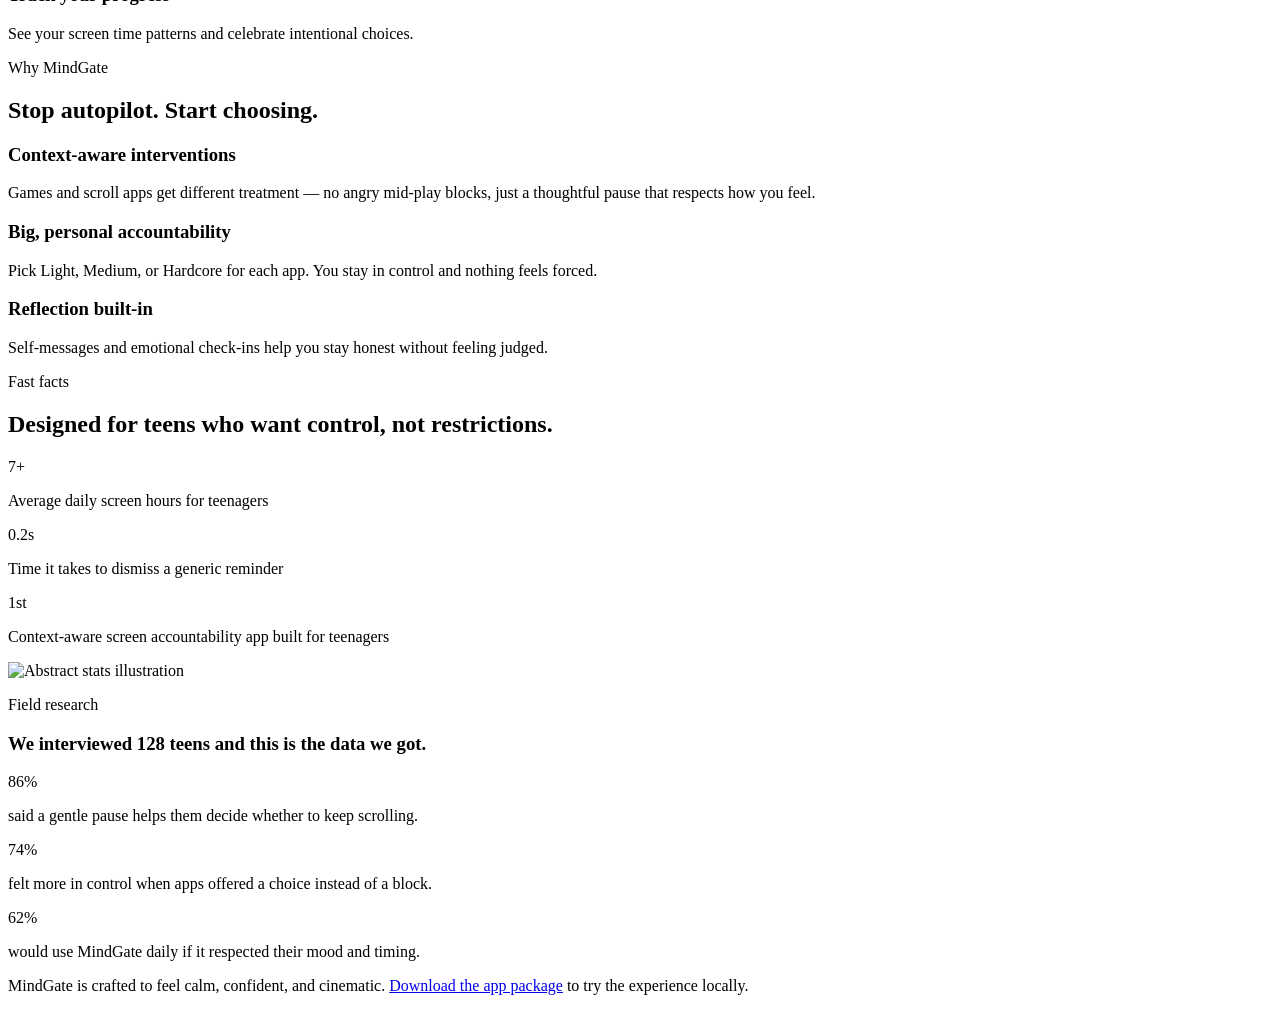
==== commit 6fc98af0: "base url changes" ====
--- a/MindGate/index.html
+++ b/MindGate/index.html
@@ -4,6 +4,7 @@
   <meta charset="UTF-8" />
   <meta name="viewport" content="width=device-width, initial-scale=1.0" />
   <title>MindGate — The Gate Between Your Mind and Mindless Consumption</title>
+  <base href="/Mindate/" />
   <link rel="stylesheet" href="styles.css" />
 </head>
 <body>
--- a/MindGate/styles.css
+++ b/MindGate/styles.css
@@ -948,6 +948,7 @@
   padding: 10px;
   z-index: 2;
   -webkit-backdrop-filter: none;
+  backdrop-filter: none;
 }
 
 .stats-visual-wrap::before {
@@ -1329,3 +1330,82 @@
     font-size: clamp(1.4rem, 4vw, 1.7rem);
   }
 }
+
+/* Mobile (phone) specific layout tweaks */
+@media (max-width: 420px) {
+  .hero {
+    display: flex;
+    flex-direction: column;
+    align-items: stretch;
+    gap: clamp(12px, 3.5vw, 18px);
+    padding: 0 clamp(14px, 4vw, 20px);
+  }
+
+  .hero-copy {
+    width: 100%;
+    padding: 6px 0;
+  }
+
+  .hero-visual,
+  .hero-visual-card {
+    display: none;
+  }
+
+  .hero-actions {
+    display: flex;
+    flex-direction: column;
+    gap: 12px;
+    width: 100%;
+  }
+
+  .hero-actions .button,
+  .nav-links a,
+  .nav-links span,
+  .nav-links .contact-btn {
+    width: 100%;
+    justify-content: center;
+    padding: 14px 16px;
+    font-size: 1rem;
+  }
+
+  .site-nav {
+    padding: clamp(10px, 3vw, 14px) clamp(12px, 3vw, 16px);
+    border-radius: 16px;
+  }
+
+  .mobile-menu-toggle {
+    display: inline-flex;
+  }
+
+  /* Slide-in nav drawer (right side) */
+  .nav-links {
+    position: fixed;
+    top: 0;
+    right: -100%;
+    height: 100%;
+    width: 86%;
+    max-width: 360px;
+    display: flex;
+    flex-direction: column;
+    padding: 96px 18px 28px;
+    gap: 14px;
+    background: rgba(6, 18, 34, 0.98);
+    border-left: 1px solid rgba(255, 255, 255, 0.06);
+    backdrop-filter: blur(12px);
+    box-shadow: -26px 0 80px rgba(0,0,0,0.48);
+    transition: right 0.28s ease;
+    z-index: 120;
+    overflow-y: auto;
+  }
+
+  .nav-links.open { right: 0; }
+
+  /* Reduce visual intensity for phones */
+  .particle-canvas { opacity: 0.12; pointer-events: none; }
+  .float-orbs { display: none; }
+  .page-shell::before, .page-shell::after, .wave-background, .ocean-wave-layer { display: none; }
+
+  /* Make phone preview more prominent and centered */
+  .phone-card { margin: 0 auto; max-width: 320px; }
+
+}
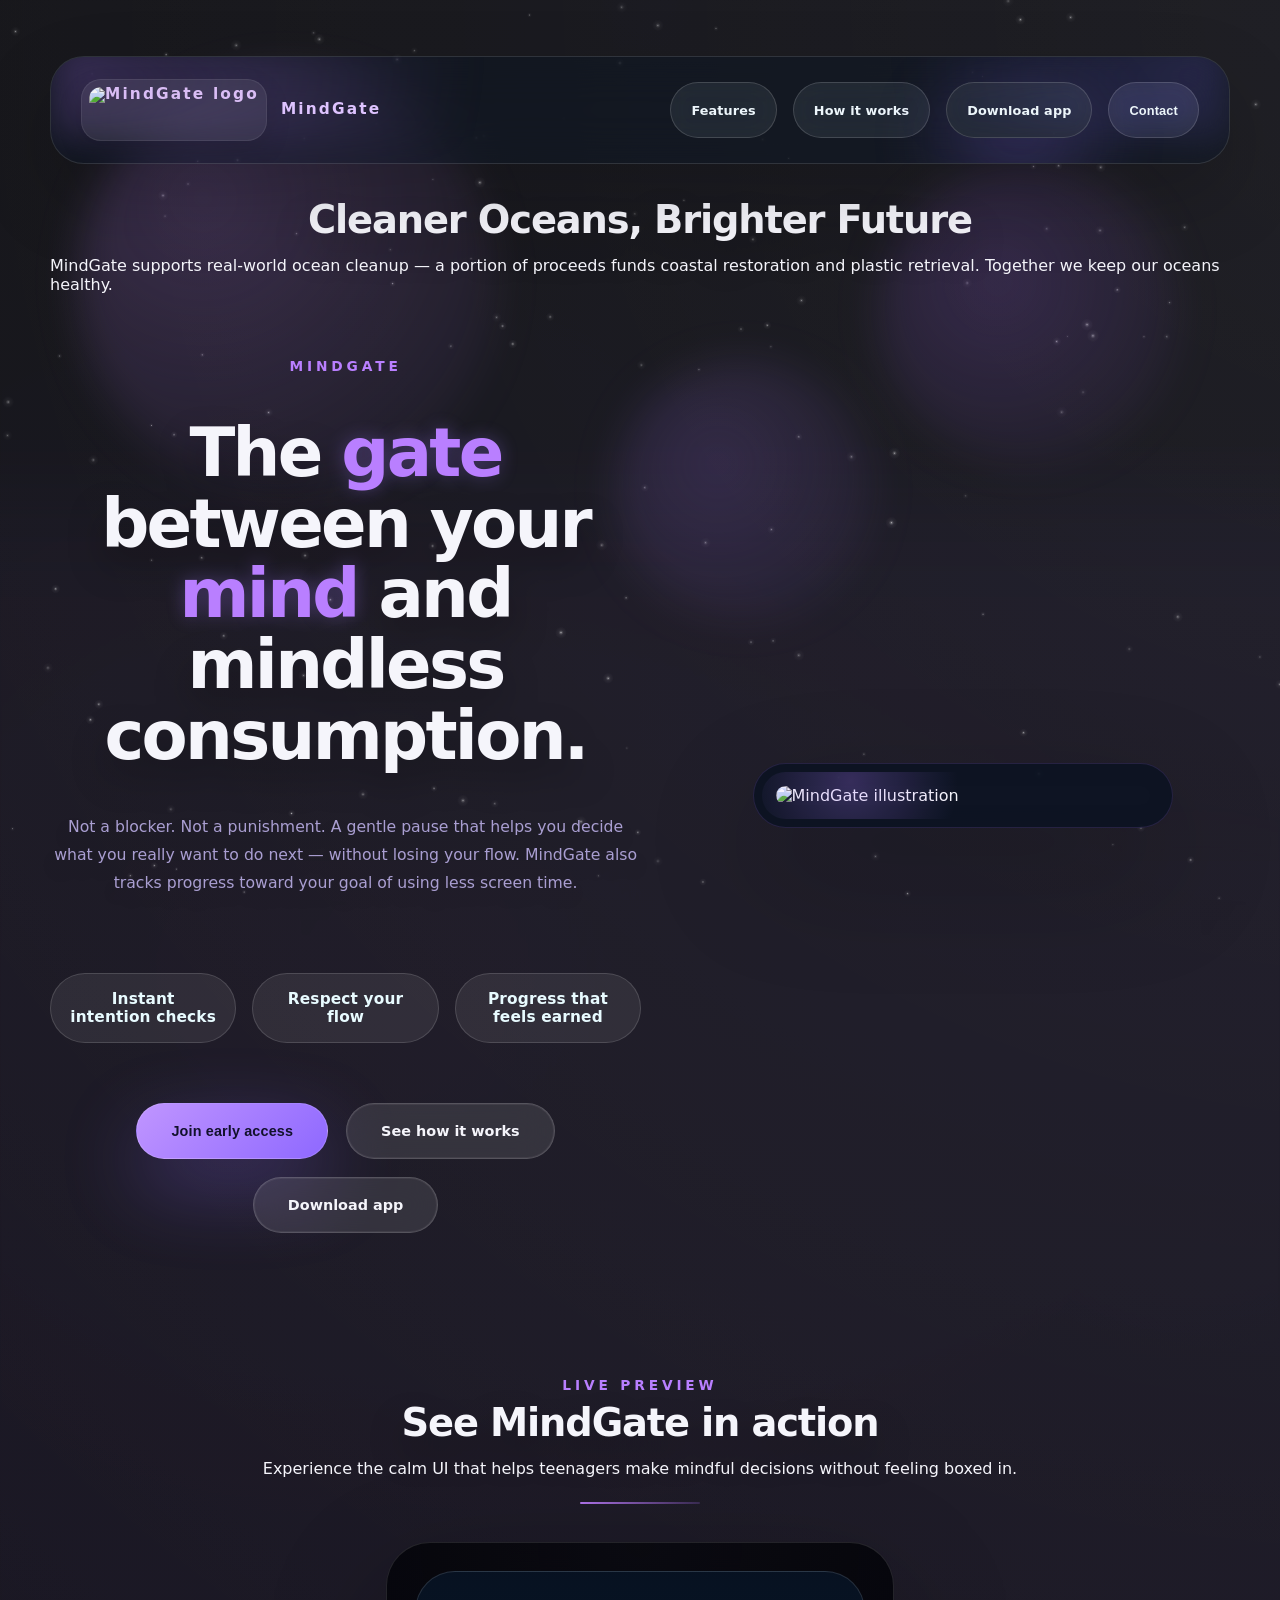
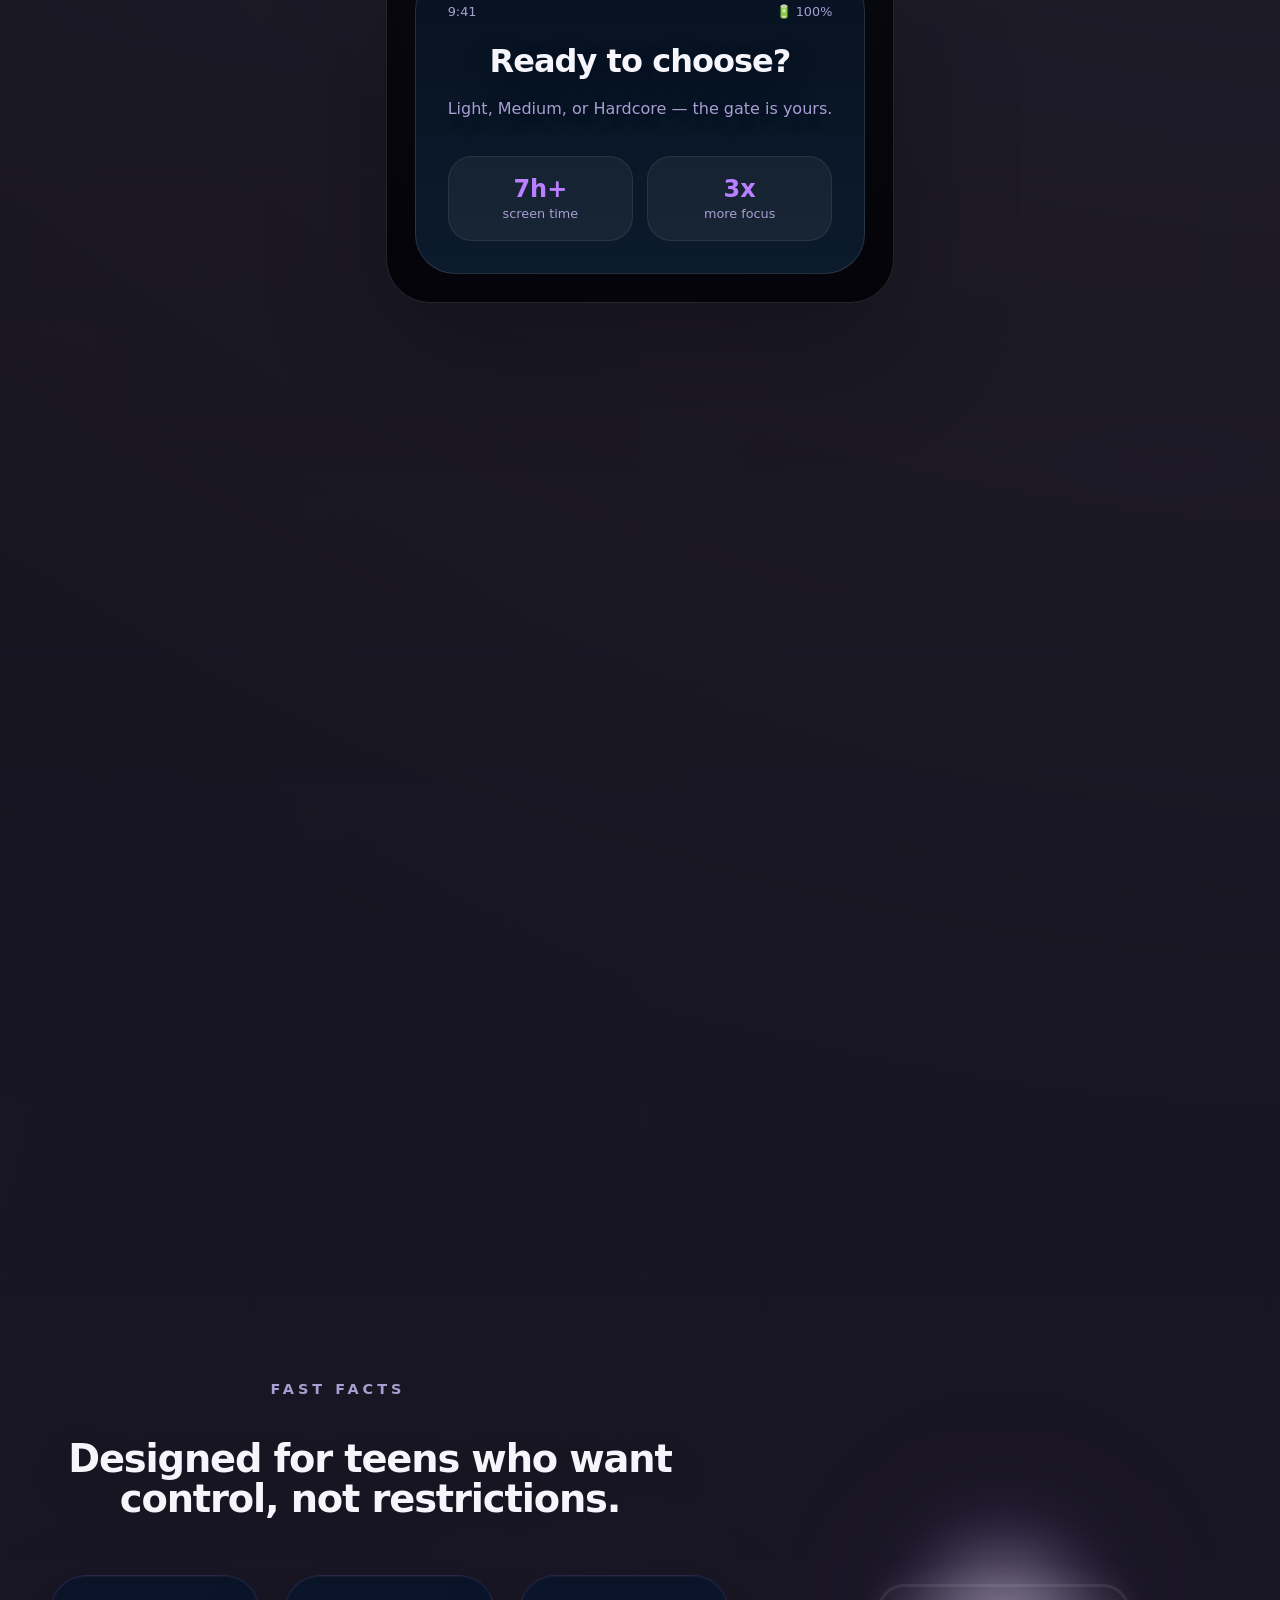
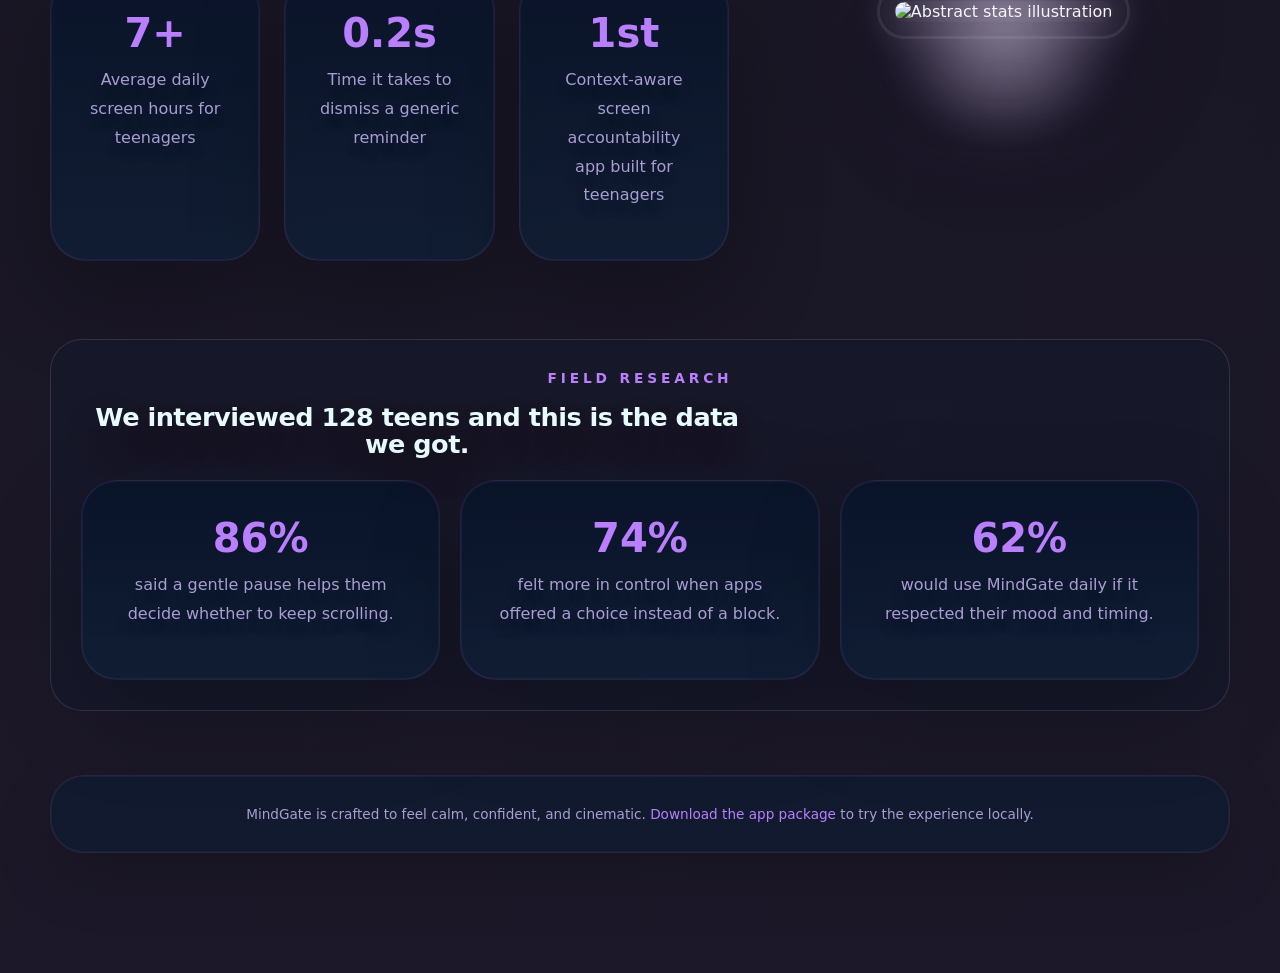
==== commit ae27f175: "New changes" ====
--- a/MindGate/index.html
+++ b/MindGate/index.html
@@ -4,7 +4,7 @@
   <meta charset="UTF-8" />
   <meta name="viewport" content="width=device-width, initial-scale=1.0" />
   <title>MindGate — The Gate Between Your Mind and Mindless Consumption</title>
-  <base href="/Mindate/" />
+  <base href="/MindGate/" />
   <link rel="stylesheet" href="styles.css" />
 </head>
 <body>
@@ -222,3 +222,4 @@
   <script src="script.js"></script>
 </body>
 </html>
+
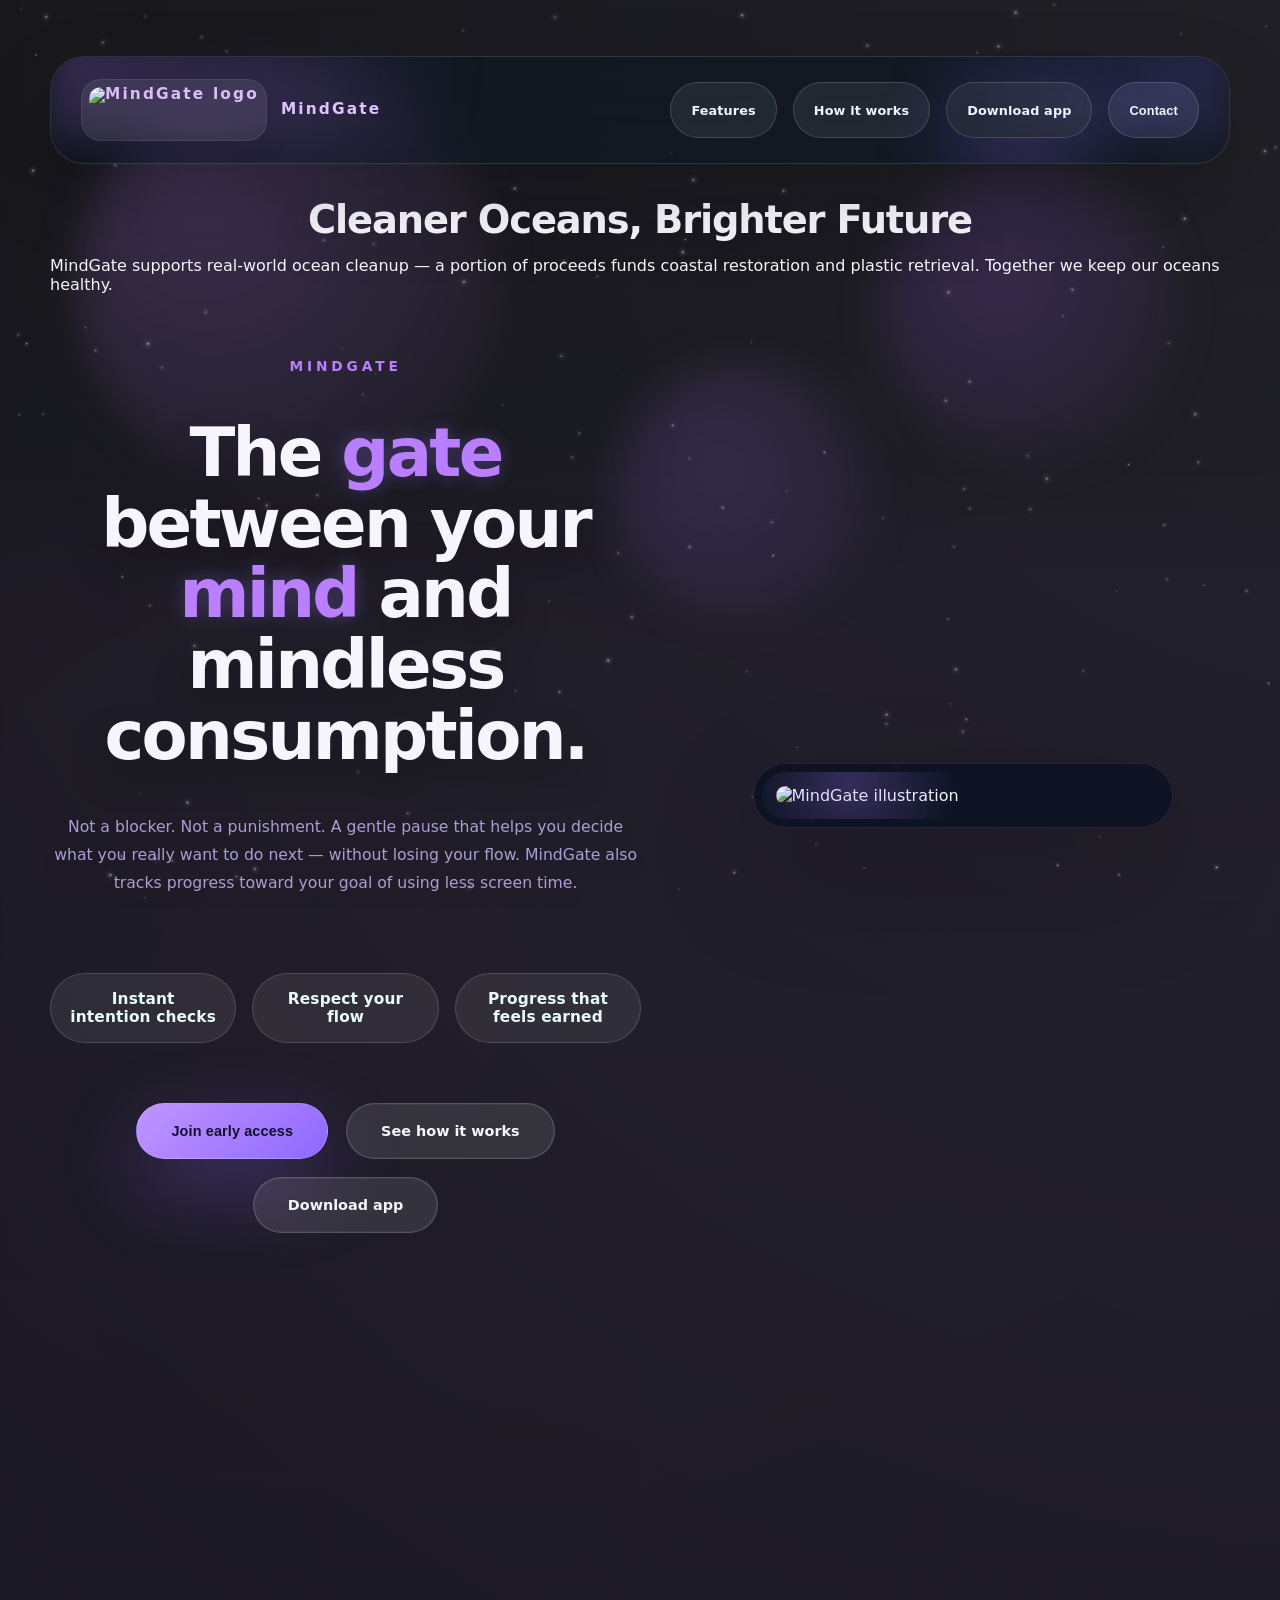
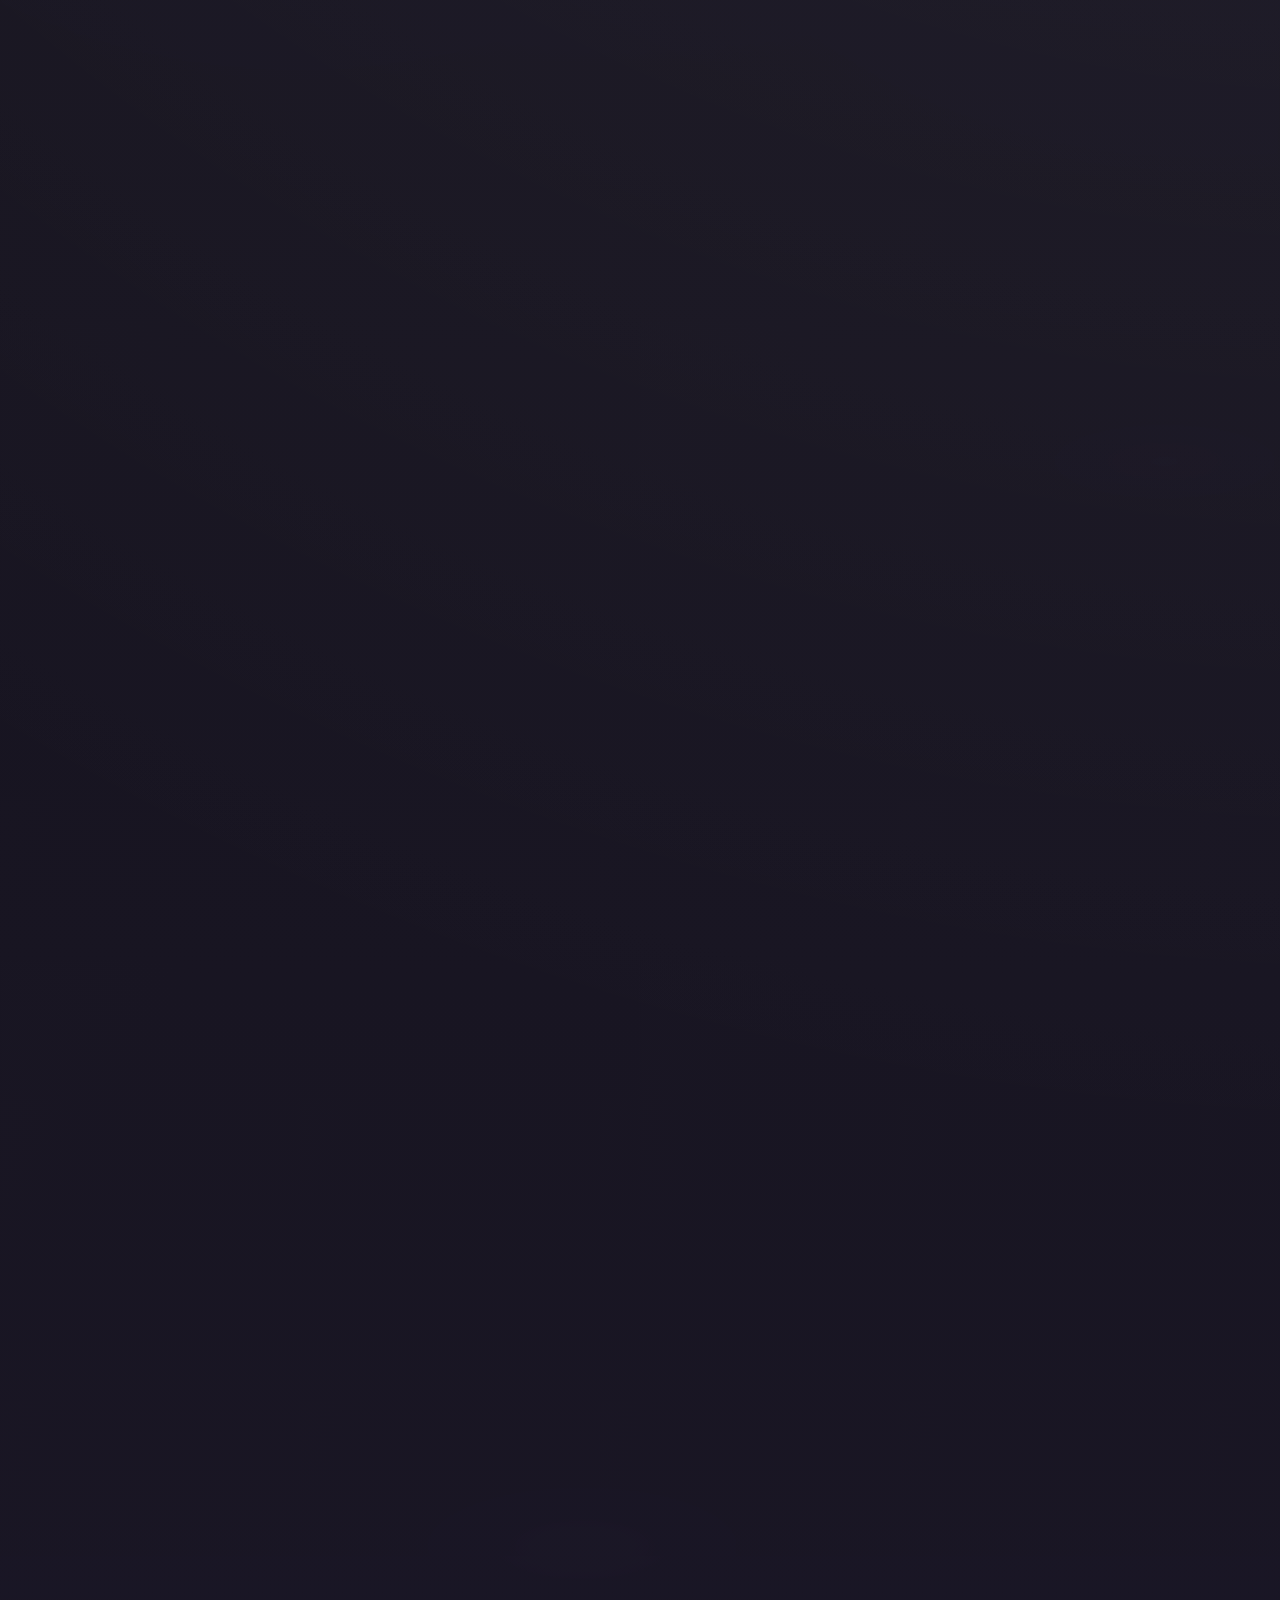
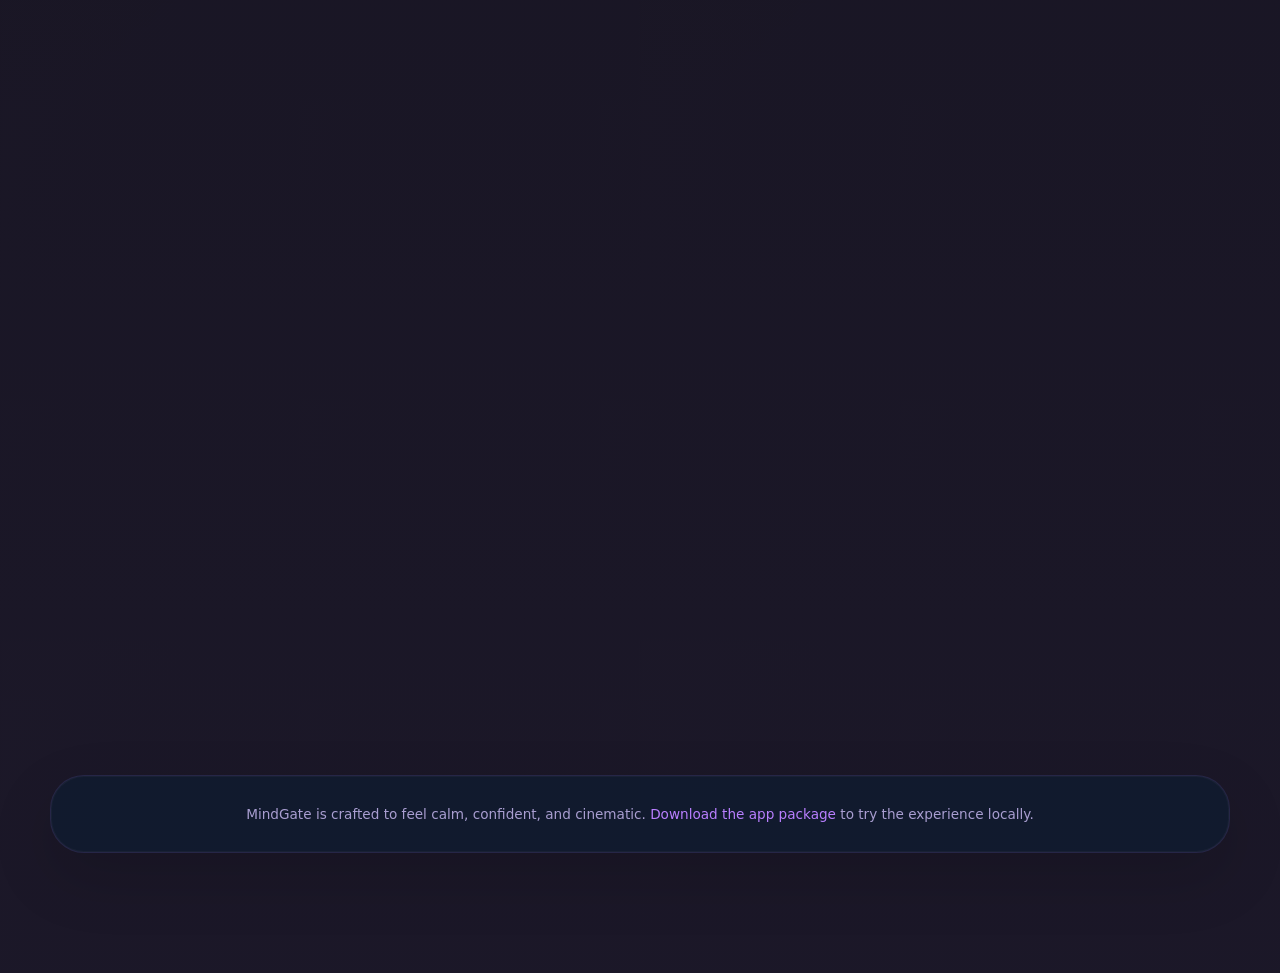
==== commit b9b092b4: "Fixing other references" ====
--- a/MindGate/index.html
+++ b/MindGate/index.html
@@ -4,8 +4,7 @@
   <meta charset="UTF-8" />
   <meta name="viewport" content="width=device-width, initial-scale=1.0" />
   <title>MindGate — The Gate Between Your Mind and Mindless Consumption</title>
-  <base href="/MindGate/" />
-  <link rel="stylesheet" href="styles.css" />
+  <link rel="stylesheet" href="./styles.css" />
 </head>
 <body>
   <div class="page-shell" id="top">
@@ -20,14 +19,14 @@
     <div class="content-wrap">
       <nav class="site-nav reveal">
         <div class="nav-logo">
-          <img src="logo.svg" alt="MindGate logo" class="logo-img" />
+          <img src="./logo.svg" alt="MindGate logo" class="logo-img" />
           <span>MindGate</span>
         </div>
         <button class="mobile-menu-toggle" id="mobile-menu-toggle" aria-label="Open navigation">☰</button>
         <div class="nav-links" id="nav-links">
           <a href="#features">Features</a>
           <a href="#how-it-works">How it works</a>
-          <a href="MindGate-app.zip" download class="button button-primary">Download app</a>
+          <a href="./MindGate-app.zip" download class="button button-primary">Download app</a>
           <button class="contact-btn" id="contact-trigger">Contact</button>
         </div>
       </nav>
@@ -71,12 +70,12 @@
           <div class="hero-actions">
             <button class="button button-primary contact-btn">Join early access</button>
             <a href="#features" class="button button-secondary">See how it works</a>
-            <a href="MindGate-app.zip" download class="button button-secondary">Download app</a>
+            <a href="./MindGate-app.zip" download class="button button-secondary">Download app</a>
           </div>
         </div>
         <div class="hero-visual reveal">
           <div class="hero-visual-card">
-            <img src="hero-illustration.png" alt="MindGate illustration" />
+            <img src="./hero-illustration.png" alt="MindGate illustration" />
           </div>
         </div>
       </header>
@@ -188,7 +187,7 @@
           </div>
           <div class="stats-right reveal">
             <div class="stats-visual-wrap">
-              <img src="stats-random.png" alt="Abstract stats illustration" class="stats-visual stats-visual--small" width="350" height="350" />
+              <img src="./stats-random.png" alt="Abstract stats illustration" class="stats-visual stats-visual--small" width="350" height="350" />
             </div>
           </div>
           <div class="survey-panel reveal">
@@ -213,13 +212,13 @@
 
       </main>
       <footer class="site-footer">
-        <p>MindGate is crafted to feel calm, confident, and cinematic. <a href="MindGate-app.zip" download>Download the app package</a> to try the experience locally.</p>
+        <p>MindGate is crafted to feel calm, confident, and cinematic. <a href="./MindGate-app.zip" download>Download the app package</a> to try the experience locally.</p>
       </footer>
     </div>
   </div>
 
-  <script src="particles.js"></script>
-  <script src="script.js"></script>
+  <script src="./particles.js"></script>
+  <script src="./script.js"></script>
 </body>
 </html>
 
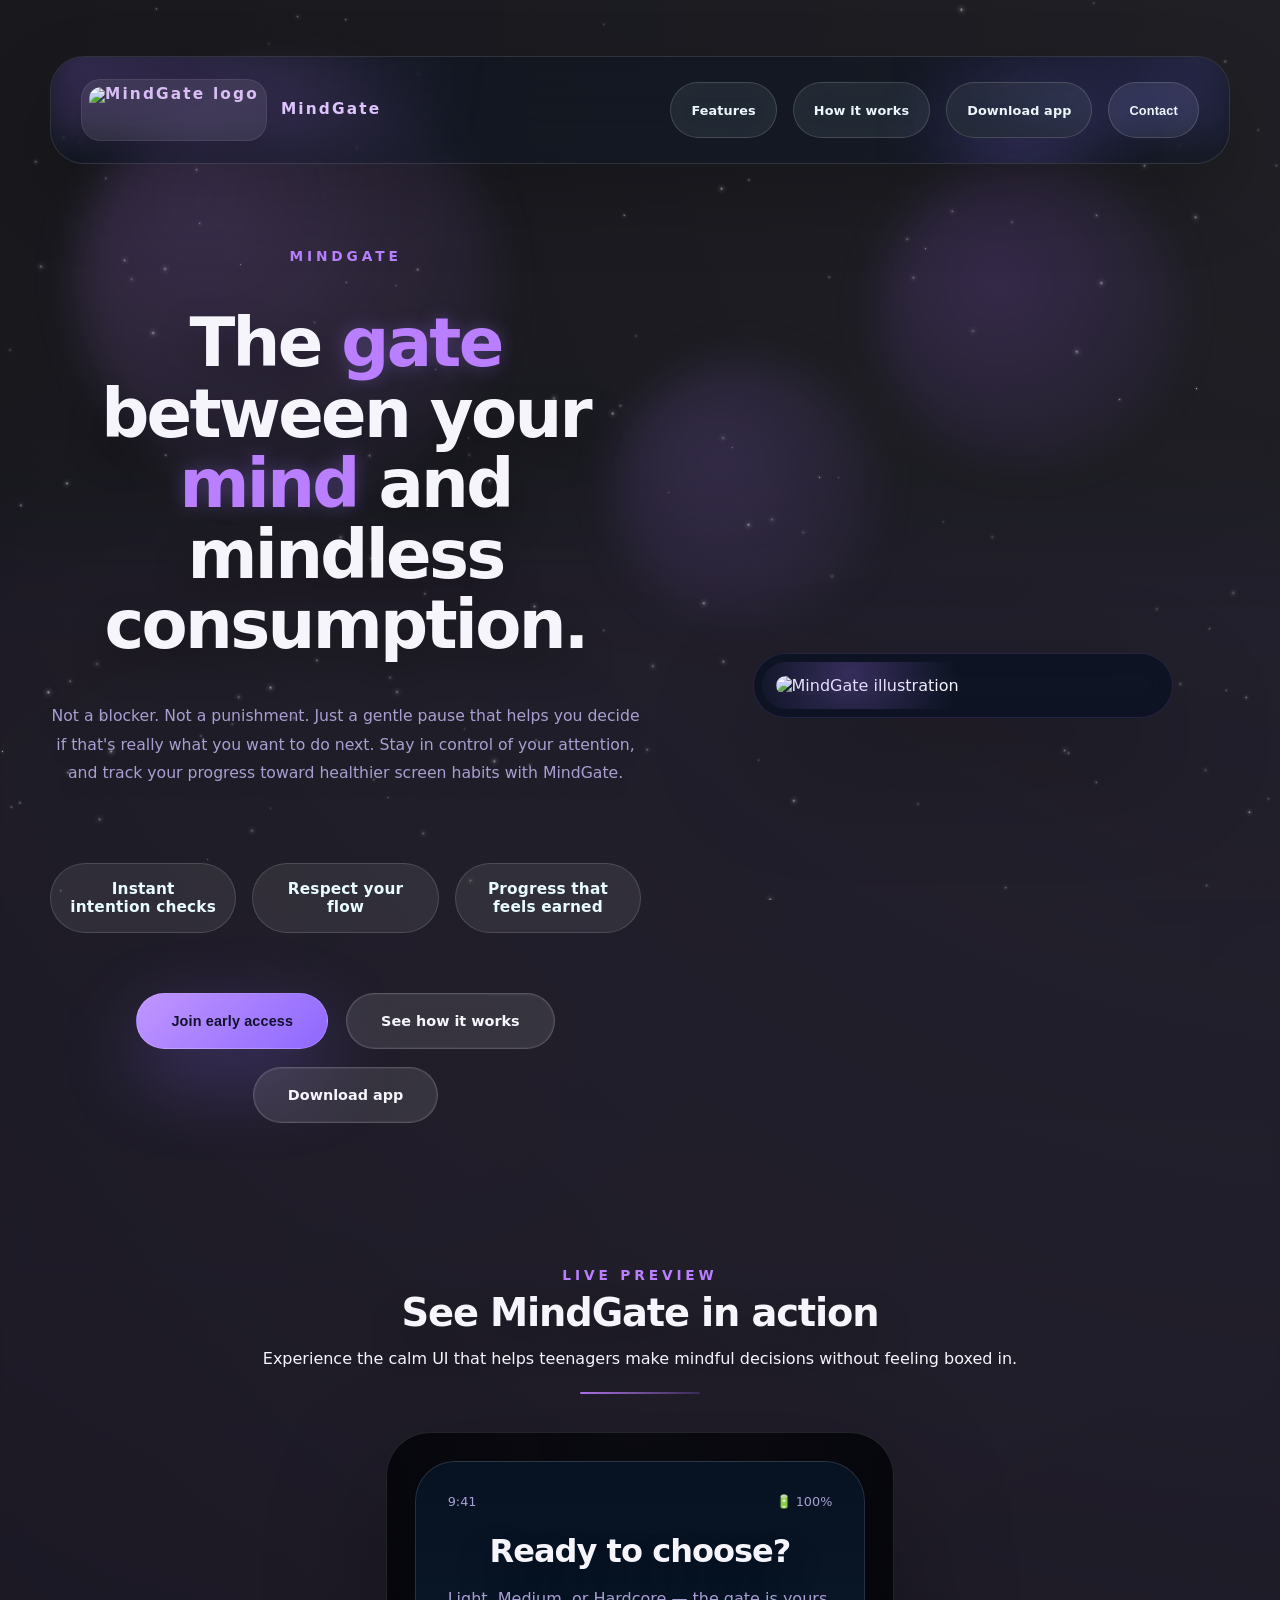
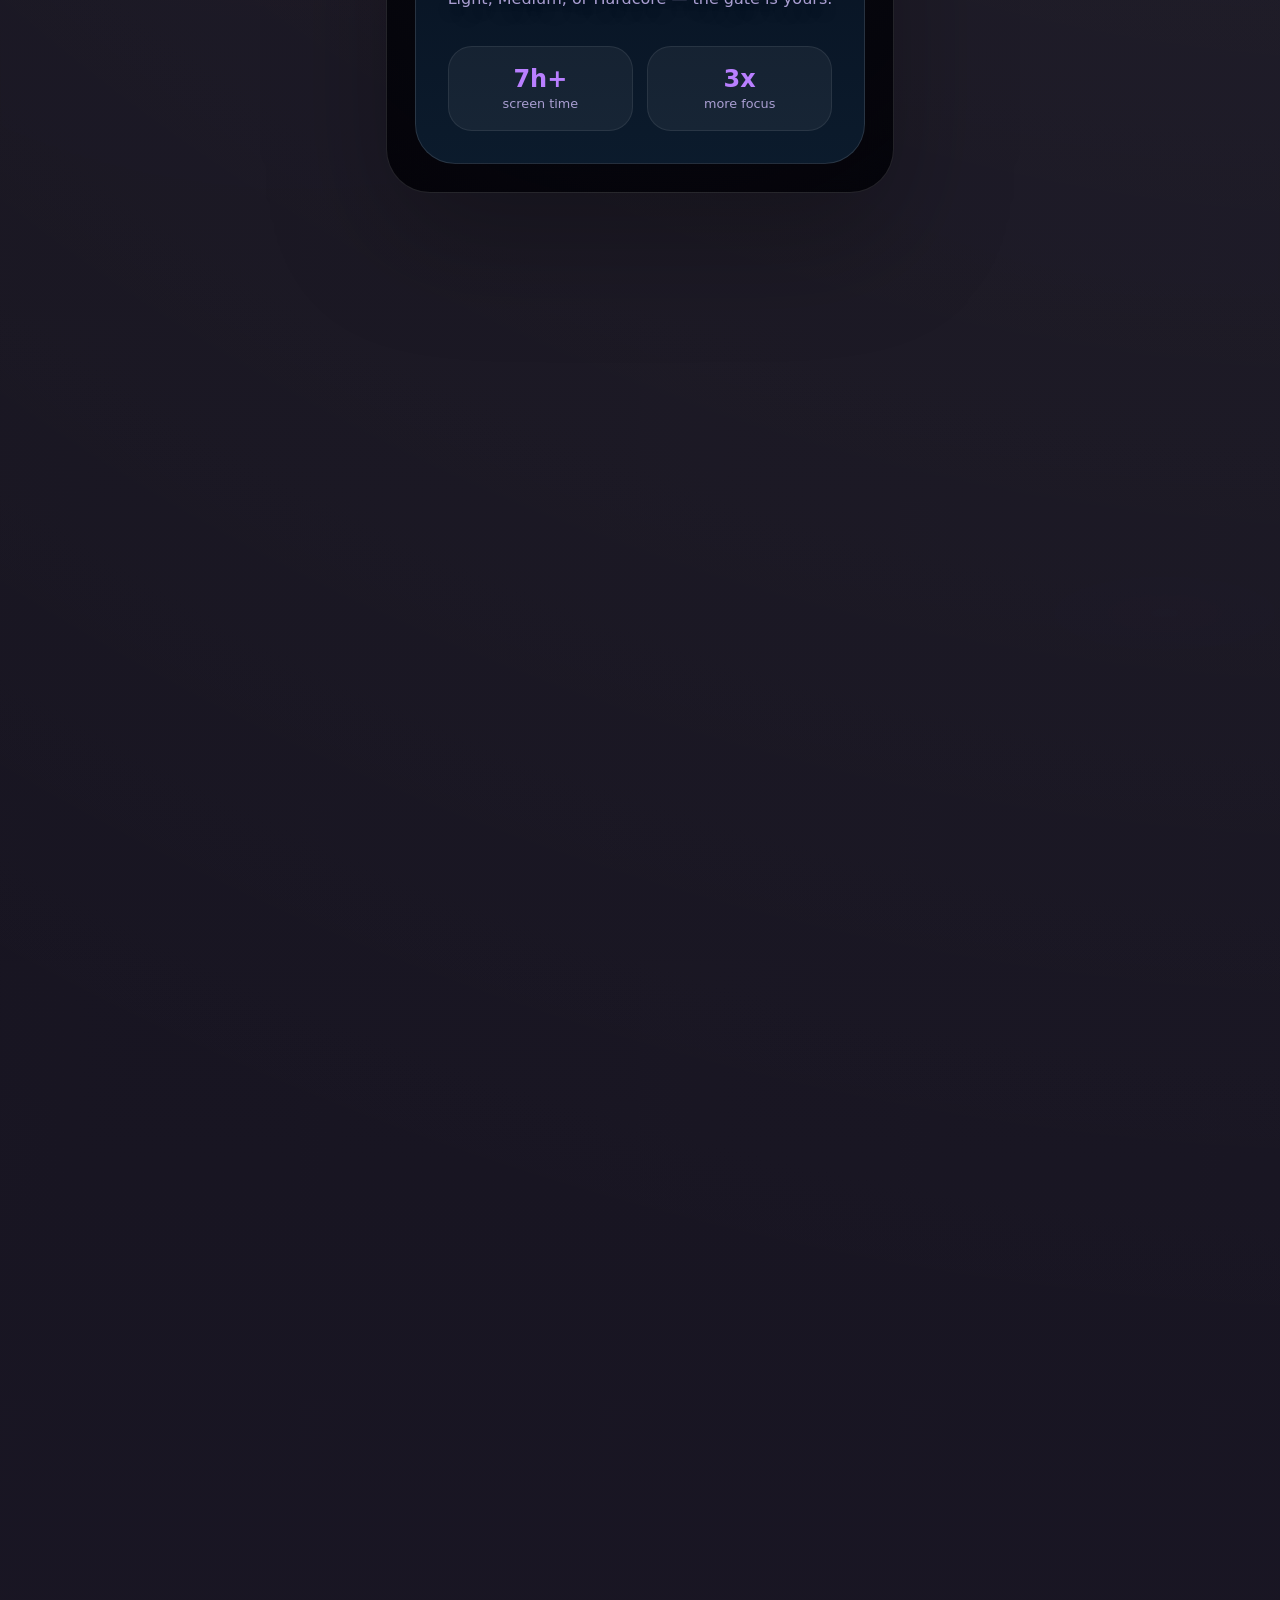
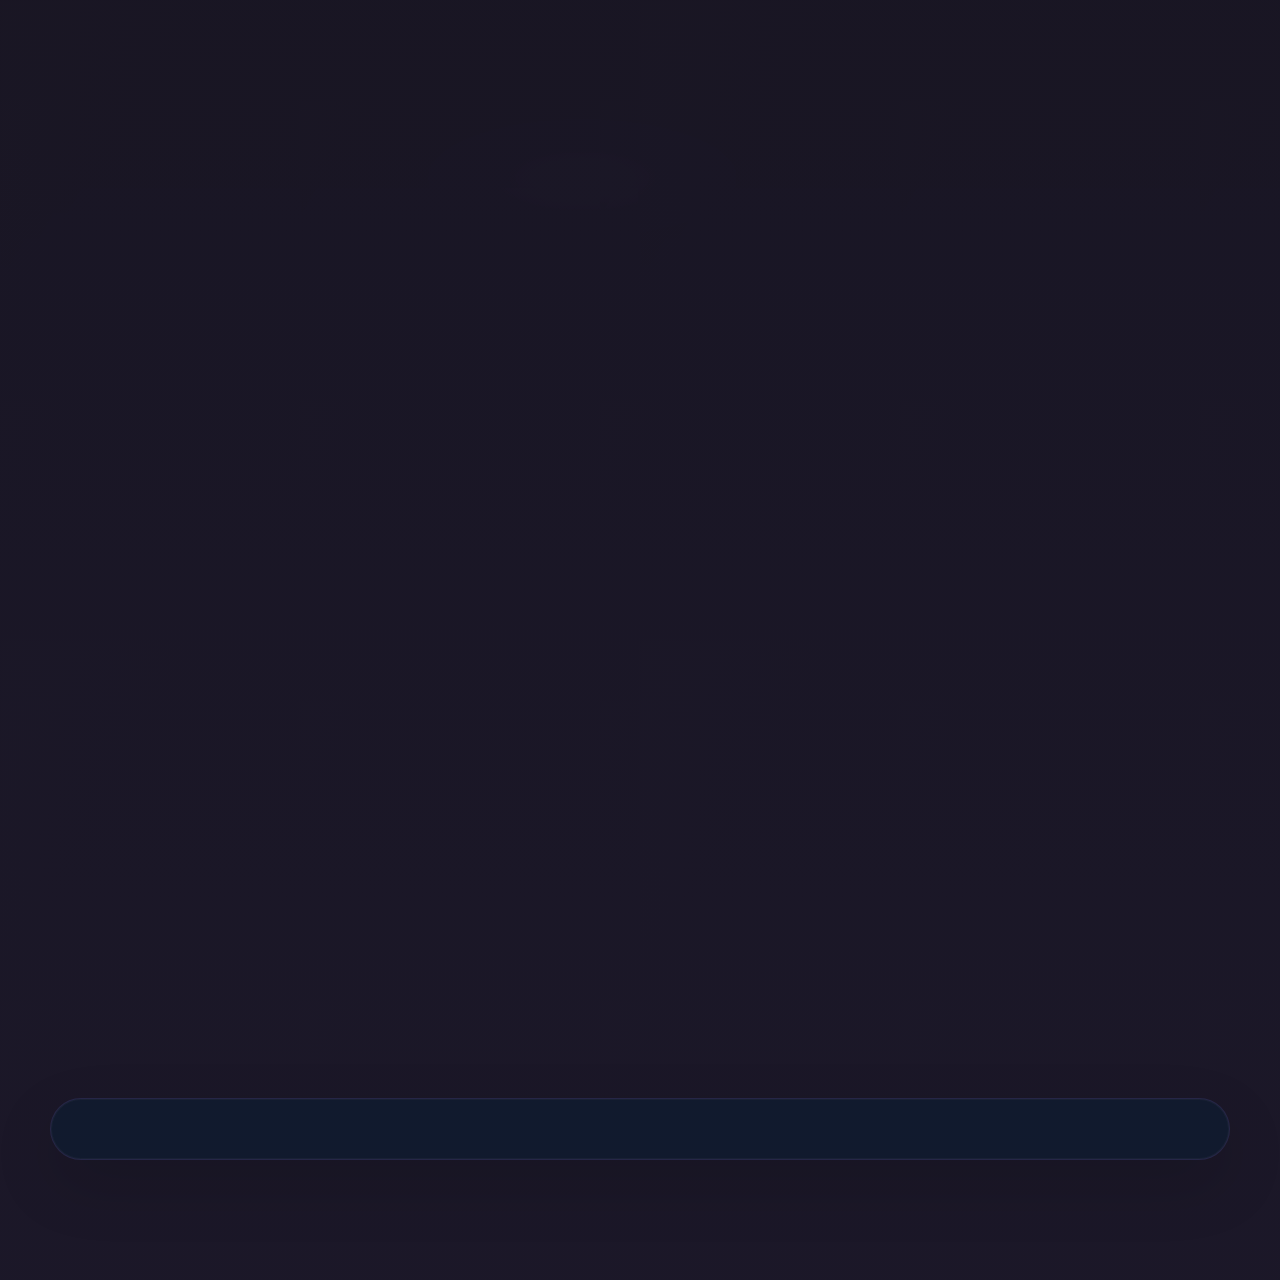
==== commit 4be6e141: "UI: move ocean CTA to bottom, make transparent panel, emphasize keywords; fix asset paths; remove fo" ====
--- a/MindGate/index.html
+++ b/MindGate/index.html
@@ -31,13 +31,6 @@
         </div>
       </nav>
 
-      <section class="ocean-hero reveal">
-        <div class="ocean-hero-inner">
-          <h2 class="ocean-title">Cleaner Oceans, Brighter Future</h2>
-          <p class="ocean-sub">MindGate supports real-world ocean cleanup — a portion of proceeds funds coastal restoration and plastic retrieval. Together we keep our oceans healthy.</p>
-        </div>
-      </section>
-
       <div class="contact-modal" id="contact-modal">
         <div class="modal-content">
           <button class="modal-close" id="modal-close">&times;</button>
@@ -60,7 +53,7 @@
           <p class="eyebrow">MindGate</p>
           <h1>The <span class="hero-highlight">gate</span> between your <span class="hero-highlight">mind</span> and mindless consumption.</h1>
           <p class="hero-description">
-            Not a blocker. Not a punishment. A gentle pause that helps you decide what you really want to do next — without losing your flow. MindGate also tracks progress toward your goal of using less screen time.
+            Not a blocker. Not a punishment. Just a gentle pause that helps you decide if that's really what you want to do next. Stay in control of your attention, and track your progress toward healthier screen habits with MindGate.
           </p>
           <div class="hero-notes">
             <span>Instant intention checks</span>
@@ -211,9 +204,14 @@
         </section>
 
       </main>
-      <footer class="site-footer">
-        <p>MindGate is crafted to feel calm, confident, and cinematic. <a href="./MindGate-app.zip" download>Download the app package</a> to try the experience locally.</p>
-      </footer>
+
+      <section class="ocean-hero-bottom reveal">
+        <div class="ocean-hero-bottom-inner">
+          <p class="ocean-cta-bottom">Every install funds <span class="ocean-cta-emphasis">ocean cleanup</span> and <span class="ocean-cta-emphasis">coastal restoration</span>.</p>
+        </div>
+      </section>
+
+      <footer class="site-footer"></footer>
     </div>
   </div>
 
--- a/MindGate/styles.css
+++ b/MindGate/styles.css
@@ -497,6 +497,37 @@
 .hero-description {
   max-width: min(44rem, 90vw);
   font-size: clamp(0.98rem, 1vw + 0.08rem, 1.2rem);
+}
+
+.ocean-cta-bottom {
+  margin: 0 auto;
+  padding: clamp(40px, 6vw, 64px) 0;
+  max-width: min(72rem, 92vw);
+  font-size: clamp(2.8rem, 5.2vw, 4.4rem);
+  font-weight: 900;
+  letter-spacing: -0.03em;
+  line-height: 1.05;
+  text-align: center;
+  color: #ffffff;
+  text-shadow: 0 24px 40px rgba(0, 0, 0, 0.32);
+}
+
+.ocean-cta-emphasis {
+  color: var(--accent);
+  text-shadow: 0 0 32px rgba(185, 120, 255, 0.8), 0 18px 30px rgba(120, 70, 255, 0.18);
+}
+
+.ocean-hero-bottom {
+  background: transparent;
+  border-top: none;
+  backdrop-filter: none;
+  box-shadow: none;
+}
+
+.ocean-hero-bottom-inner {
+  display: grid;
+  justify-items: center;
+  padding: clamp(32px, 4vw, 48px) 0;
 }
 
 .hero-notes {
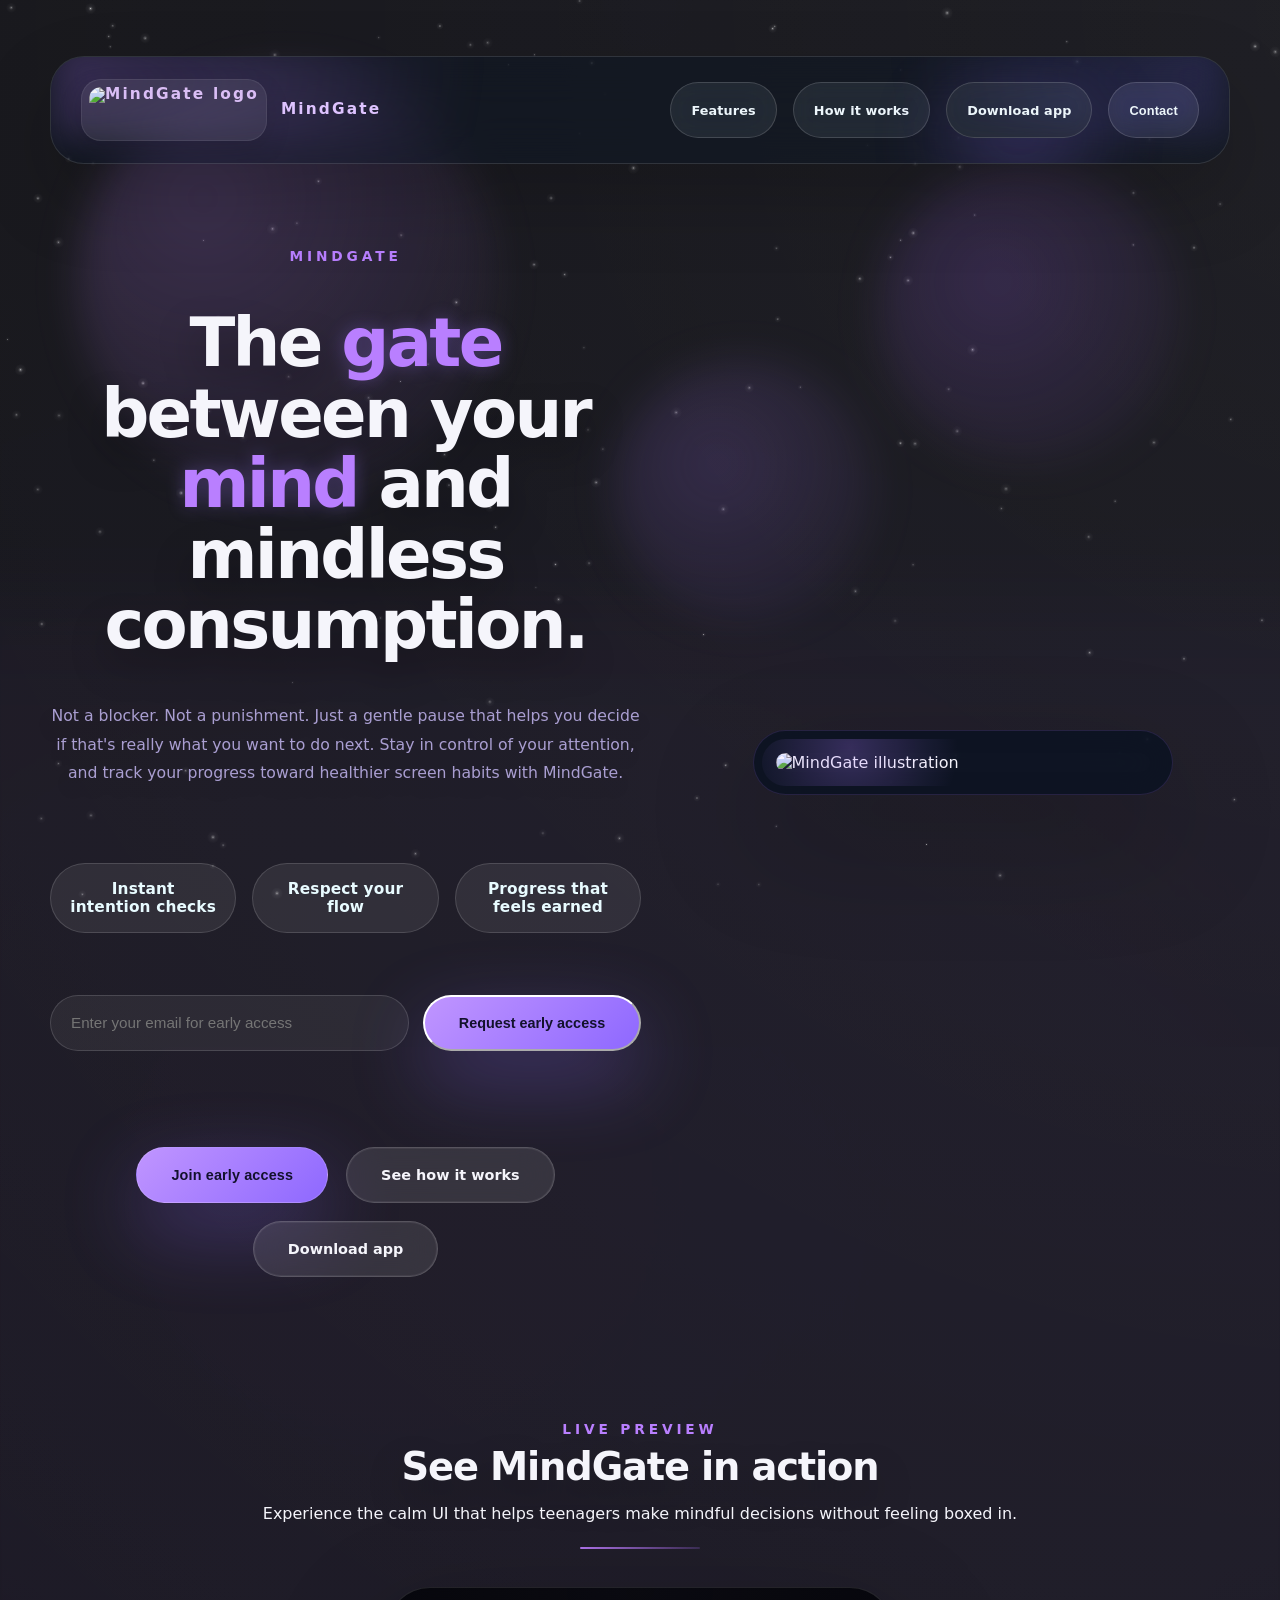
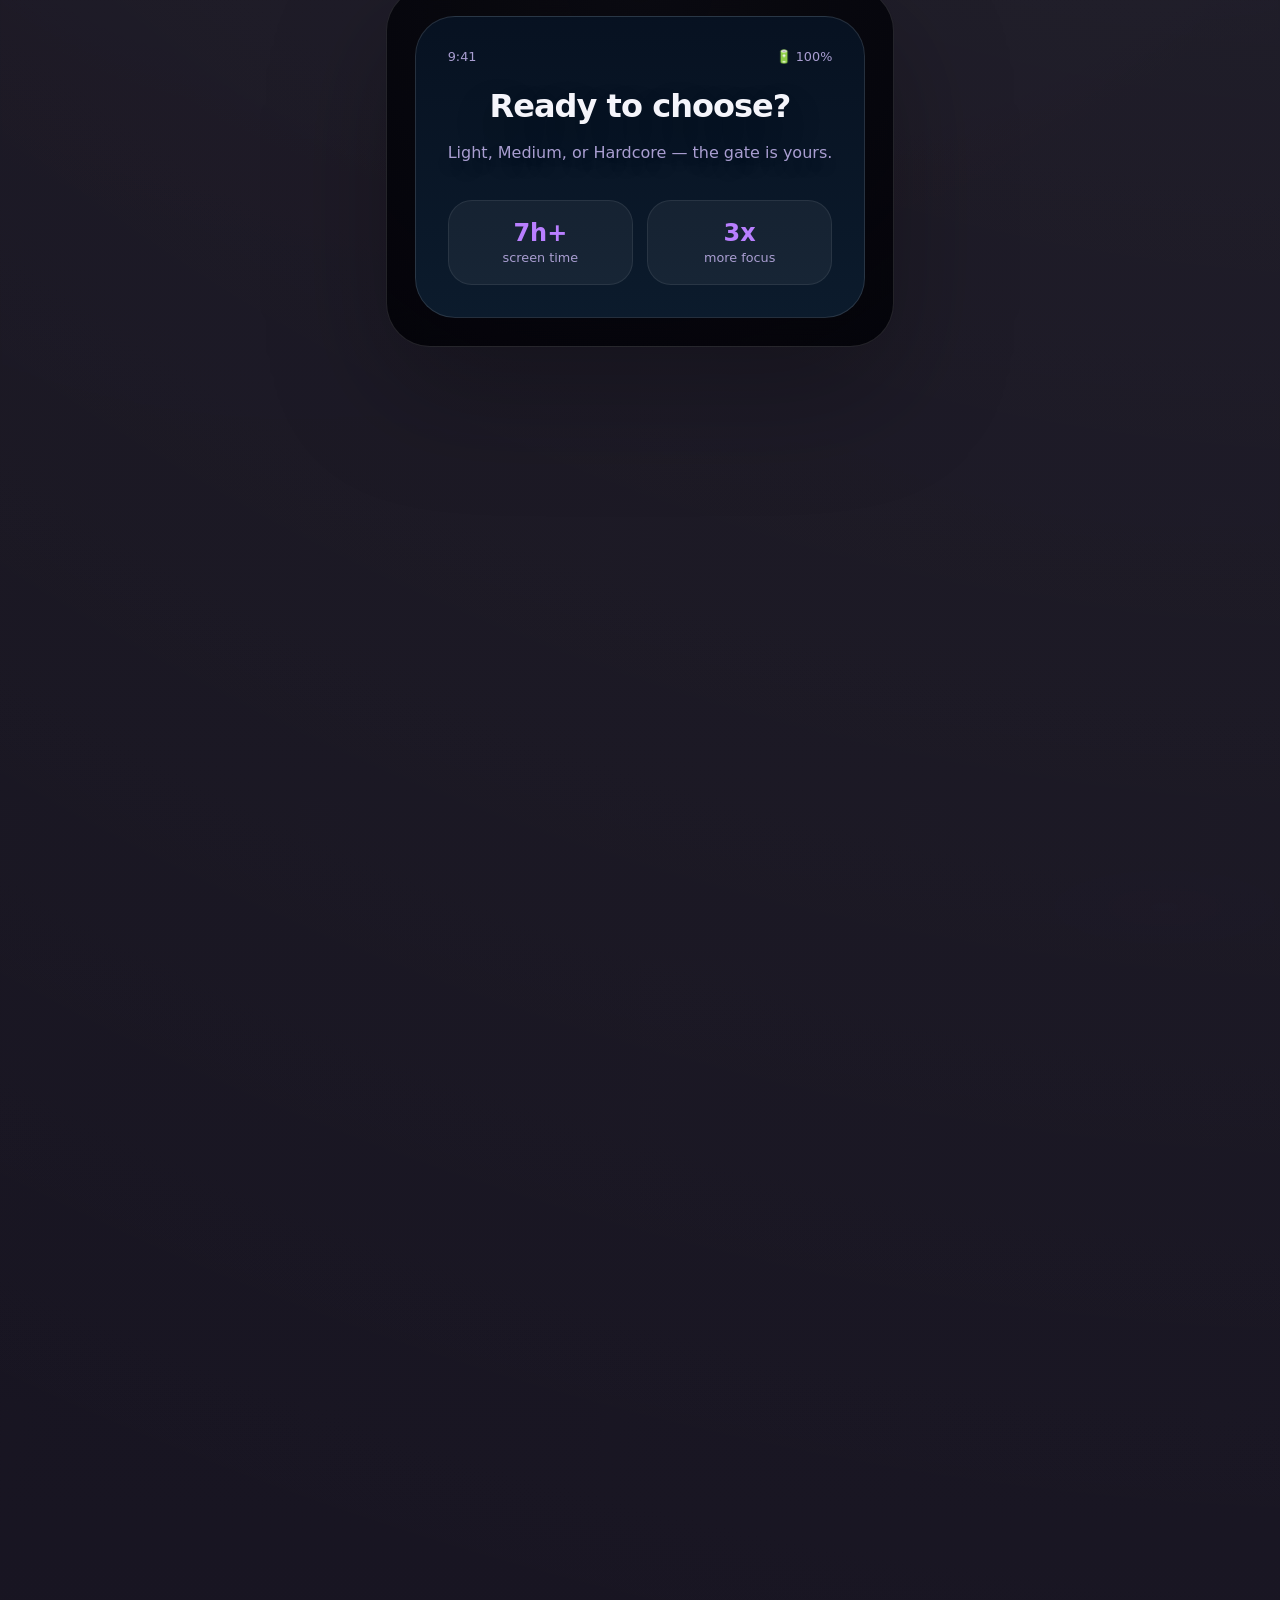
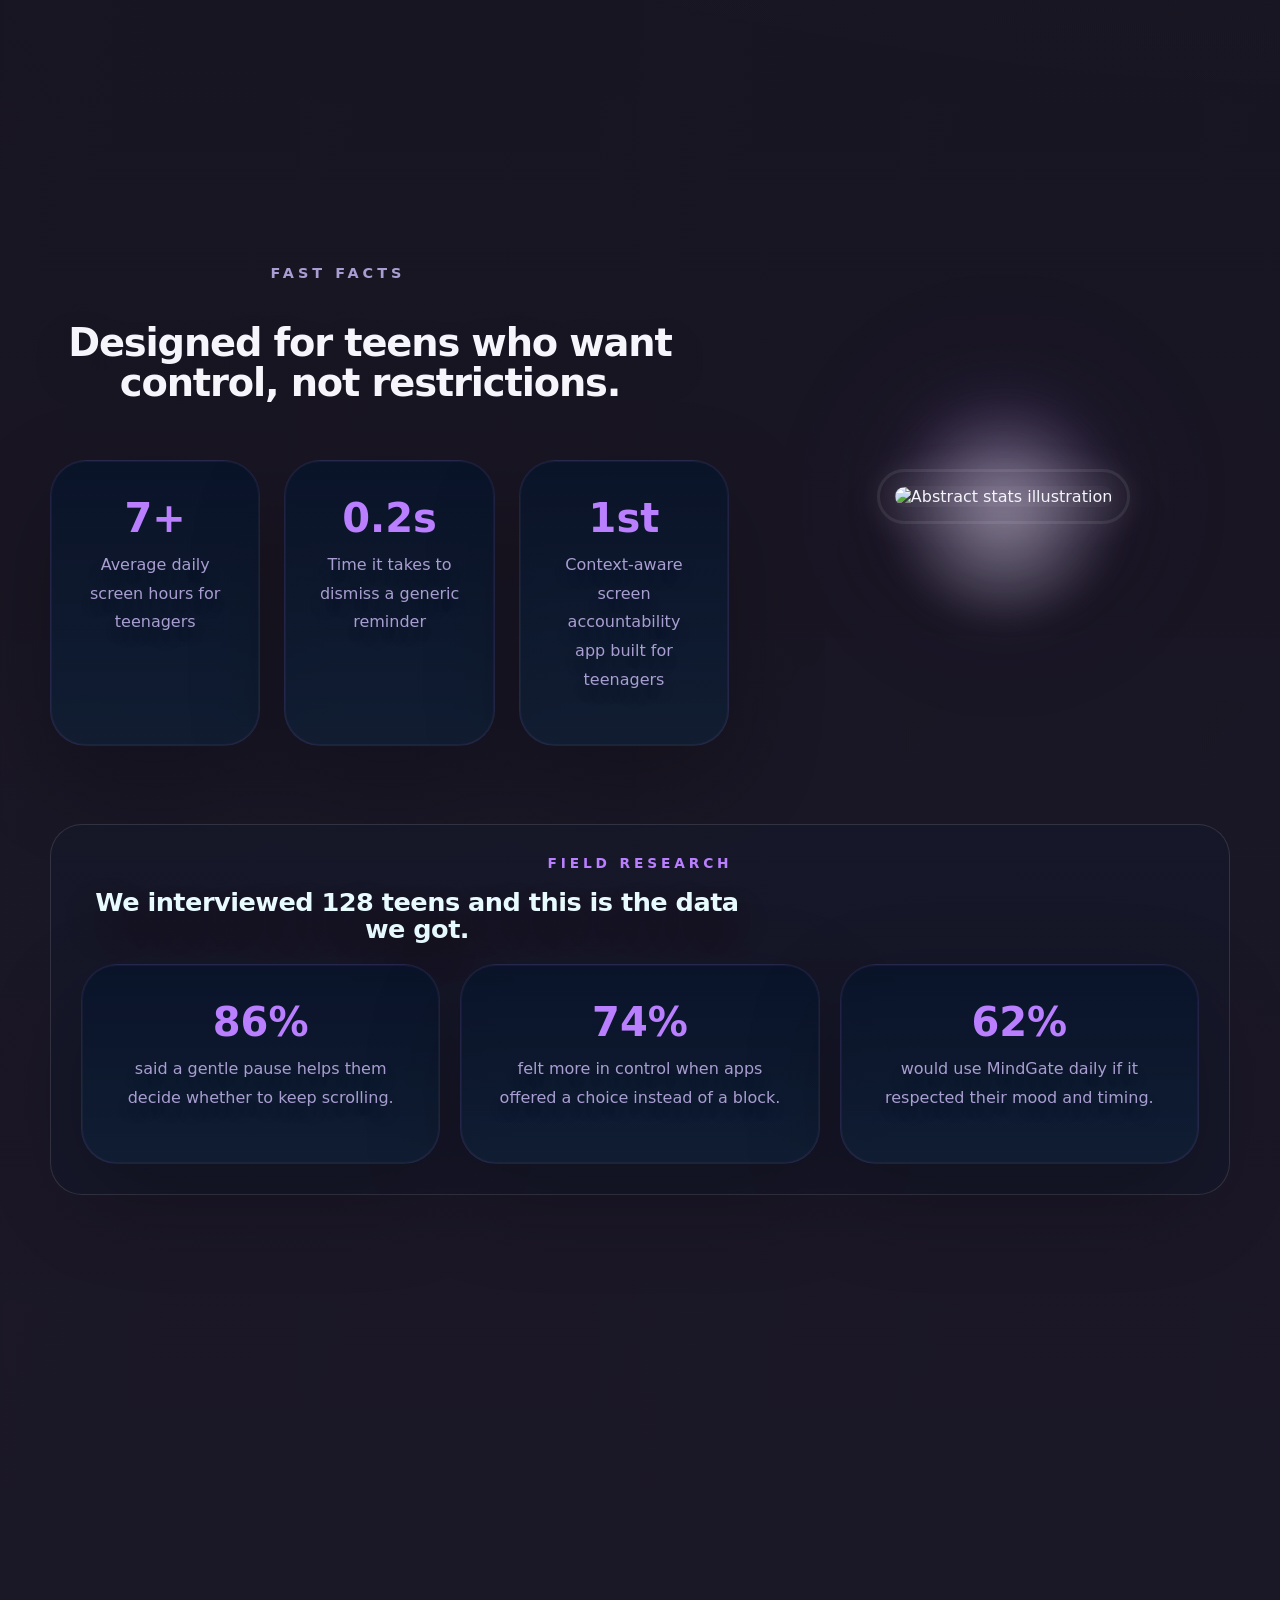
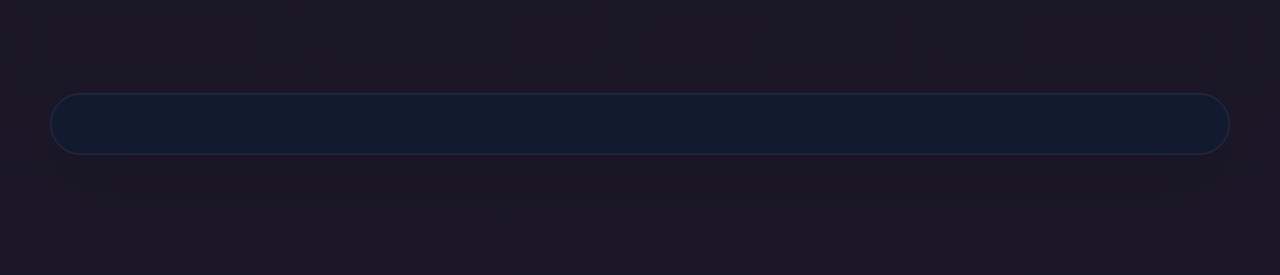
==== commit f3eb665f: "Enhance MindGate landing page with early access signup and app feature highlights" ====
--- a/MindGate/index.html
+++ b/MindGate/index.html
@@ -60,6 +60,14 @@
             <span>Respect your flow</span>
             <span>Progress that feels earned</span>
           </div>
+          <form id="early-access-form" class="hero-signup" aria-label="Early access signup">
+            <label for="early-email" class="sr-only">Email for early access</label>
+            <div class="hero-signup-fields">
+              <input id="early-email" type="email" placeholder="Enter your email for early access" required />
+              <button type="submit" class="button button-primary">Request early access</button>
+            </div>
+            <p class="form-feedback" id="form-feedback" aria-live="polite"></p>
+          </form>
           <div class="hero-actions">
             <button class="button button-primary contact-btn">Join early access</button>
             <a href="#features" class="button button-secondary">See how it works</a>
@@ -135,6 +143,28 @@
         </div>
       </section>
 
+      <section class="section section-app-tools reveal">
+        <div class="section-header">
+          <p class="section-eyebrow">Built for mindful users</p>
+          <h2>Focus tools that actually help.</h2>
+          <p>MindGate does more than pause — it helps you shape better app habits with simple, private tracking.</p>
+        </div>
+        <div class="feature-grid">
+          <article class="feature-card reveal">
+            <h3>Smart focus streaks</h3>
+            <p>See your habit streaks and get gentle reminders when your attention starts to drift.</p>
+          </article>
+          <article class="feature-card reveal">
+            <h3>Context-aware prompts</h3>
+            <p>MindGate knows the app you opened and asks only when it matters — not in the middle of flow.</p>
+          </article>
+          <article class="feature-card reveal">
+            <h3>Private progress insights</h3>
+            <p>Track time, mood, and healthy screen moments without sharing personal details.</p>
+          </article>
+        </div>
+      </section>
+
       <main>
       <section id="features" class="section section-features">
         <div class="section-header reveal">
--- a/MindGate/styles.css
+++ b/MindGate/styles.css
@@ -774,6 +774,64 @@
   margin-top: clamp(24px, 4vw, 34px);
   justify-content: center;
   width: 100%;
+}
+
+.hero-signup {
+  display: grid;
+  gap: clamp(12px, 2vw, 16px);
+  margin-top: clamp(26px, 3vw, 36px);
+  width: min(100%, 720px);
+}
+
+.hero-signup-fields {
+  display: grid;
+  grid-template-columns: minmax(0, 1fr) auto;
+  gap: 0.85rem;
+  width: 100%;
+}
+
+.hero-signup input {
+  width: 100%;
+  min-width: 0;
+  padding: clamp(14px, 1.5vw, 18px) clamp(16px, 2vw, 20px);
+  border-radius: 999px;
+  border: 1px solid rgba(255, 255, 255, 0.14);
+  background: rgba(255, 255, 255, 0.06);
+  color: #ffffff;
+  font-size: clamp(0.95rem, 1vw, 1rem);
+  outline: none;
+}
+
+.hero-signup input:focus {
+  border-color: rgba(185, 120, 255, 0.95);
+  box-shadow: 0 0 0 4px rgba(185, 120, 255, 0.14);
+}
+
+.form-feedback {
+  margin: 0 auto;
+  color: var(--muted);
+  font-size: 0.98rem;
+  min-height: 1.3em;
+  max-width: 100%;
+  text-align: center;
+}
+
+.sr-only {
+  position: absolute;
+  width: 1px;
+  height: 1px;
+  padding: 0;
+  margin: -1px;
+  overflow: hidden;
+  clip: rect(0, 0, 0, 0);
+  white-space: nowrap;
+  border: 0;
+}
+
+@media (max-width: 720px) {
+  .hero-signup-fields {
+    grid-template-columns: 1fr;
+  }
 }
 
 .button {
